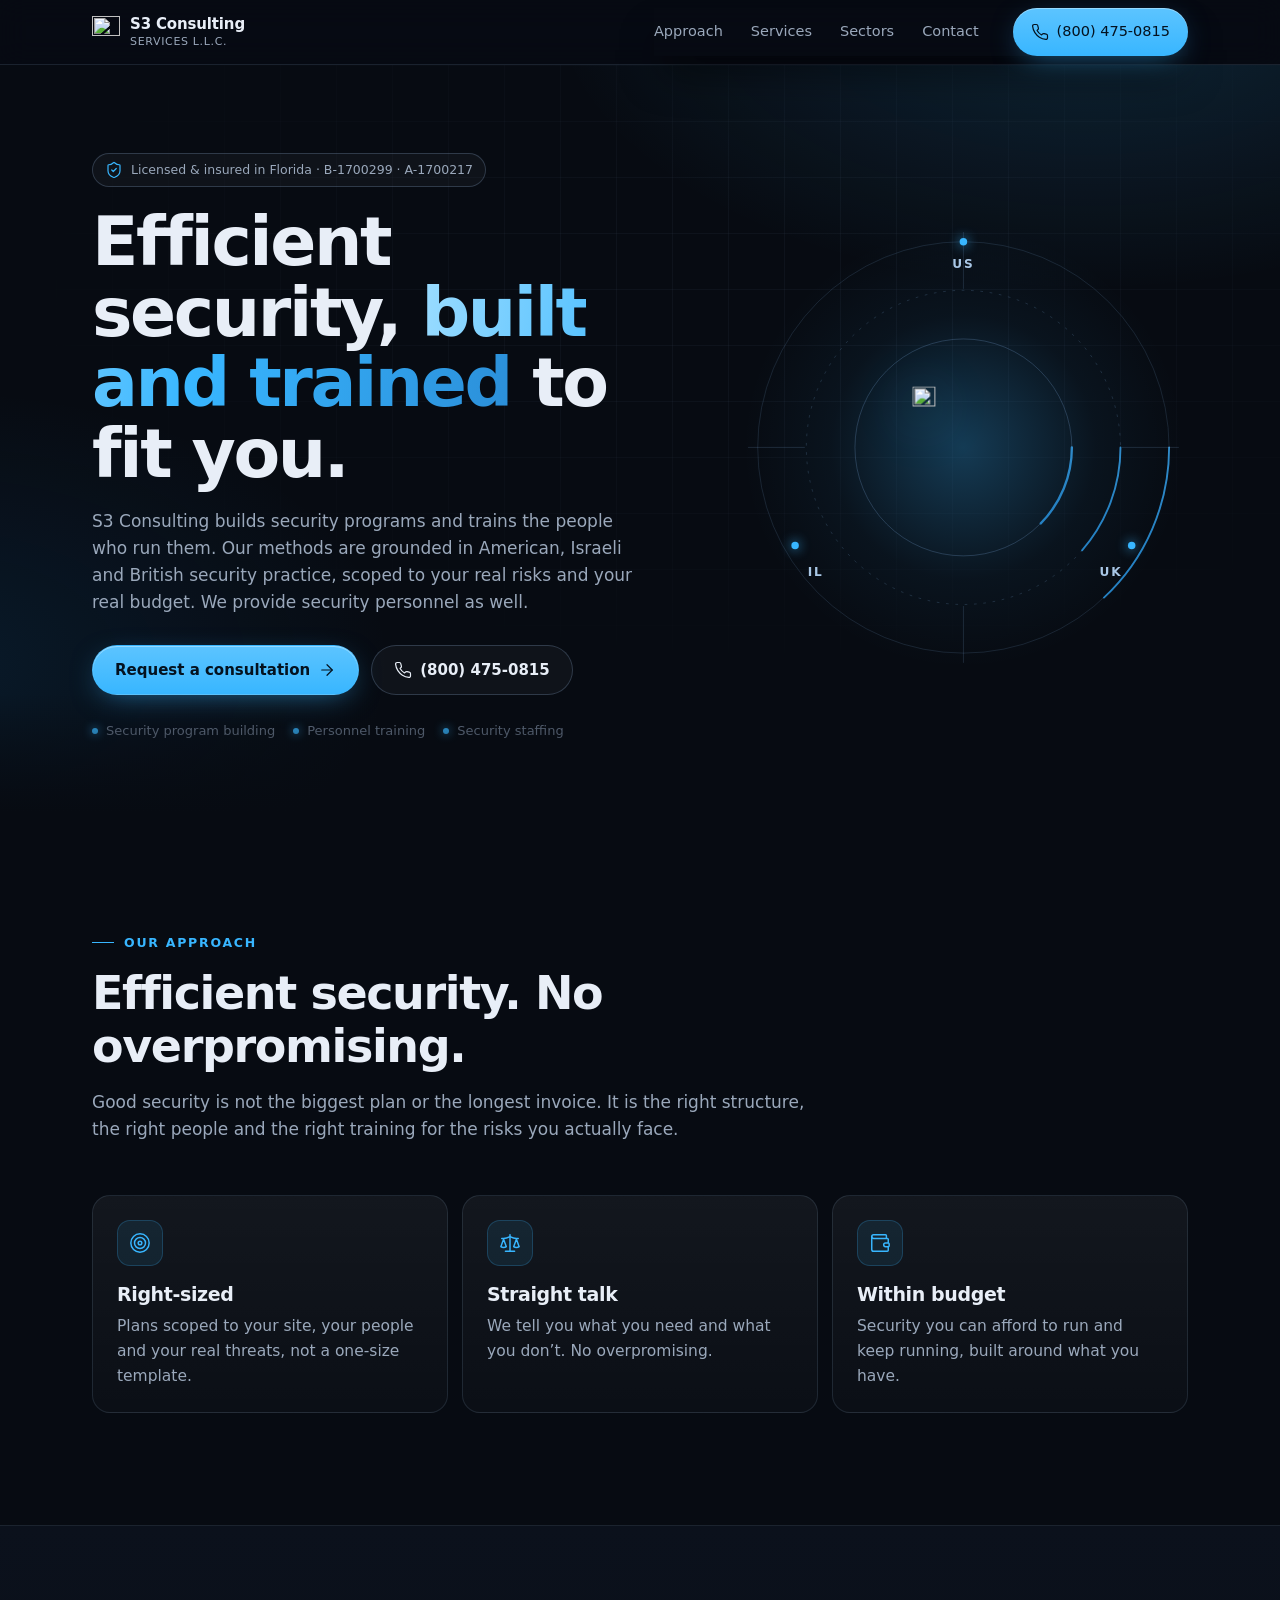
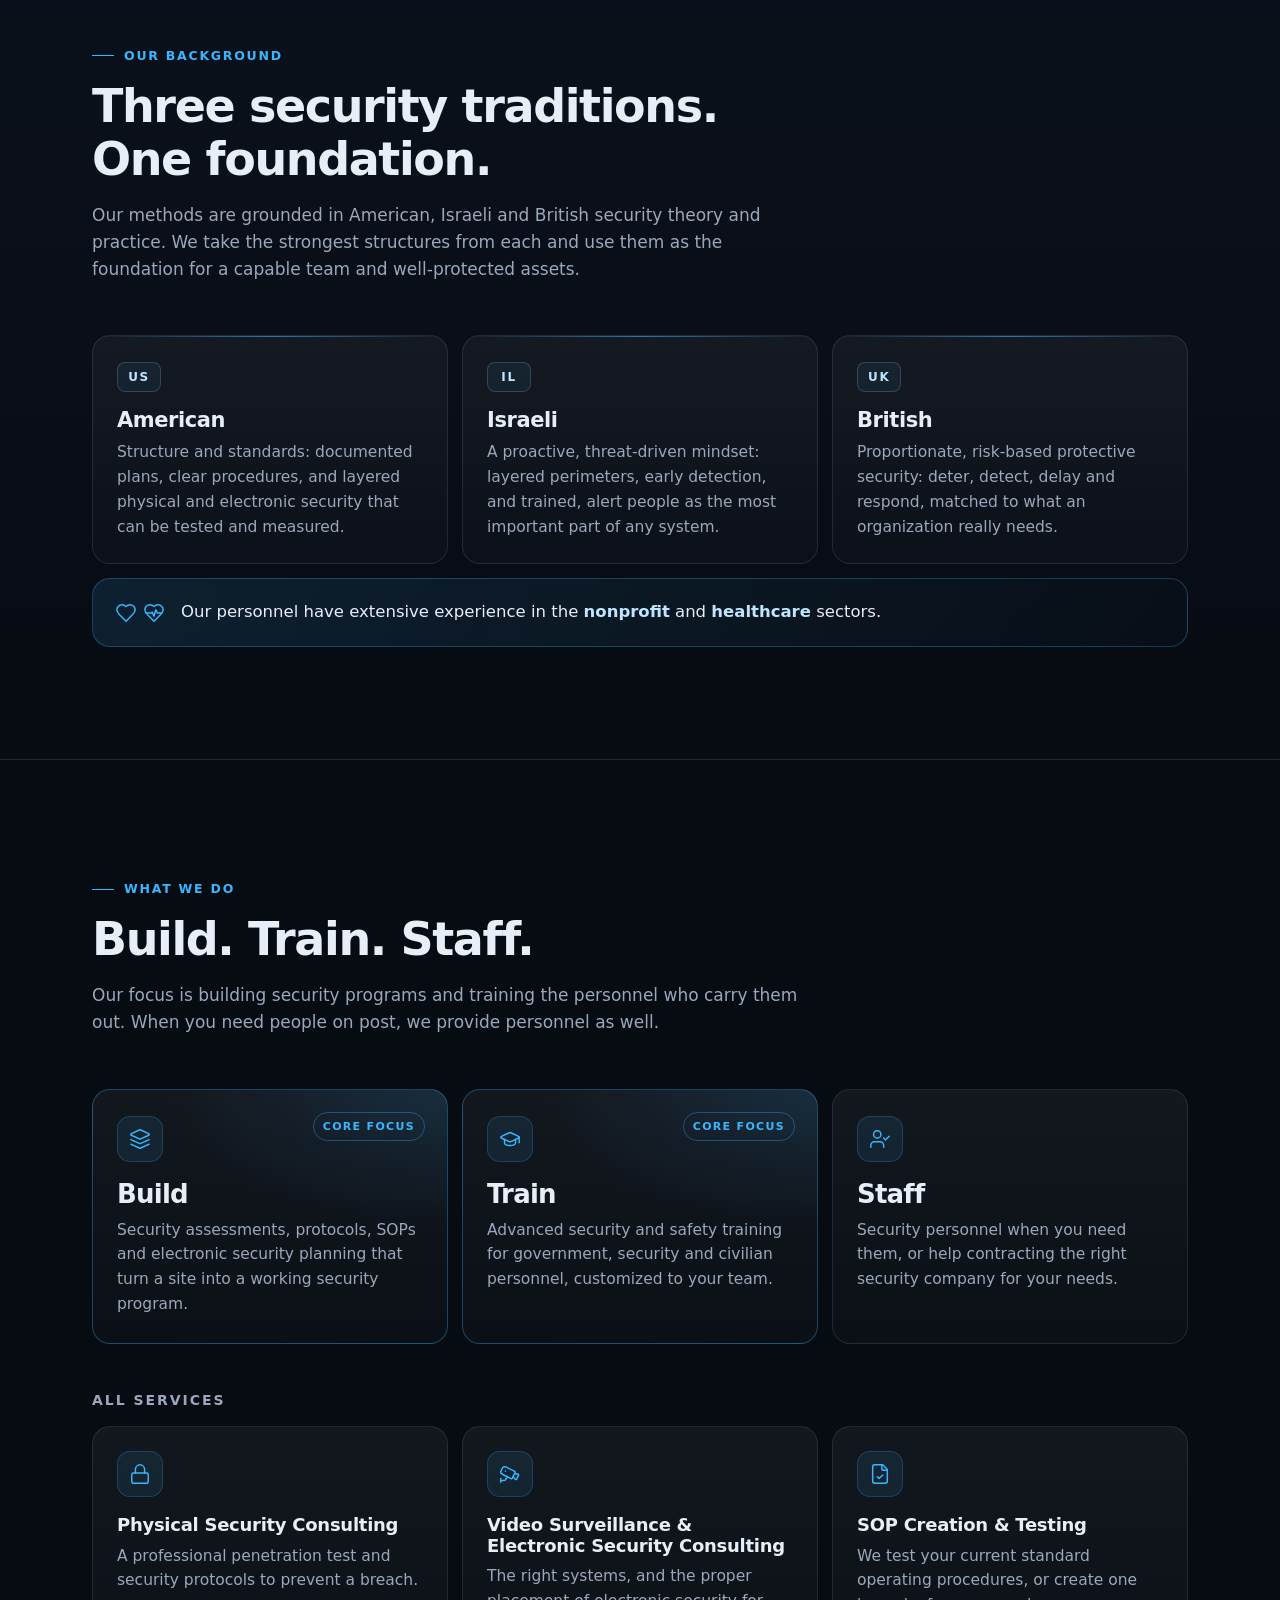
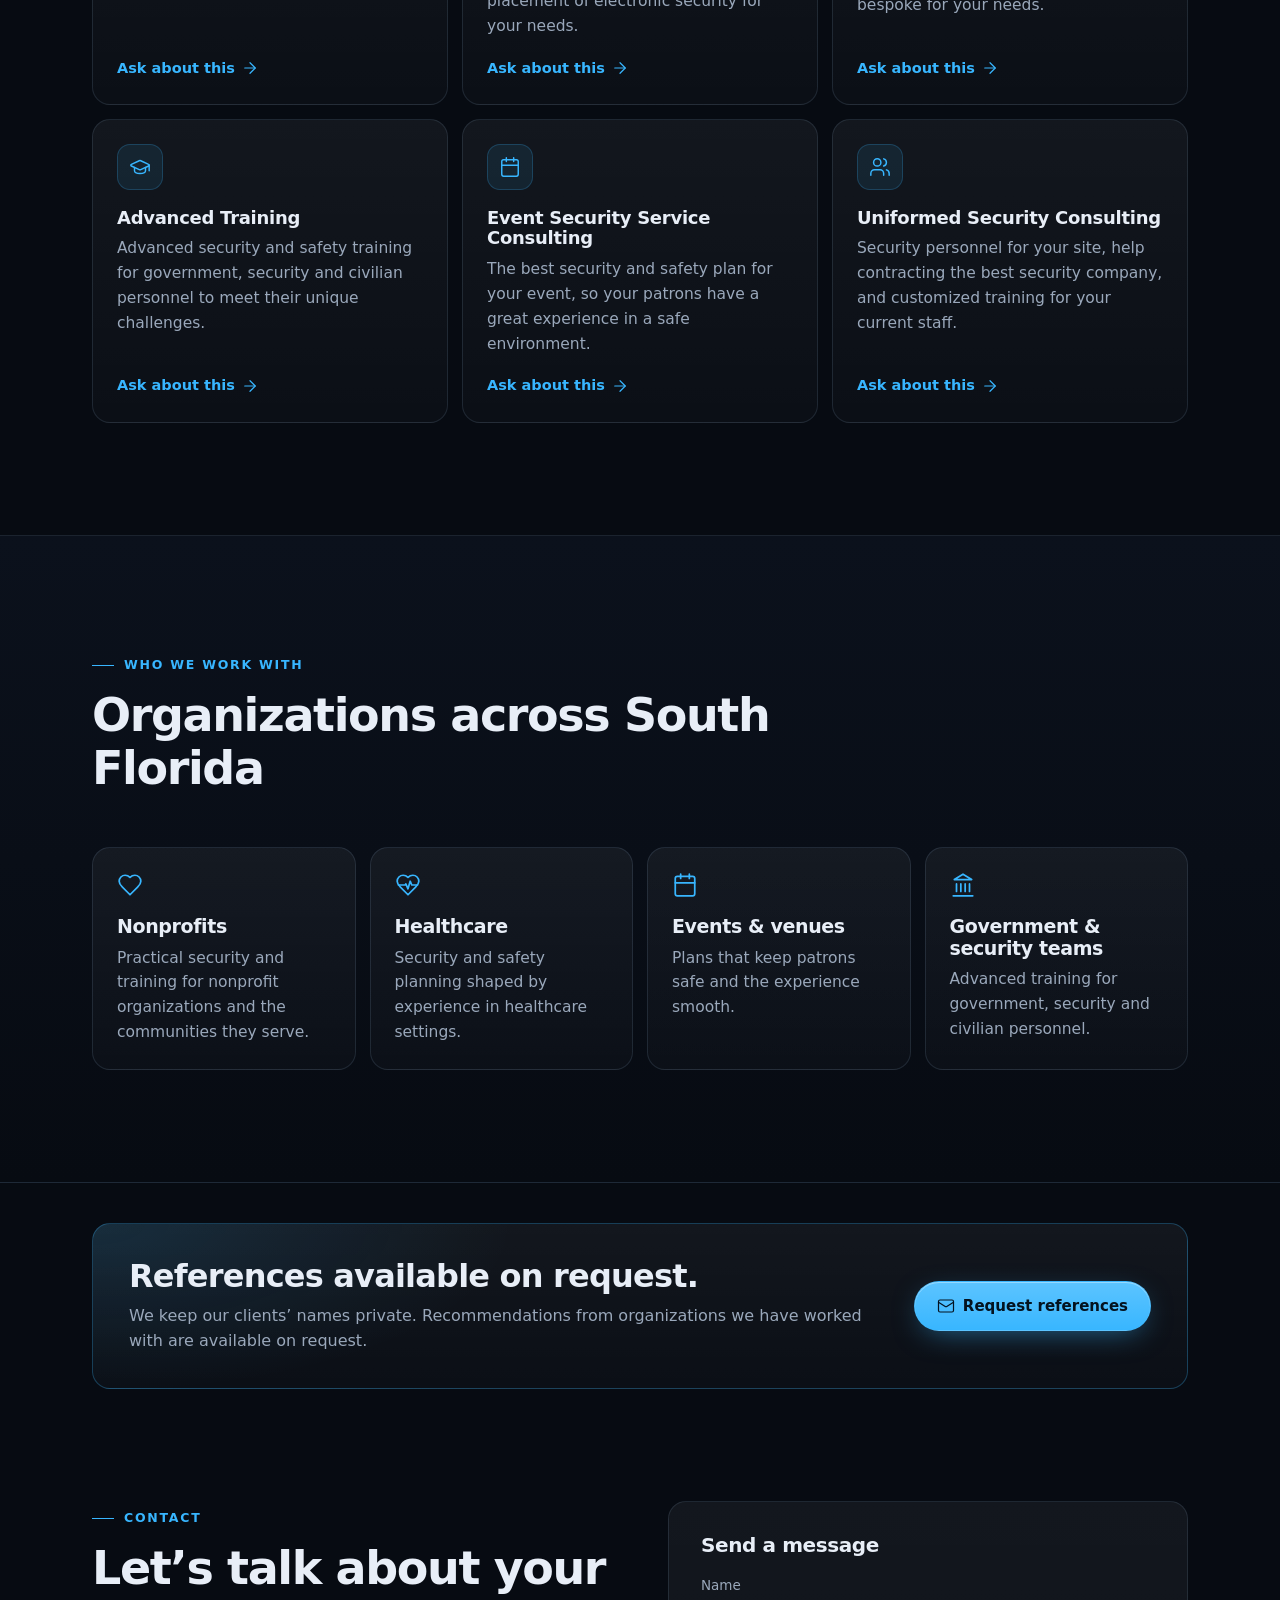
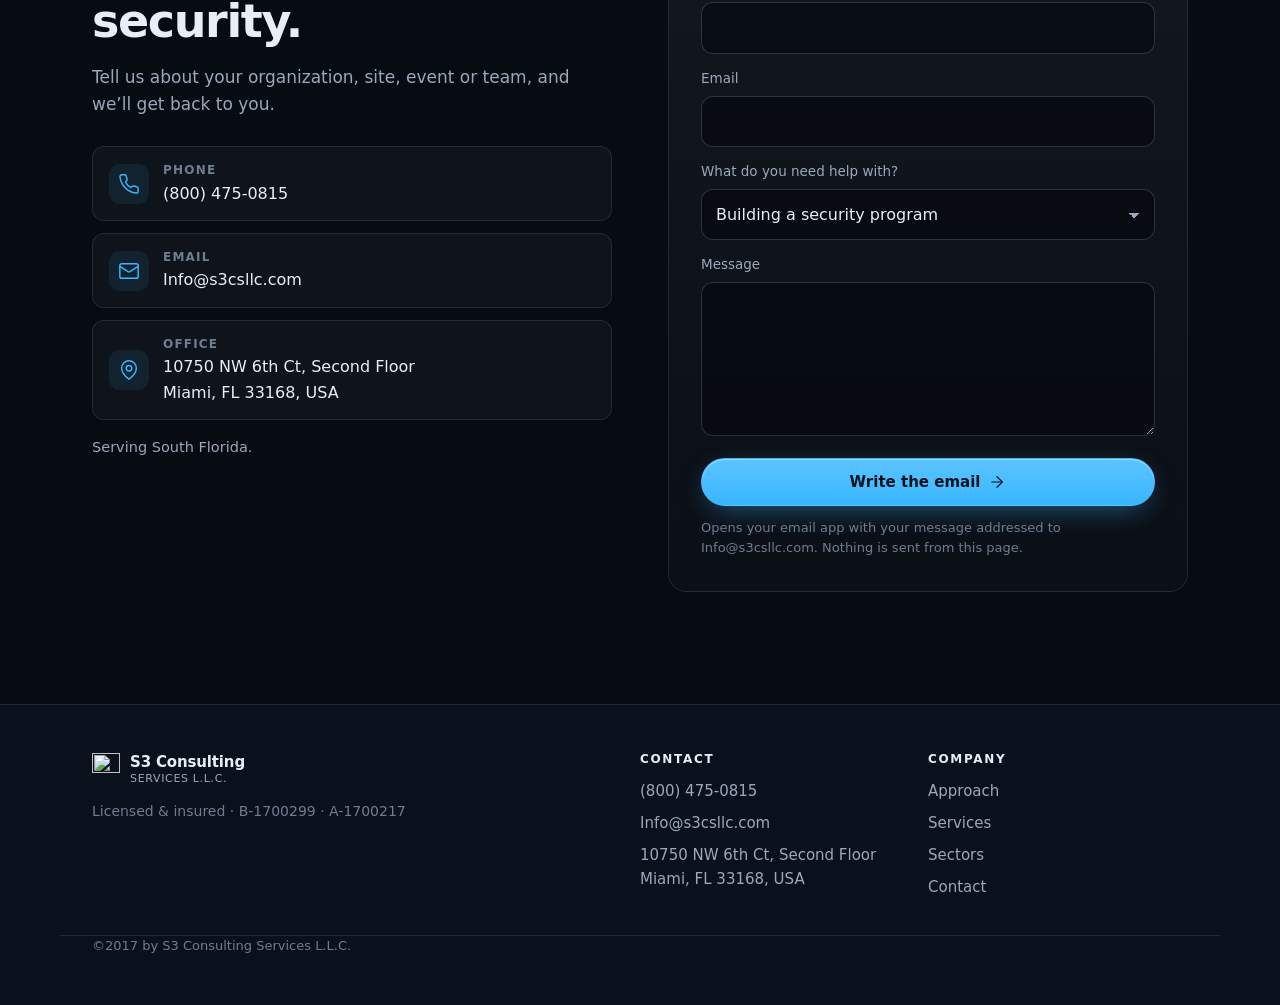
==== index.html @ 002b356c "Add files via upload" ====
<!doctype html>
<html lang="en">
<head>
<meta charset="utf-8">
<meta name="viewport" content="width=device-width, initial-scale=1, viewport-fit=cover">
<title>S3 Consulting Services | Security Program Building &amp; Training in South Florida</title>
<meta name="description" content="S3 Consulting Services L.L.C. builds efficient security programs and trains the people who run them, grounded in American, Israeli and British security practice. Miami, Florida. Licensed and insured, B-1700299 / A-1700217.">
<meta name="theme-color" content="#070b12">
<meta property="og:title" content="S3 Consulting Services L.L.C. | Efficient security, built and trained">
<meta property="og:description" content="Security program building, personnel training and security staffing. Grounded in American, Israeli and British security practice. Miami, FL.">
<meta property="og:type" content="website">
<link rel="icon" href="favicon.png" type="image/png">
<link rel="apple-touch-icon" href="assets/apple-touch-icon.png">
<link rel="preload" href="assets/inter-latin.woff2" as="font" type="font/woff2" crossorigin>
<link rel="stylesheet" href="styles.css">
</head>
<body>
<a class="skip" href="#main">Skip to content</a>

<header class="header" id="top">
  <div class="wrap header__in">
    <a class="brand" href="#top" aria-label="S3 Consulting Services home">
      <img src="assets/s3-shield.png" alt="" width="30" height="35">
      <span class="brand__text">S3 Consulting<small>Services L.L.C.</small></span>
    </a>
    <button class="navtoggle" aria-expanded="false" aria-controls="nav" aria-label="Open menu"><span></span><span></span></button>
    <nav id="nav" class="nav" aria-label="Main">
      <a href="#approach">Approach</a>
      <a href="#services">Services</a>
      <a href="#sectors">Sectors</a>
      <a href="#contact">Contact</a>
      <a class="btn btn--sm btn--primary nav__cta" href="tel:+18004750815"><svg class="i i--sm" aria-hidden="true" viewBox="0 0 24 24" fill="none" stroke="currentColor" stroke-width="1.6" stroke-linecap="round" stroke-linejoin="round"><path d="M22 16.92v3a2 2 0 0 1-2.18 2 19.79 19.79 0 0 1-8.63-3.07 19.5 19.5 0 0 1-6-6 19.79 19.79 0 0 1-3.07-8.67A2 2 0 0 1 4.11 2h3a2 2 0 0 1 2 1.72 12.84 12.84 0 0 0 .7 2.81 2 2 0 0 1-.45 2.11L8.09 9.91a16 16 0 0 0 6 6l1.27-1.27a2 2 0 0 1 2.11-.45 12.84 12.84 0 0 0 2.81.7A2 2 0 0 1 22 16.92z"/></svg>(800) 475-0815</a>
    </nav>
  </div>
</header>

<main id="main">

<section class="hero" aria-labelledby="hero-title">
  <div class="hero__grid" aria-hidden="true"></div>
  <div class="wrap hero__in">
    <div class="hero__copy">
      <p class="chip"><svg class="i i--sm" aria-hidden="true" viewBox="0 0 24 24" fill="none" stroke="currentColor" stroke-width="1.6" stroke-linecap="round" stroke-linejoin="round"><path d="M20 13c0 5-3.5 7.5-7.66 8.95a1 1 0 0 1-.67-.01C7.5 20.5 4 18 4 13V6a1 1 0 0 1 1-1c2 0 4.5-1.2 6.24-2.72a1.17 1.17 0 0 1 1.52 0C14.51 3.81 17 5 19 5a1 1 0 0 1 1 1z"/><path d="m9 12 2 2 4-4"/></svg><span>Licensed &amp; insured <span class="nw">in Florida</span> &middot; <span class="nw">B-1700299</span> &middot; <span class="nw">A-1700217</span></span></p>
      <h1 id="hero-title">Efficient security, <span class="grad">built and trained</span> to fit you.</h1>
      <p class="hero__lead">S3 Consulting builds security programs and trains the people who run them. Our methods are grounded in American, Israeli and British security practice, scoped to your real risks and your real budget. We provide security personnel as well.</p>
      <div class="hero__ctas">
        <a class="btn btn--primary" href="#contact">Request a consultation <svg class="i i--sm" aria-hidden="true" viewBox="0 0 24 24" fill="none" stroke="currentColor" stroke-width="1.6" stroke-linecap="round" stroke-linejoin="round"><path d="M5 12h14"/><path d="m12 5 7 7-7 7"/></svg></a>
        <a class="btn btn--ghost" href="tel:+18004750815"><svg class="i i--sm" aria-hidden="true" viewBox="0 0 24 24" fill="none" stroke="currentColor" stroke-width="1.6" stroke-linecap="round" stroke-linejoin="round"><path d="M22 16.92v3a2 2 0 0 1-2.18 2 19.79 19.79 0 0 1-8.63-3.07 19.5 19.5 0 0 1-6-6 19.79 19.79 0 0 1-3.07-8.67A2 2 0 0 1 4.11 2h3a2 2 0 0 1 2 1.72 12.84 12.84 0 0 0 .7 2.81 2 2 0 0 1-.45 2.11L8.09 9.91a16 16 0 0 0 6 6l1.27-1.27a2 2 0 0 1 2.11-.45 12.84 12.84 0 0 0 2.81.7A2 2 0 0 1 22 16.92z"/></svg>(800) 475-0815</a>
      </div>
      <ul class="hero__tags" aria-label="Focus areas">
        <li>Security program building</li><li>Personnel training</li><li>Security staffing</li>
      </ul>
    </div>
    <div class="hero__art">
      <div class="orb">
        <svg class="rings" viewBox="0 0 480 480" aria-hidden="true">
          <defs>
            <radialGradient id="rg" cx="50%" cy="50%" r="50%"><stop offset="0" stop-color="#38b6ff" stop-opacity=".28"/><stop offset=".6" stop-color="#38b6ff" stop-opacity=".05"/><stop offset="1" stop-color="#38b6ff" stop-opacity="0"/></radialGradient>
            <linearGradient id="lg" x1="0" y1="0" x2="1" y2="1"><stop offset="0" stop-color="#7dd3fc"/><stop offset="1" stop-color="#1673b9"/></linearGradient>
          </defs>
          <circle cx="240" cy="240" r="236" fill="url(#rg)"/>
          <g fill="none" stroke-linecap="round">
            <circle cx="240" cy="240" r="220" stroke="rgba(148,197,255,.14)" stroke-width="1"/>
            <circle class="spin spin--slow" cx="240" cy="240" r="220" stroke="url(#lg)" stroke-width="2" stroke-dasharray="180 1202" />
            <circle cx="240" cy="240" r="168" stroke="rgba(148,197,255,.18)" stroke-width="1" stroke-dasharray="2 8"/>
            <circle class="spin spin--rev" cx="240" cy="240" r="168" stroke="url(#lg)" stroke-width="2" stroke-dasharray="120 936"/>
            <circle cx="240" cy="240" r="116" stroke="rgba(148,197,255,.22)" stroke-width="1"/>
            <circle class="spin" cx="240" cy="240" r="116" stroke="url(#lg)" stroke-width="2.5" stroke-dasharray="90 639"/>
            <path d="M240 10v60M240 410v60M10 240h60M410 240h60" stroke="rgba(148,197,255,.16)" stroke-width="1"/>
          </g>
          <g class="nodes">
            <circle cx="240" cy="20" r="4"/><circle cx="420" cy="345" r="4"/><circle cx="60" cy="345" r="4"/>
          </g>
          <g class="labels" font-family="Inter, system-ui, sans-serif" font-size="13" font-weight="600" letter-spacing="2">
            <text x="240" y="48" text-anchor="middle">US</text>
            <text x="398" y="378" text-anchor="middle">UK</text>
            <text x="82" y="378" text-anchor="middle">IL</text>
          </g>
        </svg>
        <img class="orb__shield" src="assets/s3-shield.png" alt="" width="341" height="400">
      </div>
    </div>
  </div>
</section>

<section class="section" id="approach" aria-labelledby="approach-title">
  <div class="wrap">
    <div class="head reveal">
      <p class="eyebrow">Our approach</p>
      <h2 id="approach-title">Efficient security. No overpromising.</h2>
      <p class="lead">Good security is not the biggest plan or the longest invoice. It is the right structure, the right people and the right training for the risks you actually face.</p>
    </div>
    <div class="principles">
      <div class="principle reveal"><div class="principle__icon"><svg class="i" aria-hidden="true" viewBox="0 0 24 24" fill="none" stroke="currentColor" stroke-width="1.6" stroke-linecap="round" stroke-linejoin="round"><circle cx="12" cy="12" r="10"/><circle cx="12" cy="12" r="6"/><circle cx="12" cy="12" r="2"/></svg></div><h3>Right-sized</h3><p>Plans scoped to your site, your people and your real threats, not a one-size template.</p></div>
      <div class="principle reveal"><div class="principle__icon"><svg class="i" aria-hidden="true" viewBox="0 0 24 24" fill="none" stroke="currentColor" stroke-width="1.6" stroke-linecap="round" stroke-linejoin="round"><path d="m16 16 3-8 3 8c-.87.65-1.92 1-3 1s-2.13-.35-3-1Z"/><path d="m2 16 3-8 3 8c-.87.65-1.92 1-3 1s-2.13-.35-3-1Z"/><path d="M7 21h10"/><path d="M12 3v18"/><path d="M3 7h2c2 0 5-1 7-2 2 1 5 2 7 2h2"/></svg></div><h3>Straight talk</h3><p>We tell you what you need and what you don&rsquo;t. No overpromising.</p></div>
      <div class="principle reveal"><div class="principle__icon"><svg class="i" aria-hidden="true" viewBox="0 0 24 24" fill="none" stroke="currentColor" stroke-width="1.6" stroke-linecap="round" stroke-linejoin="round"><path d="M19 7V4a1 1 0 0 0-1-1H5a2 2 0 0 0 0 4h15a1 1 0 0 1 1 1v4h-3a2 2 0 0 0 0 4h3a1 1 0 0 0 1-1v-2a1 1 0 0 0-1-1"/><path d="M3 5v14a2 2 0 0 0 2 2h15a1 1 0 0 0 1-1v-4"/></svg></div><h3>Within budget</h3><p>Security you can afford to run and keep running, built around what you have.</p></div>
    </div>
  </div>
</section>

<section class="section section--alt" id="background" aria-labelledby="background-title">
  <div class="wrap">
    <div class="head reveal">
      <p class="eyebrow">Our background</p>
      <h2 id="background-title">Three security traditions. One foundation.</h2>
      <p class="lead">Our methods are grounded in American, Israeli and British security theory and practice. We take the strongest structures from each and use them as the foundation for a capable team and well-protected assets.</p>
    </div>
    <div class="traditions">
      <article class="trad reveal"><span class="trad__mark">US</span><h3>American</h3><p>Structure and standards: documented plans, clear procedures, and layered physical and electronic security that can be tested and measured.</p></article>
      <article class="trad reveal"><span class="trad__mark">IL</span><h3>Israeli</h3><p>A proactive, threat-driven mindset: layered perimeters, early detection, and trained, alert people as the most important part of any system.</p></article>
      <article class="trad reveal"><span class="trad__mark">UK</span><h3>British</h3><p>Proportionate, risk-based protective security: deter, detect, delay and respond, matched to what an organization really needs.</p></article>
    </div>
    <div class="sectorline reveal">
      <div class="sectorline__icons"><svg class="i" aria-hidden="true" viewBox="0 0 24 24" fill="none" stroke="currentColor" stroke-width="1.6" stroke-linecap="round" stroke-linejoin="round"><path d="M19 14c1.49-1.46 3-3.21 3-5.5A5.5 5.5 0 0 0 16.5 3c-1.76 0-3 .5-4.5 2-1.5-1.5-2.74-2-4.5-2A5.5 5.5 0 0 0 2 8.5c0 2.3 1.5 4.05 3 5.5l7 7Z"/></svg><svg class="i" aria-hidden="true" viewBox="0 0 24 24" fill="none" stroke="currentColor" stroke-width="1.6" stroke-linecap="round" stroke-linejoin="round"><path d="M19 14c1.49-1.46 3-3.21 3-5.5A5.5 5.5 0 0 0 16.5 3c-1.76 0-3 .5-4.5 2-1.5-1.5-2.74-2-4.5-2A5.5 5.5 0 0 0 2 8.5c0 2.3 1.5 4.05 3 5.5l7 7Z"/><path d="M3.22 12H9.5l.5-1 2 4.5 2-7 1.5 3.5h5.27"/></svg></div>
      <p>Our personnel have extensive experience in the <strong>nonprofit</strong> and <strong>healthcare</strong> sectors.</p>
    </div>
  </div>
</section>

<section class="section" id="services" aria-labelledby="services-title">
  <div class="wrap">
    <div class="head reveal">
      <p class="eyebrow">What we do</p>
      <h2 id="services-title">Build. Train. Staff.</h2>
      <p class="lead">Our focus is building security programs and training the personnel who carry them out. When you need people on post, we provide personnel as well.</p>
    </div>
    <div class="pillars">
      <article class="pillar pillar--focus reveal"><span class="tag">Core focus</span><div class="pillar__icon"><svg class="i" aria-hidden="true" viewBox="0 0 24 24" fill="none" stroke="currentColor" stroke-width="1.6" stroke-linecap="round" stroke-linejoin="round"><path d="M12.83 2.18a2 2 0 0 0-1.66 0L2.6 6.08a1 1 0 0 0 0 1.83l8.58 3.91a2 2 0 0 0 1.66 0l8.58-3.9a1 1 0 0 0 0-1.83Z"/><path d="m22 17.65-9.17 4.16a2 2 0 0 1-1.66 0L2 17.65"/><path d="m22 12.65-9.17 4.16a2 2 0 0 1-1.66 0L2 12.65"/></svg></div><h3>Build</h3><p>Security assessments, protocols, SOPs and electronic security planning that turn a site into a working security program.</p></article>
      <article class="pillar pillar--focus reveal"><span class="tag">Core focus</span><div class="pillar__icon"><svg class="i" aria-hidden="true" viewBox="0 0 24 24" fill="none" stroke="currentColor" stroke-width="1.6" stroke-linecap="round" stroke-linejoin="round"><path d="M21.42 10.922a1 1 0 0 0-.019-1.838L12.83 5.18a2 2 0 0 0-1.66 0L2.6 9.08a1 1 0 0 0 0 1.832l8.57 3.908a2 2 0 0 0 1.66 0z"/><path d="M22 10v6"/><path d="M6 12.5V16a6 3 0 0 0 12 0v-3.5"/></svg></div><h3>Train</h3><p>Advanced security and safety training for government, security and civilian personnel, customized to your team.</p></article>
      <article class="pillar reveal"><div class="pillar__icon"><svg class="i" aria-hidden="true" viewBox="0 0 24 24" fill="none" stroke="currentColor" stroke-width="1.6" stroke-linecap="round" stroke-linejoin="round"><path d="M16 21v-2a4 4 0 0 0-4-4H6a4 4 0 0 0-4 4v2"/><circle cx="9" cy="7" r="4"/><path d="m16 11 2 2 4-4"/></svg></div><h3>Staff</h3><p>Security personnel when you need them, or help contracting the right security company for your needs.</p></article>
    </div>
    <h3 class="subhead reveal">All services</h3>
    <div class="services">
      <article class="svc reveal">
        <div class="svc__icon"><svg class="i" aria-hidden="true" viewBox="0 0 24 24" fill="none" stroke="currentColor" stroke-width="1.6" stroke-linecap="round" stroke-linejoin="round"><rect width="18" height="11" x="3" y="11" rx="2"/><path d="M7 11V7a5 5 0 0 1 10 0v4"/></svg></div>
        <h3>Physical Security Consulting</h3>
        <p>A professional penetration test and security protocols to prevent a breach.</p>
        <a class="link" href="mailto:Info@s3csllc.com?subject=Physical%20Security%20Consulting">Ask about this <svg class="i i--sm" aria-hidden="true" viewBox="0 0 24 24" fill="none" stroke="currentColor" stroke-width="1.6" stroke-linecap="round" stroke-linejoin="round"><path d="M5 12h14"/><path d="m12 5 7 7-7 7"/></svg></a>
      </article>
      <article class="svc reveal">
        <div class="svc__icon"><svg class="i" aria-hidden="true" viewBox="0 0 24 24" fill="none" stroke="currentColor" stroke-width="1.6" stroke-linecap="round" stroke-linejoin="round"><path d="M16.75 12h3.632a1 1 0 0 1 .894 1.447l-2.034 4.069a1 1 0 0 1-1.708.134l-2.124-2.97"/><path d="M17.106 9.053a1 1 0 0 1 .447 1.341l-3.106 6.211a1 1 0 0 1-1.342.447L3.61 12.3a2.92 2.92 0 0 1-1.3-3.91L3.69 5.6a2.92 2.92 0 0 1 3.92-1.3z"/><path d="M2 19h3.76a2 2 0 0 0 1.8-1.1L9 15"/><path d="M2 21v-4"/><path d="M7 9h.01"/></svg></div>
        <h3>Video Surveillance &amp; Electronic Security Consulting</h3>
        <p>The right systems, and the proper placement of electronic security for your needs.</p>
        <a class="link" href="mailto:Info@s3csllc.com?subject=Video%20Surveillance%20and%20Electronic%20Security%20Consulting">Ask about this <svg class="i i--sm" aria-hidden="true" viewBox="0 0 24 24" fill="none" stroke="currentColor" stroke-width="1.6" stroke-linecap="round" stroke-linejoin="round"><path d="M5 12h14"/><path d="m12 5 7 7-7 7"/></svg></a>
      </article>
      <article class="svc reveal">
        <div class="svc__icon"><svg class="i" aria-hidden="true" viewBox="0 0 24 24" fill="none" stroke="currentColor" stroke-width="1.6" stroke-linecap="round" stroke-linejoin="round"><path d="M15 2H6a2 2 0 0 0-2 2v16a2 2 0 0 0 2 2h12a2 2 0 0 0 2-2V7Z"/><path d="M14 2v4a2 2 0 0 0 2 2h4"/><path d="m9 15 2 2 4-4"/></svg></div>
        <h3>SOP Creation &amp; Testing</h3>
        <p>We test your current standard operating procedures, or create one bespoke for your needs.</p>
        <a class="link" href="mailto:Info@s3csllc.com?subject=SOP%20Creation%20and%20Testing">Ask about this <svg class="i i--sm" aria-hidden="true" viewBox="0 0 24 24" fill="none" stroke="currentColor" stroke-width="1.6" stroke-linecap="round" stroke-linejoin="round"><path d="M5 12h14"/><path d="m12 5 7 7-7 7"/></svg></a>
      </article>
      <article class="svc reveal">
        <div class="svc__icon"><svg class="i" aria-hidden="true" viewBox="0 0 24 24" fill="none" stroke="currentColor" stroke-width="1.6" stroke-linecap="round" stroke-linejoin="round"><path d="M21.42 10.922a1 1 0 0 0-.019-1.838L12.83 5.18a2 2 0 0 0-1.66 0L2.6 9.08a1 1 0 0 0 0 1.832l8.57 3.908a2 2 0 0 0 1.66 0z"/><path d="M22 10v6"/><path d="M6 12.5V16a6 3 0 0 0 12 0v-3.5"/></svg></div>
        <h3>Advanced Training</h3>
        <p>Advanced security and safety training for government, security and civilian personnel to meet their unique challenges.</p>
        <a class="link" href="mailto:Info@s3csllc.com?subject=Advanced%20Training">Ask about this <svg class="i i--sm" aria-hidden="true" viewBox="0 0 24 24" fill="none" stroke="currentColor" stroke-width="1.6" stroke-linecap="round" stroke-linejoin="round"><path d="M5 12h14"/><path d="m12 5 7 7-7 7"/></svg></a>
      </article>
      <article class="svc reveal">
        <div class="svc__icon"><svg class="i" aria-hidden="true" viewBox="0 0 24 24" fill="none" stroke="currentColor" stroke-width="1.6" stroke-linecap="round" stroke-linejoin="round"><rect x="3" y="4" width="18" height="18" rx="2"/><path d="M16 2v4M8 2v4M3 10h18"/></svg></div>
        <h3>Event Security Service Consulting</h3>
        <p>The best security and safety plan for your event, so your patrons have a great experience in a safe environment.</p>
        <a class="link" href="mailto:Info@s3csllc.com?subject=Event%20Security%20Service%20Consulting">Ask about this <svg class="i i--sm" aria-hidden="true" viewBox="0 0 24 24" fill="none" stroke="currentColor" stroke-width="1.6" stroke-linecap="round" stroke-linejoin="round"><path d="M5 12h14"/><path d="m12 5 7 7-7 7"/></svg></a>
      </article>
      <article class="svc reveal">
        <div class="svc__icon"><svg class="i" aria-hidden="true" viewBox="0 0 24 24" fill="none" stroke="currentColor" stroke-width="1.6" stroke-linecap="round" stroke-linejoin="round"><path d="M16 21v-2a4 4 0 0 0-4-4H6a4 4 0 0 0-4 4v2"/><circle cx="9" cy="7" r="4"/><path d="M22 21v-2a4 4 0 0 0-3-3.87"/><path d="M16 3.13a4 4 0 0 1 0 7.75"/></svg></div>
        <h3>Uniformed Security Consulting</h3>
        <p>Security personnel for your site, help contracting the best security company, and customized training for your current staff.</p>
        <a class="link" href="mailto:Info@s3csllc.com?subject=Uniformed%20Security%20Consulting">Ask about this <svg class="i i--sm" aria-hidden="true" viewBox="0 0 24 24" fill="none" stroke="currentColor" stroke-width="1.6" stroke-linecap="round" stroke-linejoin="round"><path d="M5 12h14"/><path d="m12 5 7 7-7 7"/></svg></a>
      </article>
    </div>
  </div>
</section>

<section class="section section--alt" id="sectors" aria-labelledby="sectors-title">
  <div class="wrap">
    <div class="head reveal">
      <p class="eyebrow">Who we work with</p>
      <h2 id="sectors-title">Organizations across South Florida</h2>
    </div>
    <div class="sectors">
      <div class="sector reveal"><svg class="i" aria-hidden="true" viewBox="0 0 24 24" fill="none" stroke="currentColor" stroke-width="1.6" stroke-linecap="round" stroke-linejoin="round"><path d="M19 14c1.49-1.46 3-3.21 3-5.5A5.5 5.5 0 0 0 16.5 3c-1.76 0-3 .5-4.5 2-1.5-1.5-2.74-2-4.5-2A5.5 5.5 0 0 0 2 8.5c0 2.3 1.5 4.05 3 5.5l7 7Z"/></svg><h3>Nonprofits</h3><p>Practical security and training for nonprofit organizations and the communities they serve.</p></div>
      <div class="sector reveal"><svg class="i" aria-hidden="true" viewBox="0 0 24 24" fill="none" stroke="currentColor" stroke-width="1.6" stroke-linecap="round" stroke-linejoin="round"><path d="M19 14c1.49-1.46 3-3.21 3-5.5A5.5 5.5 0 0 0 16.5 3c-1.76 0-3 .5-4.5 2-1.5-1.5-2.74-2-4.5-2A5.5 5.5 0 0 0 2 8.5c0 2.3 1.5 4.05 3 5.5l7 7Z"/><path d="M3.22 12H9.5l.5-1 2 4.5 2-7 1.5 3.5h5.27"/></svg><h3>Healthcare</h3><p>Security and safety planning shaped by experience in healthcare settings.</p></div>
      <div class="sector reveal"><svg class="i" aria-hidden="true" viewBox="0 0 24 24" fill="none" stroke="currentColor" stroke-width="1.6" stroke-linecap="round" stroke-linejoin="round"><rect x="3" y="4" width="18" height="18" rx="2"/><path d="M16 2v4M8 2v4M3 10h18"/></svg><h3>Events &amp; venues</h3><p>Plans that keep patrons safe and the experience smooth.</p></div>
      <div class="sector reveal"><svg class="i" aria-hidden="true" viewBox="0 0 24 24" fill="none" stroke="currentColor" stroke-width="1.6" stroke-linecap="round" stroke-linejoin="round"><path d="M3 22h18"/><path d="M6 18v-7"/><path d="M10 18v-7"/><path d="M14 18v-7"/><path d="M18 18v-7"/><path d="M12 2 20 7H4z"/></svg><h3>Government &amp; security teams</h3><p>Advanced training for government, security and civilian personnel.</p></div>
    </div>
  </div>
</section>

<section class="section section--tight" aria-labelledby="refs-title">
  <div class="wrap">
    <div class="refs reveal">
      <div>
        <h2 id="refs-title">References available on request.</h2>
        <p>We keep our clients&rsquo; names private. Recommendations from organizations we have worked with are available on request.</p>
      </div>
      <a class="btn btn--primary" href="mailto:Info@s3csllc.com?subject=Reference%20request"><svg class="i i--sm" aria-hidden="true" viewBox="0 0 24 24" fill="none" stroke="currentColor" stroke-width="1.6" stroke-linecap="round" stroke-linejoin="round"><rect width="20" height="16" x="2" y="4" rx="2"/><path d="m22 7-8.97 5.7a1.94 1.94 0 0 1-2.06 0L2 7"/></svg>Request references</a>
    </div>
  </div>
</section>

<section class="section" id="contact" aria-labelledby="contact-title">
  <div class="wrap contact">
    <div class="contact__info reveal">
      <p class="eyebrow">Contact</p>
      <h2 id="contact-title">Let&rsquo;s talk about your security.</h2>
      <p class="lead">Tell us about your organization, site, event or team, and we&rsquo;ll get back to you.</p>
      <ul class="contact__list">
        <li><span class="contact__ic"><svg class="i" aria-hidden="true" viewBox="0 0 24 24" fill="none" stroke="currentColor" stroke-width="1.6" stroke-linecap="round" stroke-linejoin="round"><path d="M22 16.92v3a2 2 0 0 1-2.18 2 19.79 19.79 0 0 1-8.63-3.07 19.5 19.5 0 0 1-6-6 19.79 19.79 0 0 1-3.07-8.67A2 2 0 0 1 4.11 2h3a2 2 0 0 1 2 1.72 12.84 12.84 0 0 0 .7 2.81 2 2 0 0 1-.45 2.11L8.09 9.91a16 16 0 0 0 6 6l1.27-1.27a2 2 0 0 1 2.11-.45 12.84 12.84 0 0 0 2.81.7A2 2 0 0 1 22 16.92z"/></svg></span><div><span>Phone</span><a href="tel:+18004750815">(800) 475-0815</a></div></li>
        <li><span class="contact__ic"><svg class="i" aria-hidden="true" viewBox="0 0 24 24" fill="none" stroke="currentColor" stroke-width="1.6" stroke-linecap="round" stroke-linejoin="round"><rect width="20" height="16" x="2" y="4" rx="2"/><path d="m22 7-8.97 5.7a1.94 1.94 0 0 1-2.06 0L2 7"/></svg></span><div><span>Email</span><a href="mailto:Info@s3csllc.com">Info@s3csllc.com</a></div></li>
        <li><span class="contact__ic"><svg class="i" aria-hidden="true" viewBox="0 0 24 24" fill="none" stroke="currentColor" stroke-width="1.6" stroke-linecap="round" stroke-linejoin="round"><path d="M20 10c0 6-8 12-8 12s-8-6-8-12a8 8 0 0 1 16 0Z"/><circle cx="12" cy="10" r="3"/></svg></span><div><span>Office</span><a href="https://maps.apple.com/?q=10750+NW+6th+Ct,+Miami,+FL+33168">10750 NW 6th Ct, Second Floor<br>Miami, FL 33168, USA</a></div></li>
      </ul>
      <p class="contact__area">Serving South Florida.</p>
    </div>
    <form class="form reveal" id="contact-form" novalidate>
      <h3>Send a message</h3>
      <div class="form__row"><label for="f-name">Name</label><input id="f-name" name="name" autocomplete="name" required></div>
      <div class="form__row"><label for="f-email">Email</label><input id="f-email" name="email" type="email" autocomplete="email" required></div>
      <div class="form__row"><label for="f-subject">What do you need help with?</label>
        <select id="f-subject" name="subject">
          <option>Building a security program</option>
          <option>Personnel training</option>
          <option>Security personnel</option>
          <option>Physical Security Consulting</option>
          <option>Video Surveillance &amp; Electronic Security Consulting</option>
          <option>SOP Creation &amp; Testing</option>
          <option>Event Security Service Consulting</option>
          <option>References</option>
          <option>Something else</option>
        </select>
      </div>
      <div class="form__row"><label for="f-msg">Message</label><textarea id="f-msg" name="message" rows="5"></textarea></div>
      <button class="btn btn--primary btn--block" type="submit">Write the email <svg class="i i--sm" aria-hidden="true" viewBox="0 0 24 24" fill="none" stroke="currentColor" stroke-width="1.6" stroke-linecap="round" stroke-linejoin="round"><path d="M5 12h14"/><path d="m12 5 7 7-7 7"/></svg></button>
      <p class="form__hint">Opens your email app with your message addressed to Info@s3csllc.com. Nothing is sent from this page.</p>
    </form>
  </div>
</section>

</main>

<footer class="footer">
  <div class="wrap footer__in">
    <div class="footer__brand">
      <a class="brand" href="#top"><img src="assets/s3-shield.png" alt="" width="30" height="35"><span class="brand__text">S3 Consulting<small>Services L.L.C.</small></span></a>
      <p>Licensed &amp; insured &middot; B-1700299 &middot; A-1700217</p>
    </div>
    <div class="footer__col">
      <h4>Contact</h4>
      <a href="tel:+18004750815">(800) 475-0815</a>
      <a href="mailto:Info@s3csllc.com">Info@s3csllc.com</a>
      <span>10750 NW 6th Ct, Second Floor<br>Miami, FL 33168, USA</span>
    </div>
    <div class="footer__col">
      <h4>Company</h4>
      <a href="#approach">Approach</a>
      <a href="#services">Services</a>
      <a href="#sectors">Sectors</a>
      <a href="#contact">Contact</a>
    </div>
  </div>
  <div class="wrap footer__legal">&copy;2017 by S3 Consulting Services L.L.C.</div>
</footer>

<a class="callbar" href="tel:+18004750815"><svg class="i i--sm" aria-hidden="true" viewBox="0 0 24 24" fill="none" stroke="currentColor" stroke-width="1.6" stroke-linecap="round" stroke-linejoin="round"><path d="M22 16.92v3a2 2 0 0 1-2.18 2 19.79 19.79 0 0 1-8.63-3.07 19.5 19.5 0 0 1-6-6 19.79 19.79 0 0 1-3.07-8.67A2 2 0 0 1 4.11 2h3a2 2 0 0 1 2 1.72 12.84 12.84 0 0 0 .7 2.81 2 2 0 0 1-.45 2.11L8.09 9.91a16 16 0 0 0 6 6l1.27-1.27a2 2 0 0 1 2.11-.45 12.84 12.84 0 0 0 2.81.7A2 2 0 0 1 22 16.92z"/></svg>Call S3 &middot; (800) 475-0815</a>

<script src="script.js" defer></script>
</body>
</html>
---- styles.css ----
:root{
  --bg:#070b12; --bg2:#0b111c; --surface:rgba(255,255,255,.035); --surface2:rgba(255,255,255,.06);
  --line:rgba(148,180,220,.14); --line2:rgba(148,180,220,.24);
  --text:#e8eef7; --muted:#9aa8bb; --dim:#6f7d91;
  --accent:#38b6ff; --accent2:#1673b9; --accent-ink:#04121f;
  --r:18px; --r-sm:12px; --wrap:1160px;
  --ease:cubic-bezier(.2,.7,.2,1);
}
@font-face{font-family:Inter;src:url(assets/inter-latin.woff2) format("woff2");font-weight:100 900;font-display:swap}
*,*::before,*::after{box-sizing:border-box}
html{scroll-behavior:smooth;-webkit-text-size-adjust:100%;scroll-padding-top:76px}
body{margin:0;background:var(--bg);color:var(--text);font:400 16px/1.6 Inter,system-ui,-apple-system,"Segoe UI",Roboto,sans-serif;-webkit-font-smoothing:antialiased;overflow-x:hidden}
img,svg{display:block;max-width:100%}
a{color:inherit}
h1,h2,h3,h4{margin:0;font-weight:650;letter-spacing:-.02em;line-height:1.15}
p{margin:0}
.wrap{width:100%;max-width:var(--wrap);margin:0 auto;padding:0 20px}
.i{width:22px;height:22px;flex:none}
.i--sm{width:18px;height:18px}
:focus-visible{outline:2px solid var(--accent);outline-offset:3px;border-radius:6px}
.skip{position:absolute;left:-9999px;top:8px;z-index:100;background:var(--accent);color:var(--accent-ink);padding:10px 14px;border-radius:10px;font-weight:600}
.skip:focus{left:12px}

/* header */
.header{position:sticky;top:0;z-index:50;background:rgba(7,11,18,.72);backdrop-filter:saturate(160%) blur(14px);-webkit-backdrop-filter:saturate(160%) blur(14px);border-bottom:1px solid var(--line)}
.header__in{display:flex;align-items:center;justify-content:space-between;height:64px}
.brand{display:flex;align-items:center;gap:10px;text-decoration:none}
.brand img{width:28px;height:auto}
.brand__text{display:flex;flex-direction:column;font-weight:650;font-size:15px;letter-spacing:-.01em;line-height:1.1}
.brand__text small{font-weight:500;font-size:11px;color:var(--muted);letter-spacing:.06em;text-transform:uppercase;margin-top:3px}
.navtoggle{display:inline-flex;flex-direction:column;justify-content:center;gap:6px;width:44px;height:44px;padding:0 11px;background:transparent;border:1px solid var(--line);border-radius:12px;cursor:pointer}
.navtoggle span{display:block;height:1.5px;background:var(--text);border-radius:2px;transition:transform .3s var(--ease)}
.navtoggle[aria-expanded="true"] span:first-child{transform:translateY(3.75px) rotate(45deg)}
.navtoggle[aria-expanded="true"] span:last-child{transform:translateY(-3.75px) rotate(-45deg)}
.nav{position:absolute;left:0;right:0;top:64px;display:flex;flex-direction:column;gap:4px;padding:12px 20px 20px;background:#070b12;box-shadow:0 24px 40px -10px rgba(0,0,0,.6);border-bottom:1px solid var(--line);transform:translateY(-8px);opacity:0;visibility:hidden;transition:.25s var(--ease)}
.nav.is-open{transform:none;opacity:1;visibility:visible}
.nav a{text-decoration:none;padding:12px 4px;font-weight:500;color:var(--text);border-bottom:1px solid var(--line)}
.nav a.nav__cta{border:0;margin-top:10px;justify-content:center;padding:12px 18px}

/* buttons */
.btn{display:inline-flex;align-items:center;justify-content:center;gap:8px;min-height:48px;padding:12px 22px;border-radius:999px;font-weight:600;font-size:15px;text-decoration:none;border:1px solid transparent;cursor:pointer;transition:transform .2s var(--ease),background .2s,border-color .2s,box-shadow .2s;font-family:inherit}
.btn--sm{min-height:40px;padding:8px 16px;font-size:14px}
.btn--primary{background:linear-gradient(180deg,#5cc4ff,var(--accent));color:var(--accent-ink);box-shadow:0 8px 30px -10px rgba(56,182,255,.6),inset 0 1px 0 rgba(255,255,255,.35)}
.btn--primary:hover{transform:translateY(-1px);box-shadow:0 12px 36px -10px rgba(56,182,255,.75),inset 0 1px 0 rgba(255,255,255,.35)}
.btn--ghost{background:var(--surface);border-color:var(--line2);color:var(--text)}
.btn--ghost:hover{background:var(--surface2);border-color:rgba(148,180,220,.4)}
.btn--block{width:100%}

/* hero */
.hero{position:relative;overflow:hidden;padding:44px 0 64px;background:
  radial-gradient(900px 500px at 85% -10%,rgba(56,182,255,.16),transparent 60%),
  radial-gradient(700px 420px at -5% 80%,rgba(22,115,185,.14),transparent 65%),var(--bg)}
.hero::after{content:"";position:absolute;left:0;right:0;bottom:0;height:120px;background:linear-gradient(180deg,transparent,var(--bg));pointer-events:none}
.hero__grid{position:absolute;inset:0;background-image:linear-gradient(var(--line) 1px,transparent 1px),linear-gradient(90deg,var(--line) 1px,transparent 1px);background-size:56px 56px;opacity:.35;-webkit-mask-image:radial-gradient(ellipse 80% 70% at 60% 30%,#000 20%,transparent 75%);mask-image:radial-gradient(ellipse 80% 70% at 60% 30%,#000 20%,transparent 75%)}
.hero__in{position:relative;display:grid;gap:36px}
.chip{display:inline-flex;align-items:center;gap:8px;padding:7px 12px;border-radius:999px;background:var(--surface);border:1px solid var(--line2);color:var(--muted);font-size:12.5px;font-weight:500;line-height:1.3}
.chip .i{color:var(--accent)}
.chip .nw{white-space:nowrap}
.hero h1{margin-top:20px;font-size:clamp(38px,10.5vw,68px);font-weight:700;letter-spacing:-.035em;line-height:1.04}
.grad{background:linear-gradient(100deg,#9bdcff 0%,var(--accent) 45%,#2b8fd9 100%);-webkit-background-clip:text;background-clip:text;color:transparent}
.hero__lead{margin-top:18px;font-size:17px;color:var(--muted);max-width:560px}
.hero__ctas{display:flex;flex-direction:column;gap:12px;margin-top:28px}
.hero__tags{list-style:none;padding:0;margin:26px 0 0;display:flex;flex-wrap:wrap;gap:8px 18px;color:var(--dim);font-size:13px;font-weight:500}
.hero__tags li{display:flex;align-items:center;gap:8px}
.hero__tags li::before{content:"";width:6px;height:6px;border-radius:50%;background:var(--accent);box-shadow:0 0 10px var(--accent)}
.hero__art{display:flex;justify-content:center}
.orb{position:relative;width:min(68vw,280px);aspect-ratio:1}
.rings{width:100%;height:100%}
.rings .nodes circle{fill:var(--accent);filter:drop-shadow(0 0 6px var(--accent))}
.rings .labels text{fill:#a9c7e6}
.spin{transform-origin:240px 240px;animation:spin 28s linear infinite}
.spin--slow{animation-duration:46s}
.spin--rev{animation-direction:reverse;animation-duration:36s}
@keyframes spin{to{transform:rotate(360deg)}}
.orb__shield{position:absolute;left:50%;top:50%;width:23%;height:auto;transform:translate(-50%,-50%);filter:drop-shadow(0 10px 30px rgba(56,182,255,.45))}

/* sections */
.section{padding:72px 0;position:relative}
.section--alt{background:linear-gradient(180deg,var(--bg2),var(--bg) 100%);border-top:1px solid var(--line);border-bottom:1px solid var(--line)}
.section--tight{padding:24px 0 8px}
.head{max-width:720px;margin-bottom:36px}
.eyebrow{display:inline-flex;align-items:center;gap:10px;font-size:12.5px;font-weight:600;letter-spacing:.14em;text-transform:uppercase;color:var(--accent)}
.eyebrow::before{content:"";width:22px;height:1px;background:var(--accent)}
.head h2,.contact h2{margin-top:14px;font-size:clamp(30px,7.4vw,46px);letter-spacing:-.03em}
.lead{margin-top:16px;font-size:17px;color:var(--muted)}

/* cards shared */
.principle,.trad,.pillar,.svc,.sector,.form,.refs{background:linear-gradient(180deg,rgba(255,255,255,.05),rgba(255,255,255,.02));border:1px solid var(--line);border-radius:var(--r)}
.principles,.traditions,.pillars,.services,.sectors{display:grid;gap:14px}
.principle,.sector{padding:24px}
.principle__icon,.pillar__icon,.svc__icon{display:grid;place-items:center;width:46px;height:46px;border-radius:13px;color:var(--accent);background:rgba(56,182,255,.09);border:1px solid rgba(56,182,255,.22)}
.principle h3,.sector h3{margin-top:18px;font-size:19px}
.principle p,.sector p,.trad p,.pillar p,.svc p{margin-top:8px;color:var(--muted);font-size:15.5px}
.sector .i{color:var(--accent);width:26px;height:26px}

.trad{position:relative;padding:26px 24px 24px;overflow:hidden}
.trad::after{content:"";position:absolute;inset:0 0 auto 0;height:1px;background:linear-gradient(90deg,transparent,rgba(56,182,255,.6),transparent)}
.trad__mark{display:inline-grid;place-items:center;min-width:44px;height:30px;padding:0 10px;border-radius:8px;border:1px solid var(--line2);font-size:12px;font-weight:700;letter-spacing:.14em;color:#bfe6ff;background:rgba(56,182,255,.07)}
.trad h3{margin-top:16px;font-size:21px}
.sectorline{display:flex;align-items:center;gap:16px;margin-top:14px;padding:20px 22px;border-radius:var(--r);border:1px solid rgba(56,182,255,.28);background:linear-gradient(100deg,rgba(56,182,255,.12),rgba(56,182,255,.02))}
.sectorline__icons{display:flex;gap:6px;color:var(--accent)}
.sectorline p{font-size:16.5px;color:var(--text)}
.sectorline strong{color:#bfe6ff;font-weight:600}

.pillar{position:relative;padding:26px 24px}
.pillar h3{margin-top:18px;font-size:26px;letter-spacing:-.03em}
.pillar--focus{border-color:rgba(56,182,255,.32);background:radial-gradient(400px 200px at 100% 0,rgba(56,182,255,.14),transparent 70%),linear-gradient(180deg,rgba(255,255,255,.05),rgba(255,255,255,.02))}
.tag{position:absolute;top:22px;right:22px;font-size:11px;font-weight:600;letter-spacing:.12em;text-transform:uppercase;color:var(--accent);padding:5px 9px;border-radius:999px;border:1px solid rgba(56,182,255,.35)}
.subhead{margin:48px 0 18px;font-size:14px;font-weight:600;letter-spacing:.14em;text-transform:uppercase;color:var(--muted)}
.svc{display:flex;flex-direction:column;padding:24px;transition:border-color .25s,transform .25s var(--ease),background .25s}
.svc:hover{border-color:rgba(56,182,255,.35);transform:translateY(-2px)}
.svc h3{margin-top:18px;font-size:18px;letter-spacing:-.015em}
.svc p{flex:1}
.link{display:inline-flex;align-items:center;gap:6px;margin-top:18px;font-size:14.5px;font-weight:600;color:var(--accent);text-decoration:none}
.link:hover .i{transform:translateX(3px)}
.link .i{transition:transform .2s var(--ease)}

/* refs */
.refs{display:flex;flex-direction:column;gap:20px;padding:28px 24px;border-color:rgba(56,182,255,.28);background:radial-gradient(600px 240px at 0 0,rgba(56,182,255,.14),transparent 70%),linear-gradient(180deg,rgba(255,255,255,.05),rgba(255,255,255,.02))}
.refs h2{font-size:clamp(24px,6vw,32px);letter-spacing:-.025em}
.refs p{margin-top:8px;color:var(--muted)}

/* contact */
.contact{display:grid;gap:28px}
.contact__list{list-style:none;padding:0;margin:28px 0 0;display:grid;gap:12px}
.contact__list li{display:flex;align-items:center;gap:14px;padding:14px 16px;border:1px solid var(--line);border-radius:var(--r-sm);background:var(--surface)}
.contact__ic{display:grid;place-items:center;width:40px;height:40px;border-radius:11px;color:var(--accent);background:rgba(56,182,255,.09);flex:none}
.contact__list span:not(.contact__ic){display:block;font-size:12px;letter-spacing:.1em;text-transform:uppercase;color:var(--dim);font-weight:600}
.contact__list a{text-decoration:none;font-weight:500;overflow-wrap:anywhere}
.contact__list a:hover{color:var(--accent)}
.contact__area{margin-top:16px;color:var(--muted);font-size:14.5px}
.form{padding:24px}
.form h3{font-size:20px;margin-bottom:18px}
.form__row{margin-bottom:14px}
.form label{display:block;font-size:13.5px;font-weight:500;color:var(--muted);margin-bottom:6px}
.form input,.form select,.form textarea{width:100%;font:inherit;font-size:16px;color:var(--text);background:rgba(4,8,14,.6);border:1px solid var(--line2);border-radius:12px;padding:12px 14px;transition:border-color .2s,box-shadow .2s}
.form select{appearance:none;-webkit-appearance:none;background-image:linear-gradient(45deg,transparent 50%,var(--muted) 50%),linear-gradient(135deg,var(--muted) 50%,transparent 50%);background-position:calc(100% - 20px) 52%,calc(100% - 15px) 52%;background-size:5px 5px;background-repeat:no-repeat;padding-right:40px}
.form select option{background:#0b111c;color:var(--text)}
.form input:focus,.form select:focus,.form textarea:focus{outline:none;border-color:var(--accent);box-shadow:0 0 0 3px rgba(56,182,255,.2)}
.form [aria-invalid="true"]{border-color:#ff7a7a}
.form__hint{margin-top:12px;font-size:13px;color:var(--dim)}

/* footer */
.footer{border-top:1px solid var(--line);padding:48px 0 96px;background:var(--bg2)}
.footer__in{display:grid;gap:28px}
.footer__brand p{margin-top:14px;color:var(--dim);font-size:14px}
.footer__col{display:flex;flex-direction:column;gap:8px;font-size:15px;color:var(--muted)}
.footer__col h4{font-size:12px;letter-spacing:.14em;text-transform:uppercase;color:var(--text);margin-bottom:4px}
.footer__col a{text-decoration:none}
.footer__col a:hover{color:var(--accent)}
.footer__legal{margin-top:36px;padding-top:20px;border-top:1px solid var(--line);font-size:13px;color:var(--dim)}

/* mobile call bar */
.callbar{position:fixed;left:12px;right:12px;bottom:calc(12px + env(safe-area-inset-bottom));z-index:40;display:flex;align-items:center;justify-content:center;gap:8px;min-height:52px;border-radius:999px;background:linear-gradient(180deg,#5cc4ff,var(--accent));color:var(--accent-ink);font-weight:650;text-decoration:none;box-shadow:0 14px 40px -12px rgba(56,182,255,.7);transform:translateY(140%);transition:transform .35s var(--ease)}
.callbar.is-on{transform:none}

/* reveal motion */
.js .reveal{opacity:0;transform:translateY(18px);transition:opacity .7s var(--ease),transform .7s var(--ease)}
.js .reveal.is-in{opacity:1;transform:none}

@media (min-width:640px){
  .hero__ctas{flex-direction:row}
  .principles,.traditions{grid-template-columns:repeat(3,1fr)}
  .services,.sectors{grid-template-columns:repeat(2,1fr)}
  .refs{flex-direction:row;align-items:center;justify-content:space-between;padding:34px 36px}
  .refs .btn{flex:none}
}
@media (min-width:900px){
  .wrap{padding:0 32px}
  .navtoggle{display:none}
  .nav{position:static;flex-direction:row;align-items:center;gap:28px;padding:0;background:none;border:0;opacity:1;visibility:visible;transform:none}
  .nav a{border:0;padding:6px 0;font-size:14.5px;color:var(--muted)}
  .nav a:hover{color:var(--text)}
  .nav a.nav__cta{margin:0 0 0 6px;color:var(--accent-ink)}
  .hero{padding:88px 0 72px}
  .hero__in{grid-template-columns:1.15fr .85fr;align-items:center;gap:40px}
  .orb{width:min(100%,460px)}
  .section{padding:112px 0}
  .section--tight{padding:40px 0 0}
  .head{margin-bottom:52px}
  .pillars{grid-template-columns:repeat(3,1fr)}
  .services{grid-template-columns:repeat(3,1fr)}
  .sectors{grid-template-columns:repeat(4,1fr)}
  .contact{grid-template-columns:1fr 1fr;gap:56px;align-items:start}
  .form{padding:32px}
  .footer{padding-bottom:48px}
  .footer__in{grid-template-columns:2fr 1fr 1fr}
  .callbar{display:none}
}
@media (prefers-reduced-motion:reduce){
  html{scroll-behavior:auto}
  .spin{animation:none}
  .js .reveal{opacity:1;transform:none;transition:none}
  .btn,.svc{transition:none}
}
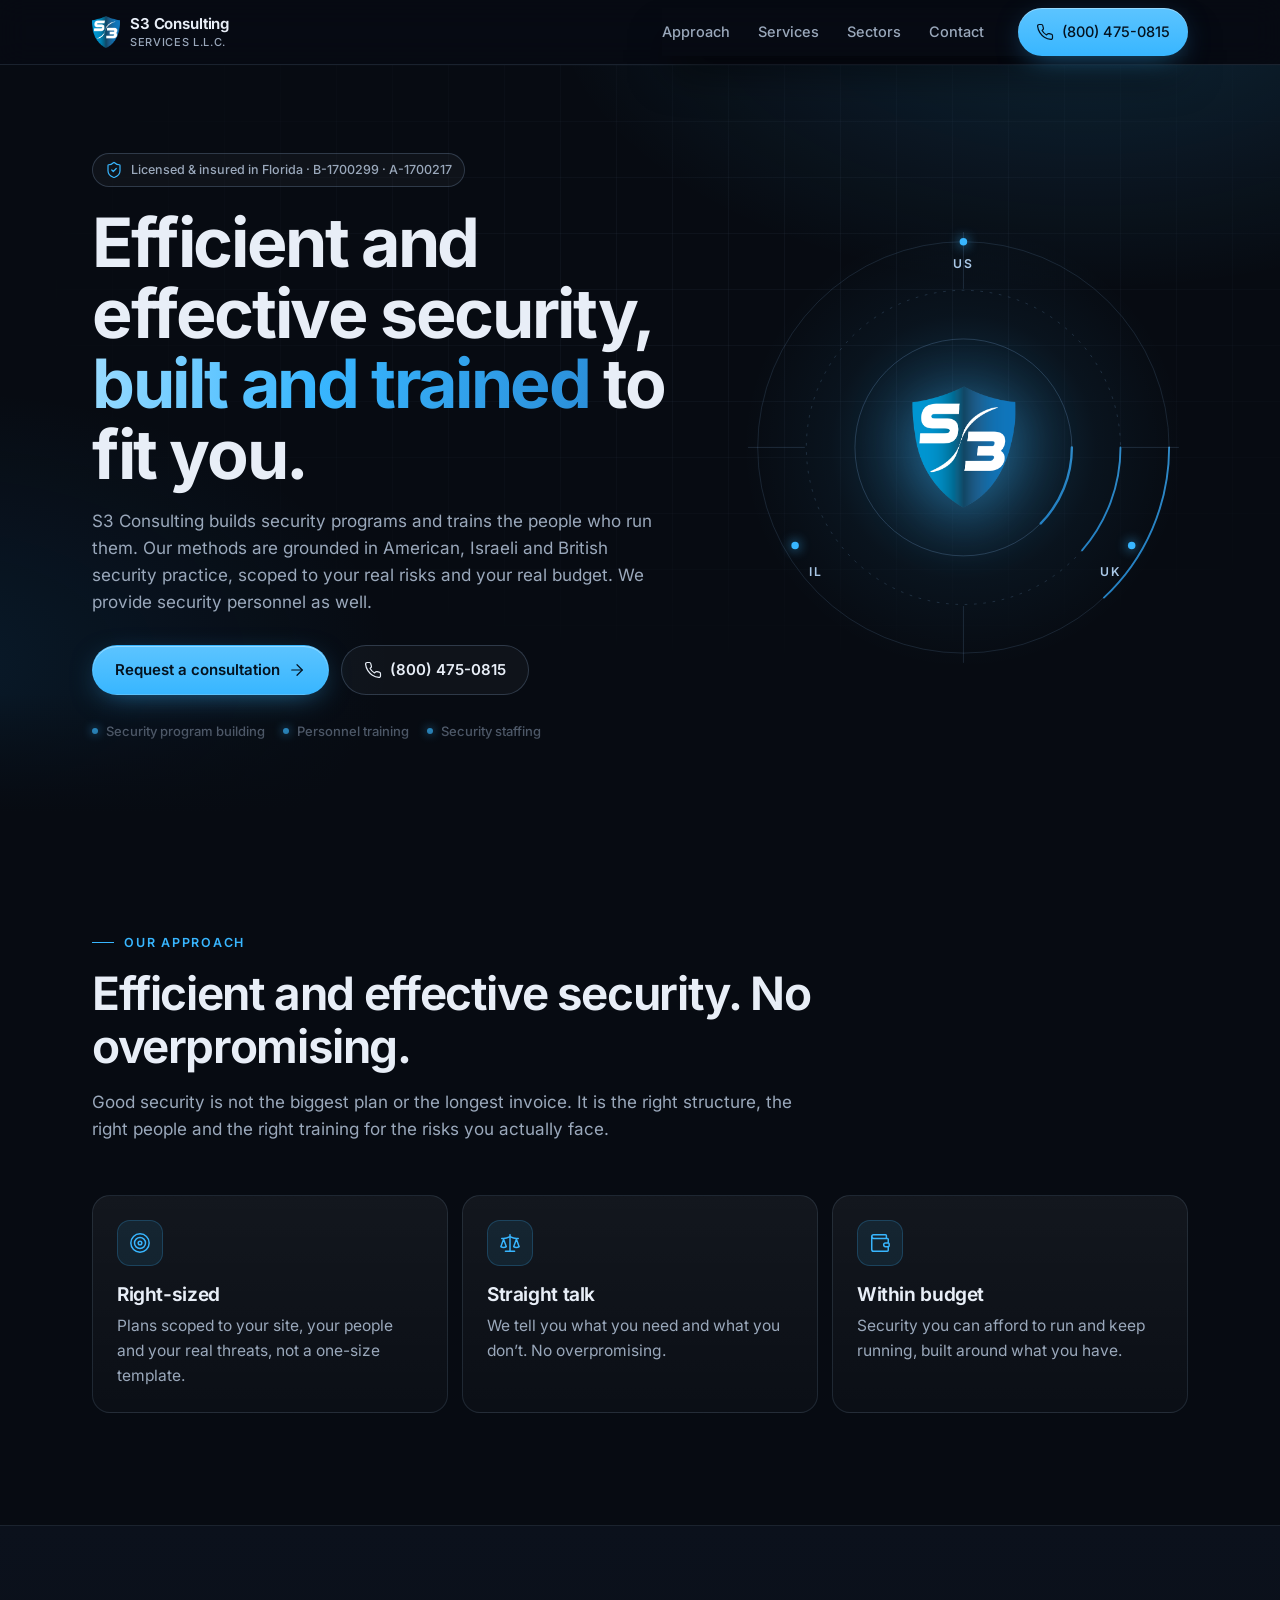
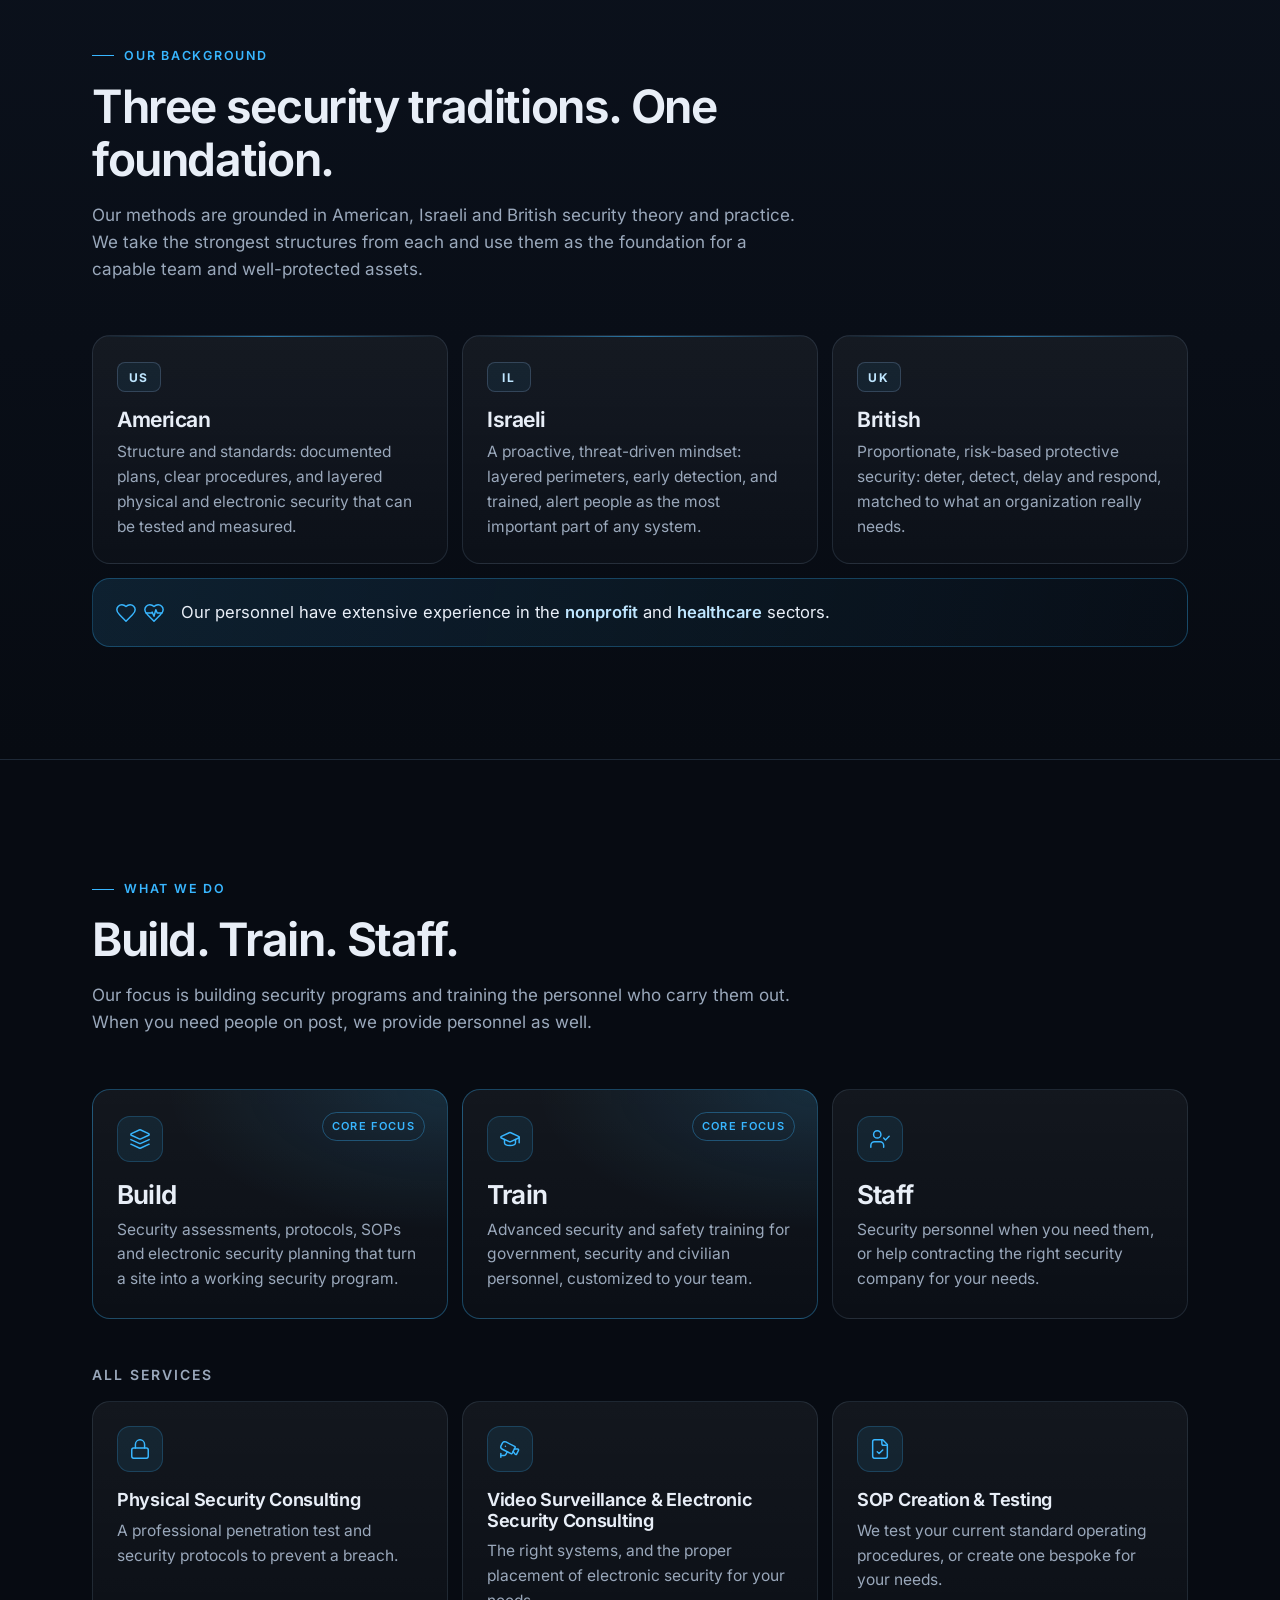
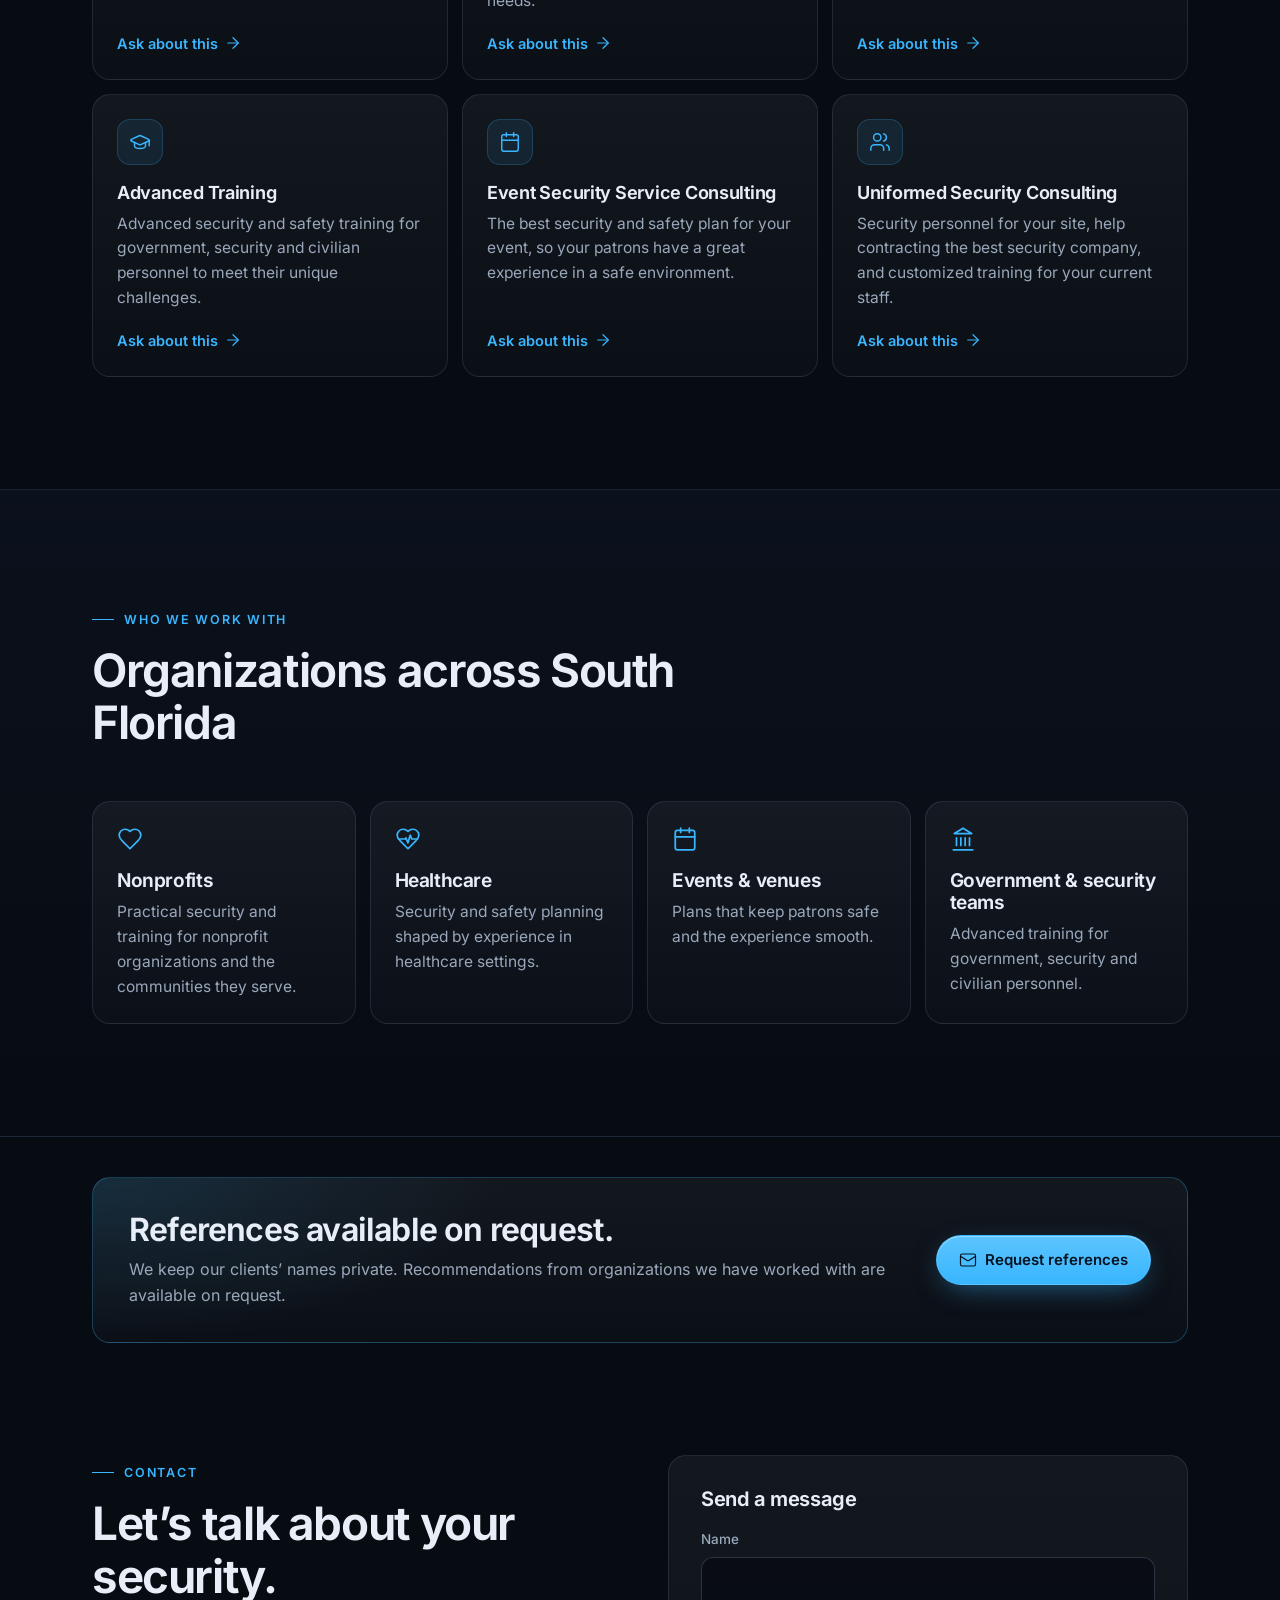
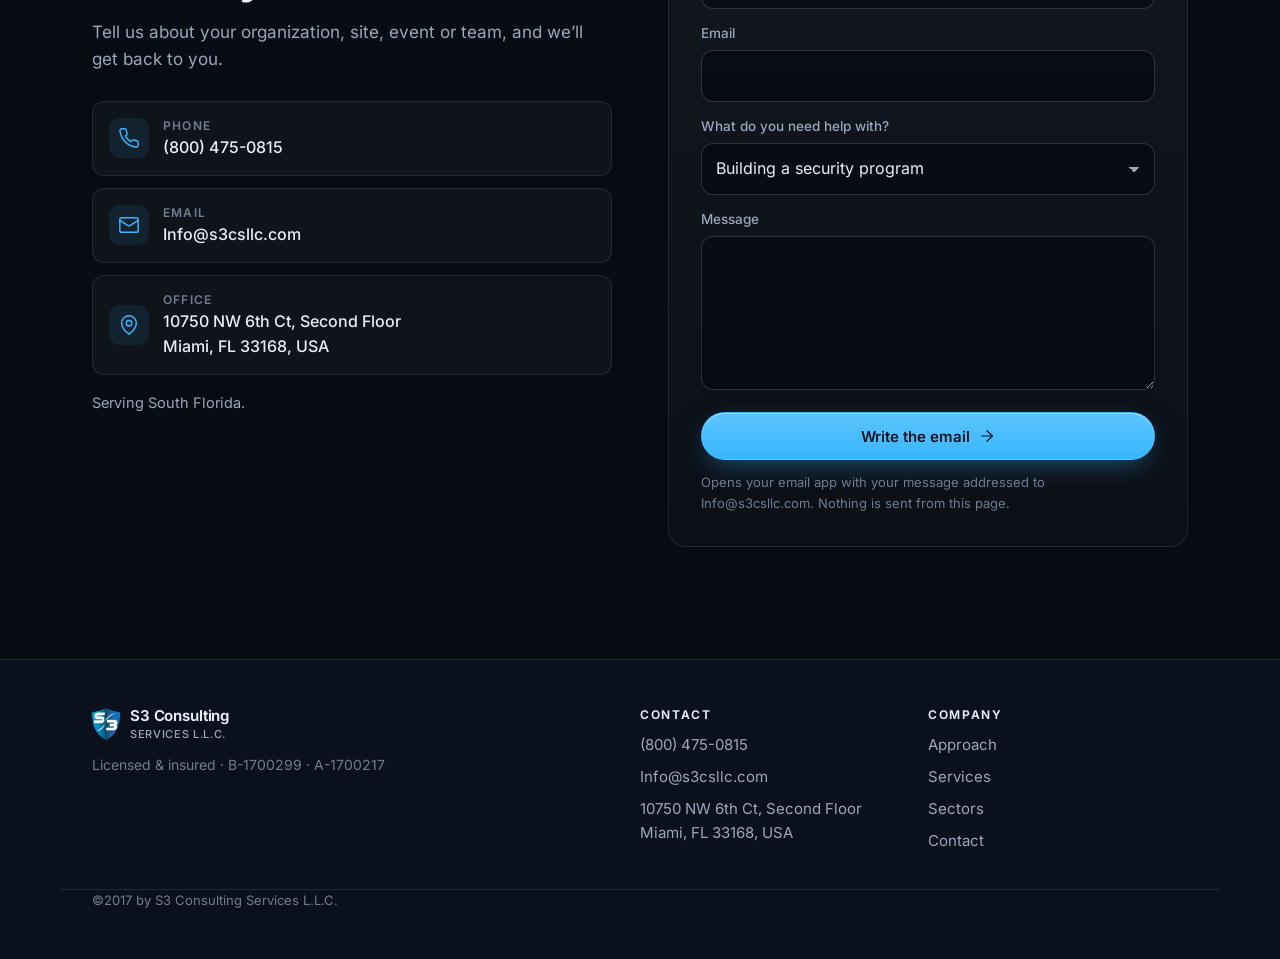
==== commit 4995f716: "Copy: efficient and effective security" ====
--- a/index.html
+++ b/index.html
@@ -4,9 +4,9 @@
 <meta charset="utf-8">
 <meta name="viewport" content="width=device-width, initial-scale=1, viewport-fit=cover">
 <title>S3 Consulting Services | Security Program Building &amp; Training in South Florida</title>
-<meta name="description" content="S3 Consulting Services L.L.C. builds efficient security programs and trains the people who run them, grounded in American, Israeli and British security practice. Miami, Florida. Licensed and insured, B-1700299 / A-1700217.">
+<meta name="description" content="S3 Consulting Services L.L.C. builds efficient and effective security programs and trains the people who run them, grounded in American, Israeli and British security practice. Miami, Florida. Licensed and insured, B-1700299 / A-1700217.">
 <meta name="theme-color" content="#070b12">
-<meta property="og:title" content="S3 Consulting Services L.L.C. | Efficient security, built and trained">
+<meta property="og:title" content="S3 Consulting Services L.L.C. | Efficient and effective security, built and trained">
 <meta property="og:description" content="Security program building, personnel training and security staffing. Grounded in American, Israeli and British security practice. Miami, FL.">
 <meta property="og:type" content="website">
 <link rel="icon" href="favicon.png" type="image/png">
@@ -41,7 +41,7 @@
   <div class="wrap hero__in">
     <div class="hero__copy">
       <p class="chip"><svg class="i i--sm" aria-hidden="true" viewBox="0 0 24 24" fill="none" stroke="currentColor" stroke-width="1.6" stroke-linecap="round" stroke-linejoin="round"><path d="M20 13c0 5-3.5 7.5-7.66 8.95a1 1 0 0 1-.67-.01C7.5 20.5 4 18 4 13V6a1 1 0 0 1 1-1c2 0 4.5-1.2 6.24-2.72a1.17 1.17 0 0 1 1.52 0C14.51 3.81 17 5 19 5a1 1 0 0 1 1 1z"/><path d="m9 12 2 2 4-4"/></svg><span>Licensed &amp; insured <span class="nw">in Florida</span> &middot; <span class="nw">B-1700299</span> &middot; <span class="nw">A-1700217</span></span></p>
-      <h1 id="hero-title">Efficient security, <span class="grad">built and trained</span> to fit you.</h1>
+      <h1 id="hero-title">Efficient and effective security, <span class="grad">built and trained</span> to fit you.</h1>
       <p class="hero__lead">S3 Consulting builds security programs and trains the people who run them. Our methods are grounded in American, Israeli and British security practice, scoped to your real risks and your real budget. We provide security personnel as well.</p>
       <div class="hero__ctas">
         <a class="btn btn--primary" href="#contact">Request a consultation <svg class="i i--sm" aria-hidden="true" viewBox="0 0 24 24" fill="none" stroke="currentColor" stroke-width="1.6" stroke-linecap="round" stroke-linejoin="round"><path d="M5 12h14"/><path d="m12 5 7 7-7 7"/></svg></a>
@@ -87,7 +87,7 @@
   <div class="wrap">
     <div class="head reveal">
       <p class="eyebrow">Our approach</p>
-      <h2 id="approach-title">Efficient security. No overpromising.</h2>
+      <h2 id="approach-title">Efficient and effective security. No overpromising.</h2>
       <p class="lead">Good security is not the biggest plan or the longest invoice. It is the right structure, the right people and the right training for the risks you actually face.</p>
     </div>
     <div class="principles">
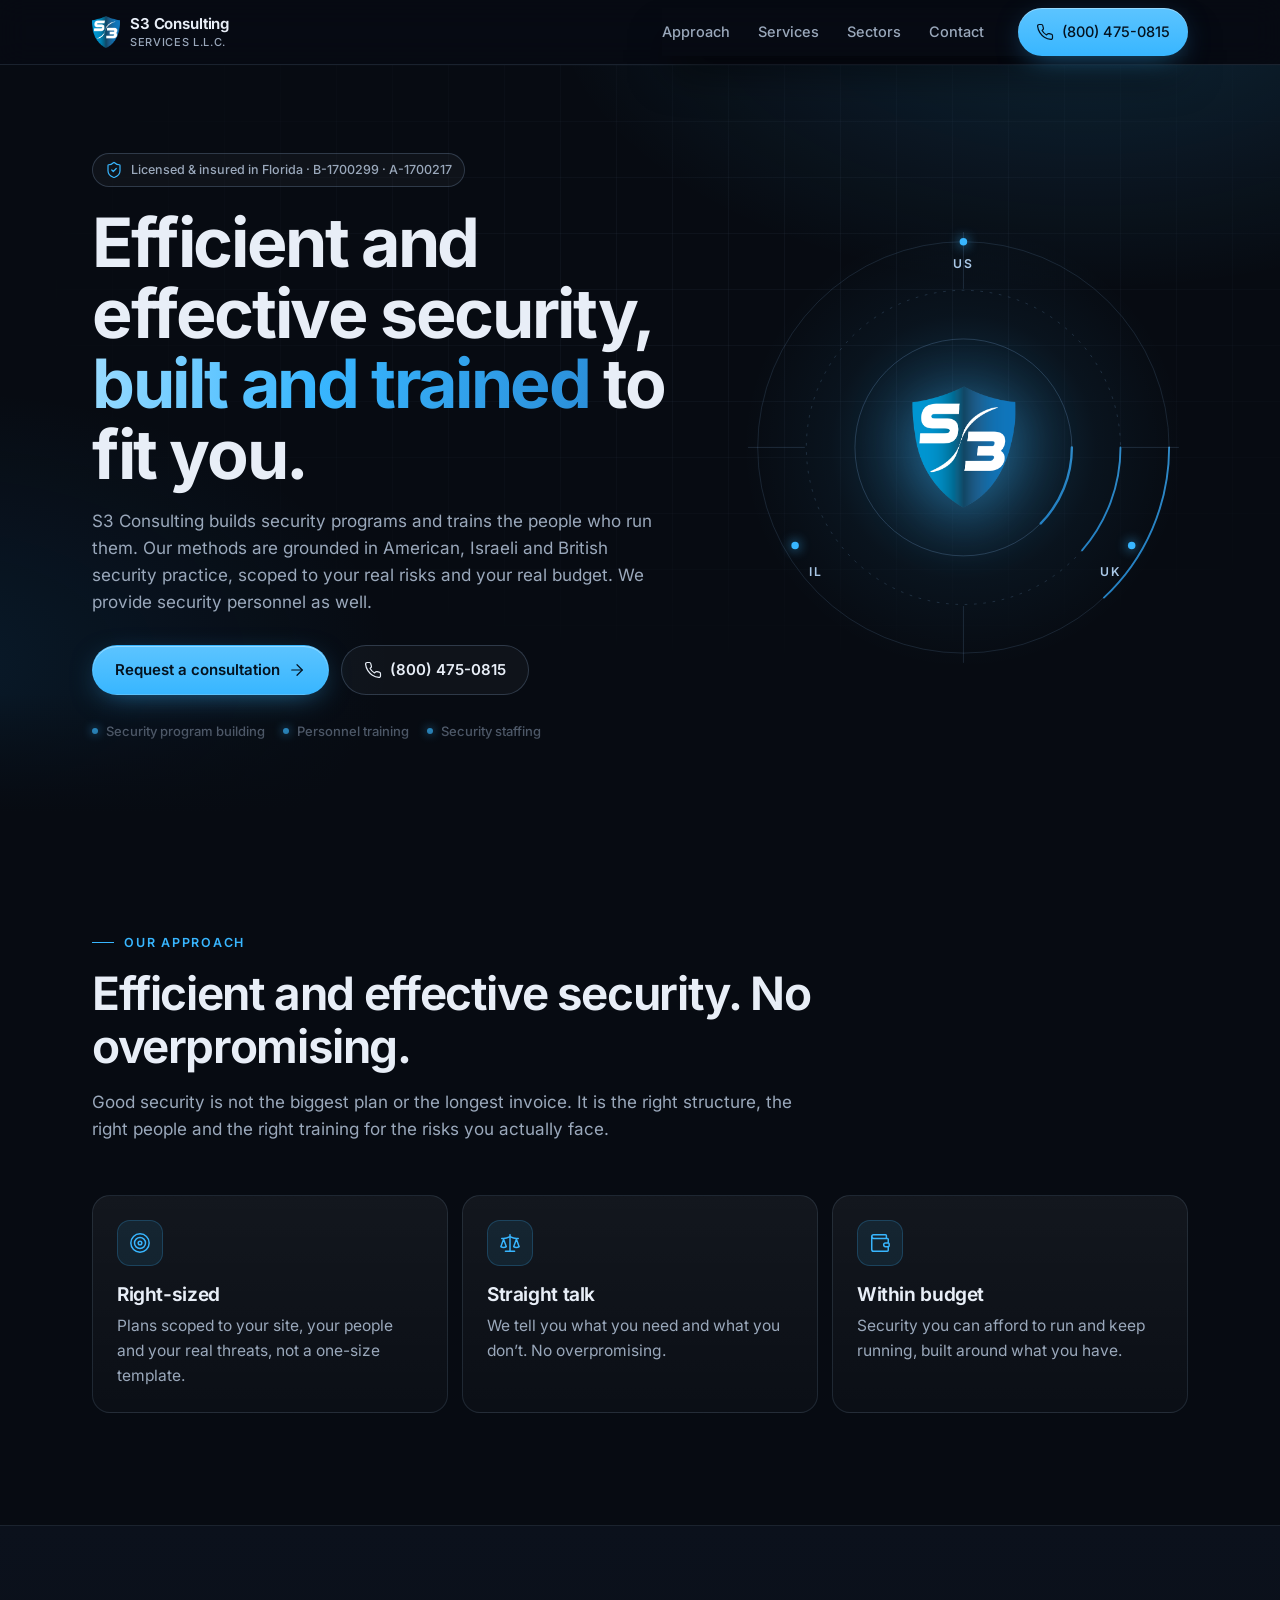
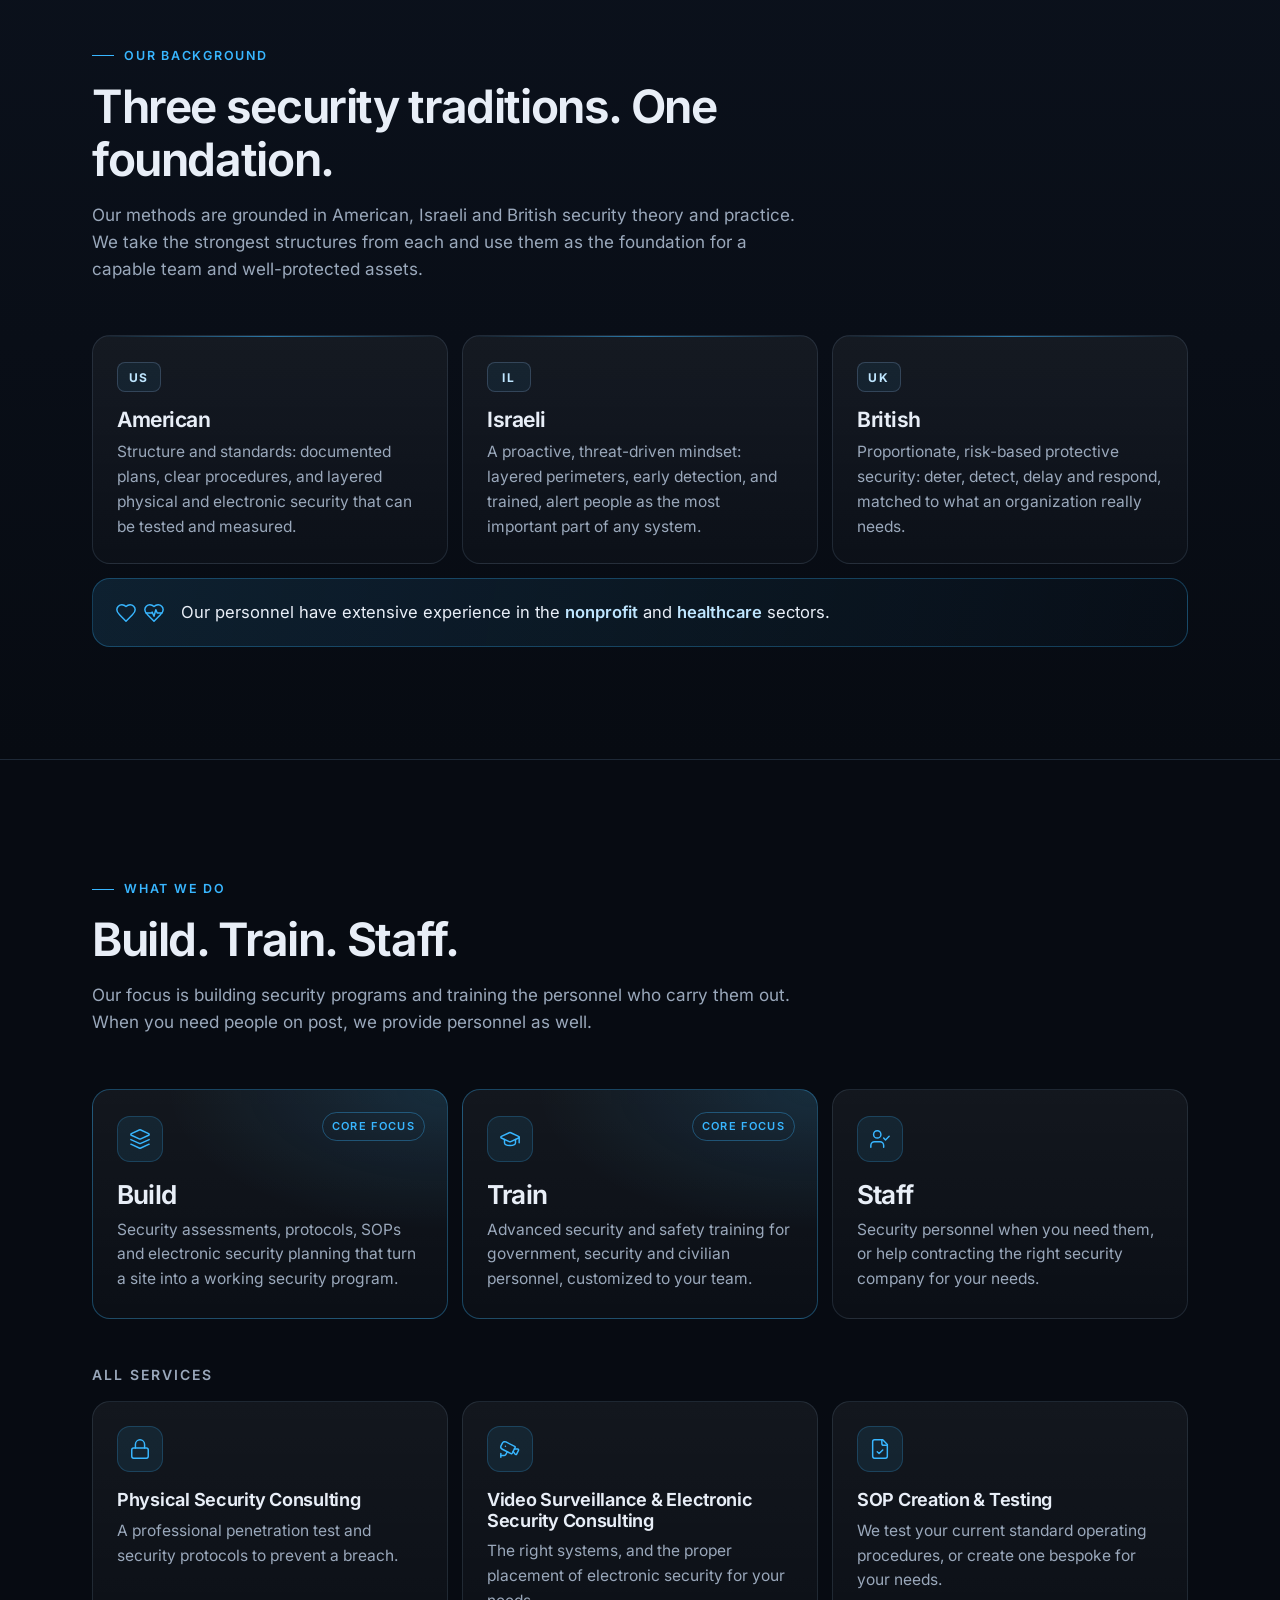
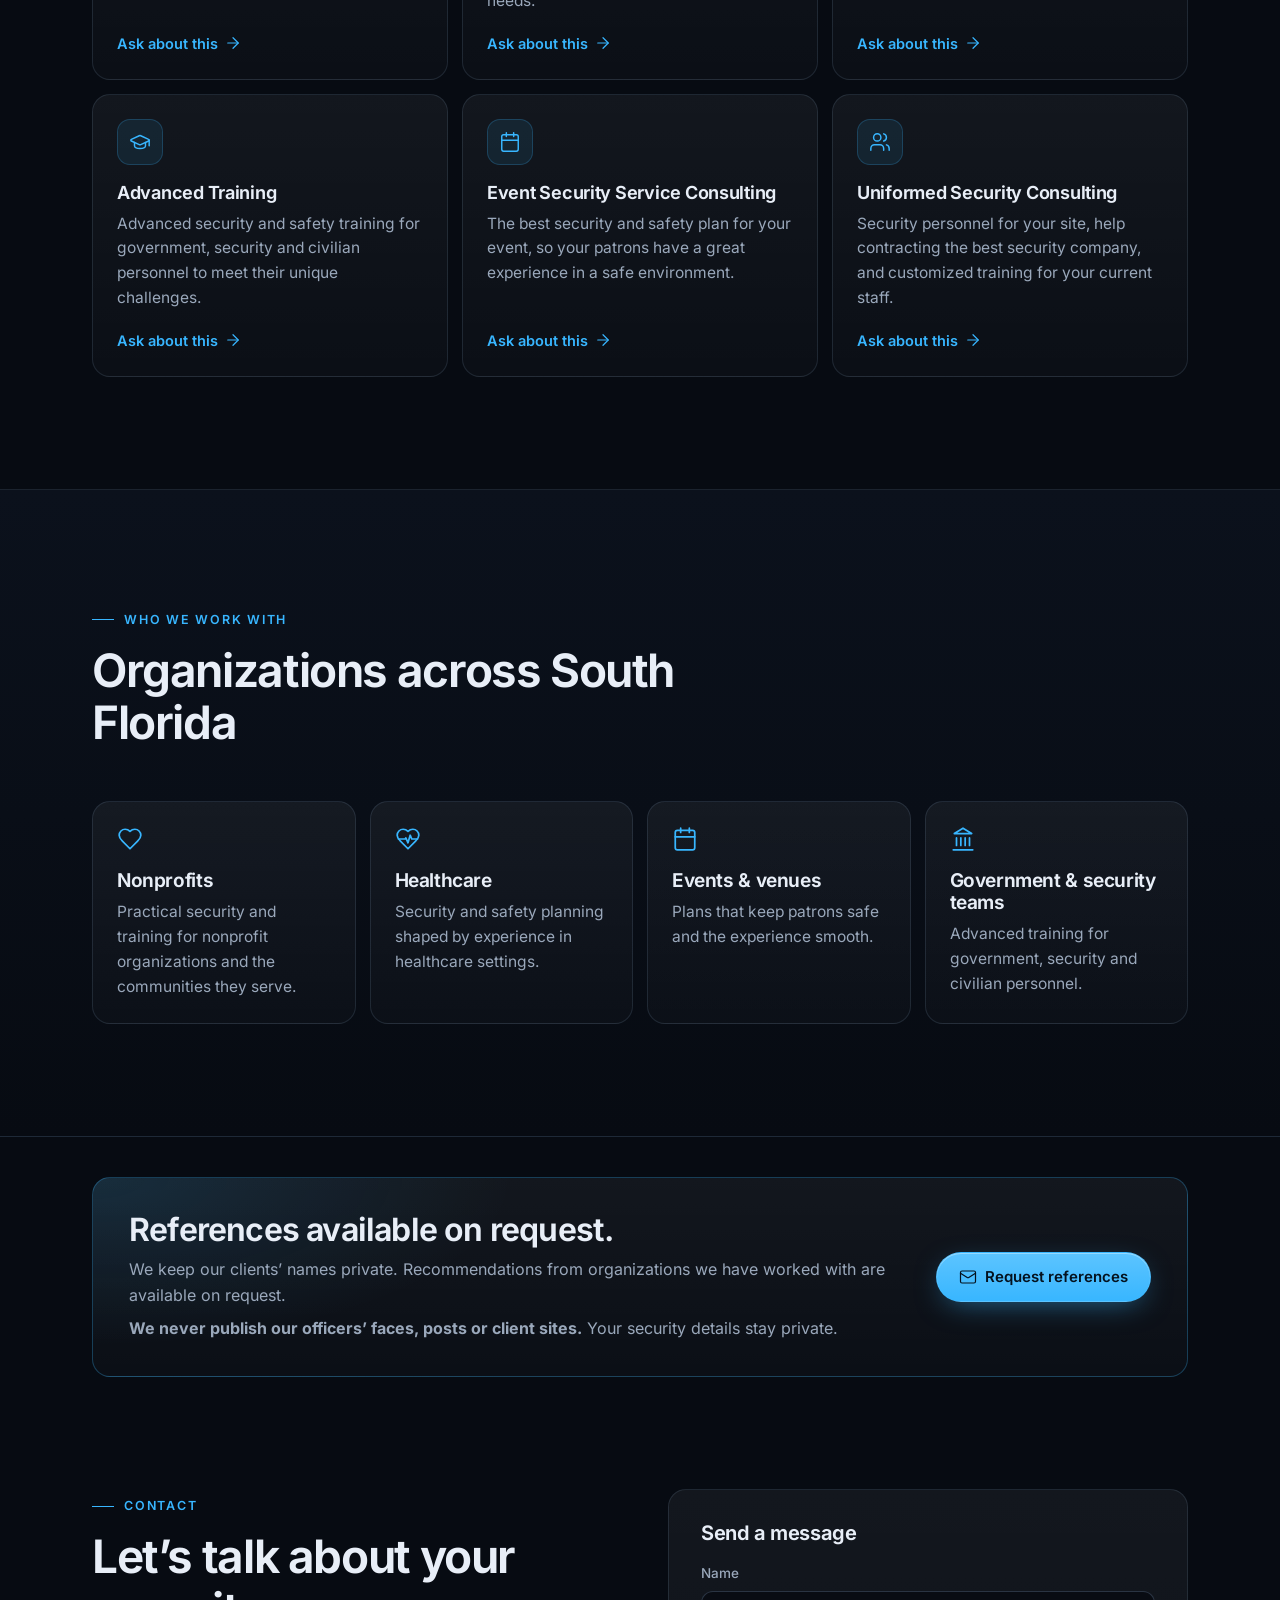
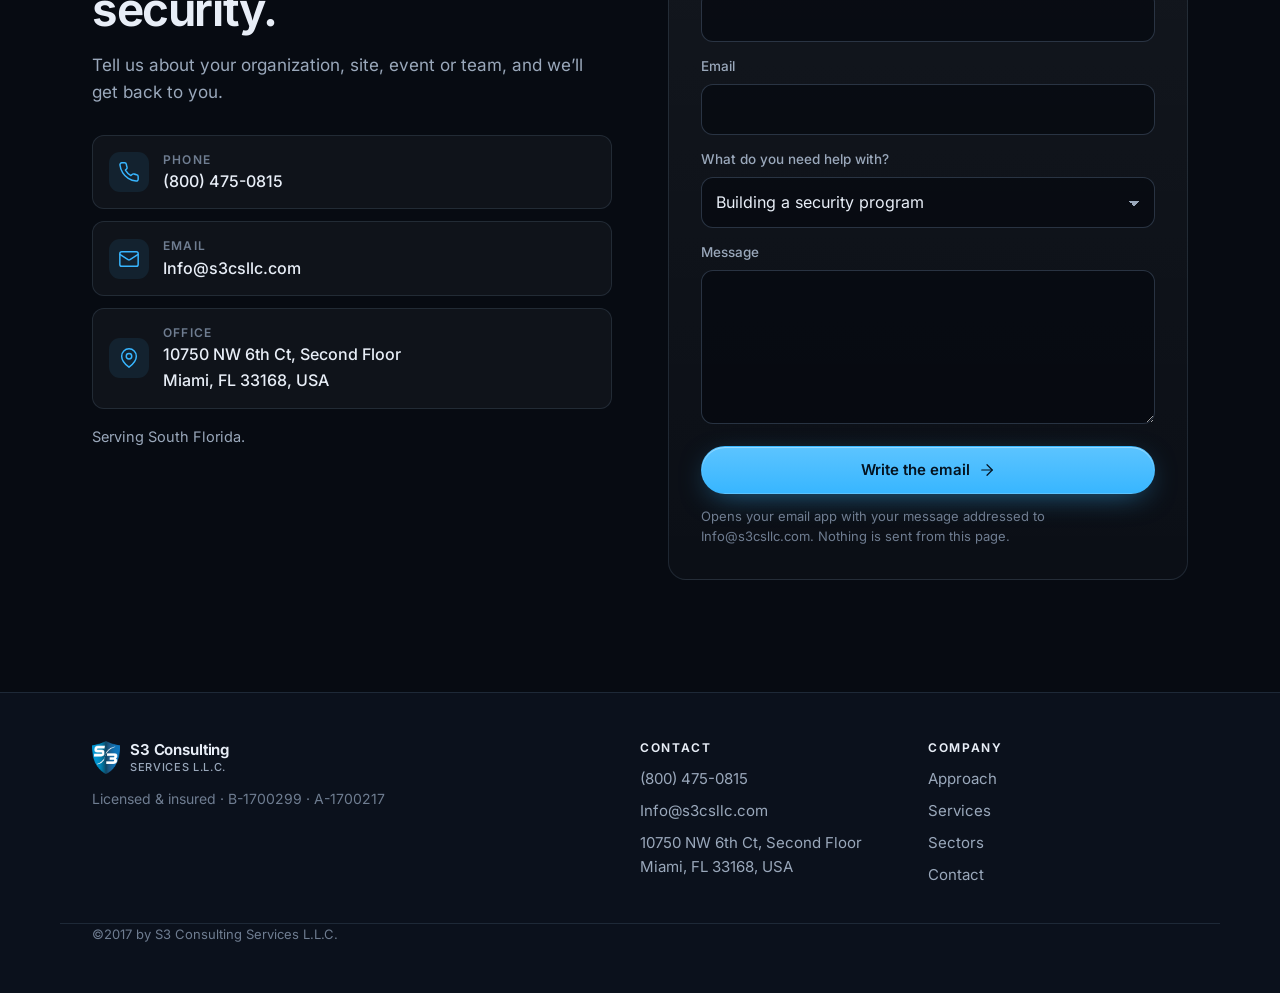
==== commit 8e7b5efe: "Add privacy line next to references" ====
--- a/index.html
+++ b/index.html
@@ -192,6 +192,7 @@
       <div>
         <h2 id="refs-title">References available on request.</h2>
         <p>We keep our clients&rsquo; names private. Recommendations from organizations we have worked with are available on request.</p>
+        <p><strong>We never publish our officers&rsquo; faces, posts or client sites.</strong> Your security details stay private.</p>
       </div>
       <a class="btn btn--primary" href="mailto:Info@s3csllc.com?subject=Reference%20request"><svg class="i i--sm" aria-hidden="true" viewBox="0 0 24 24" fill="none" stroke="currentColor" stroke-width="1.6" stroke-linecap="round" stroke-linejoin="round"><rect width="20" height="16" x="2" y="4" rx="2"/><path d="m22 7-8.97 5.7a1.94 1.94 0 0 1-2.06 0L2 7"/></svg>Request references</a>
     </div>
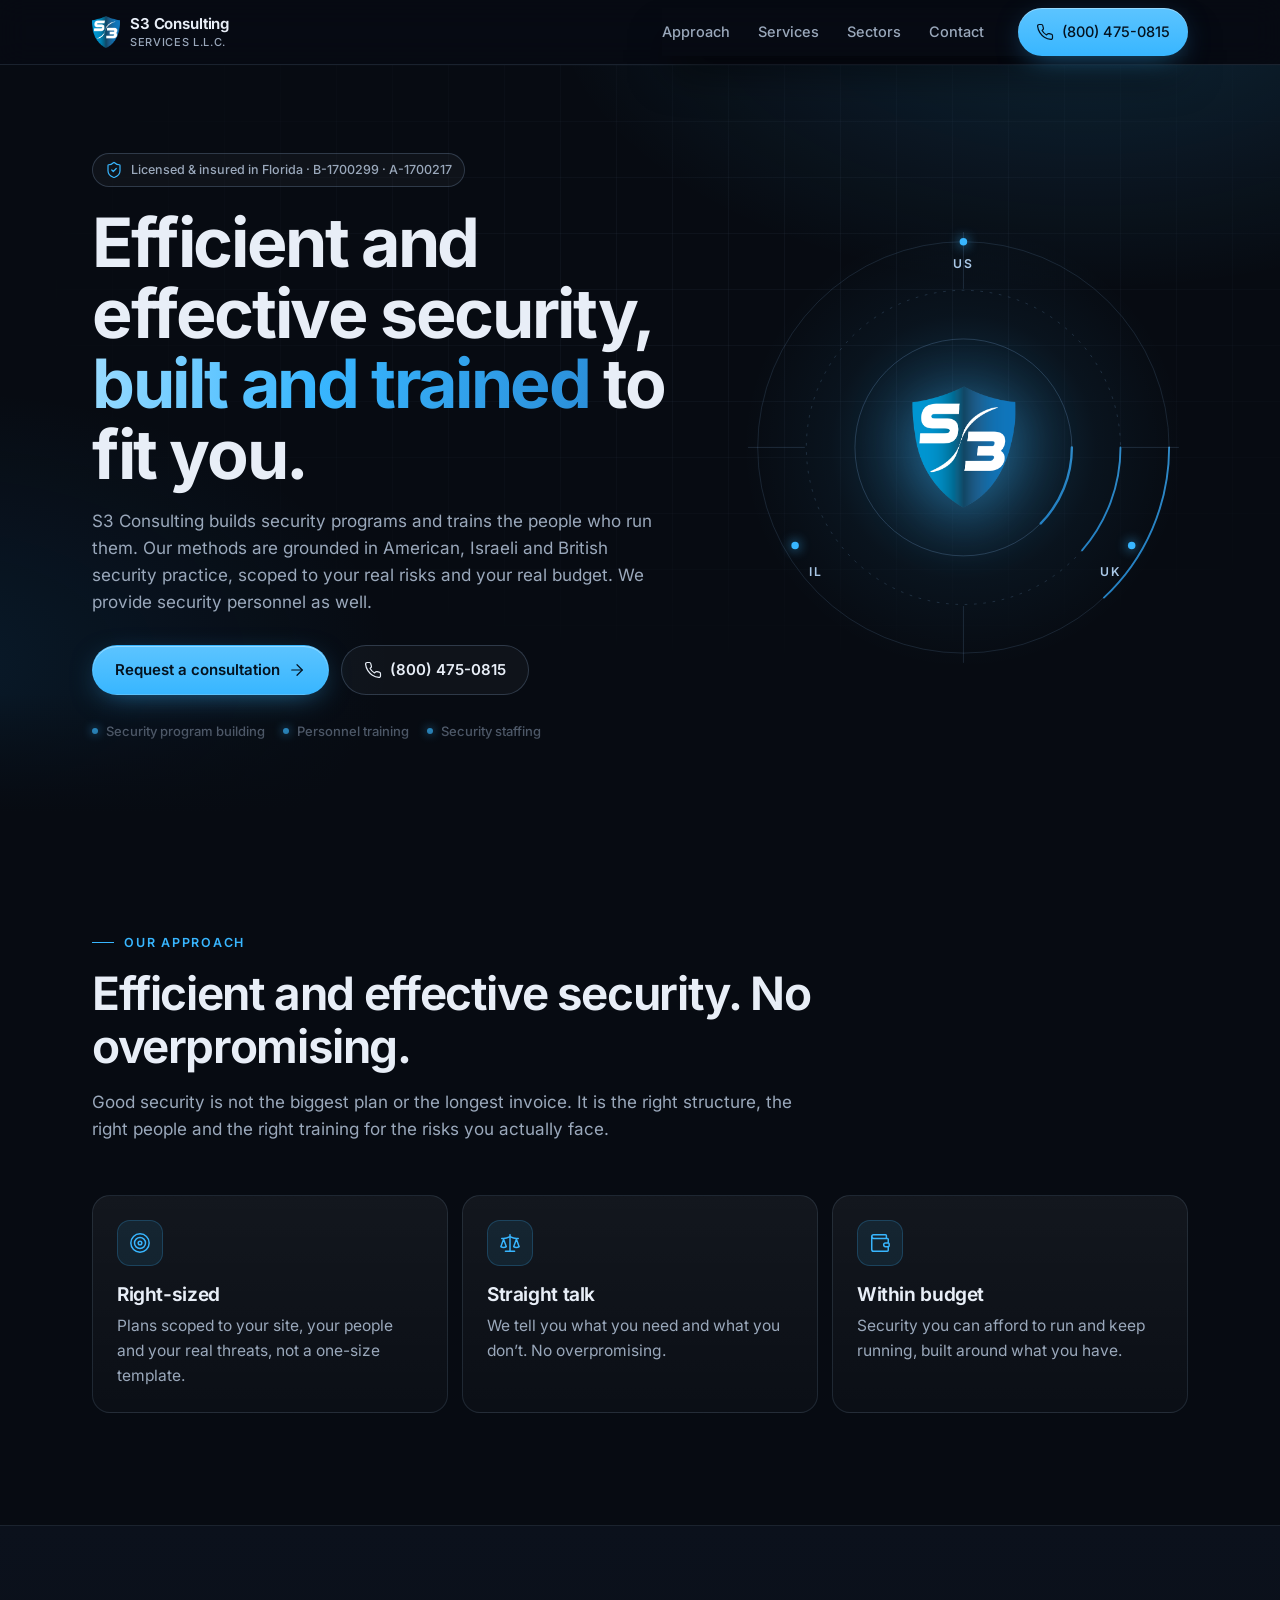
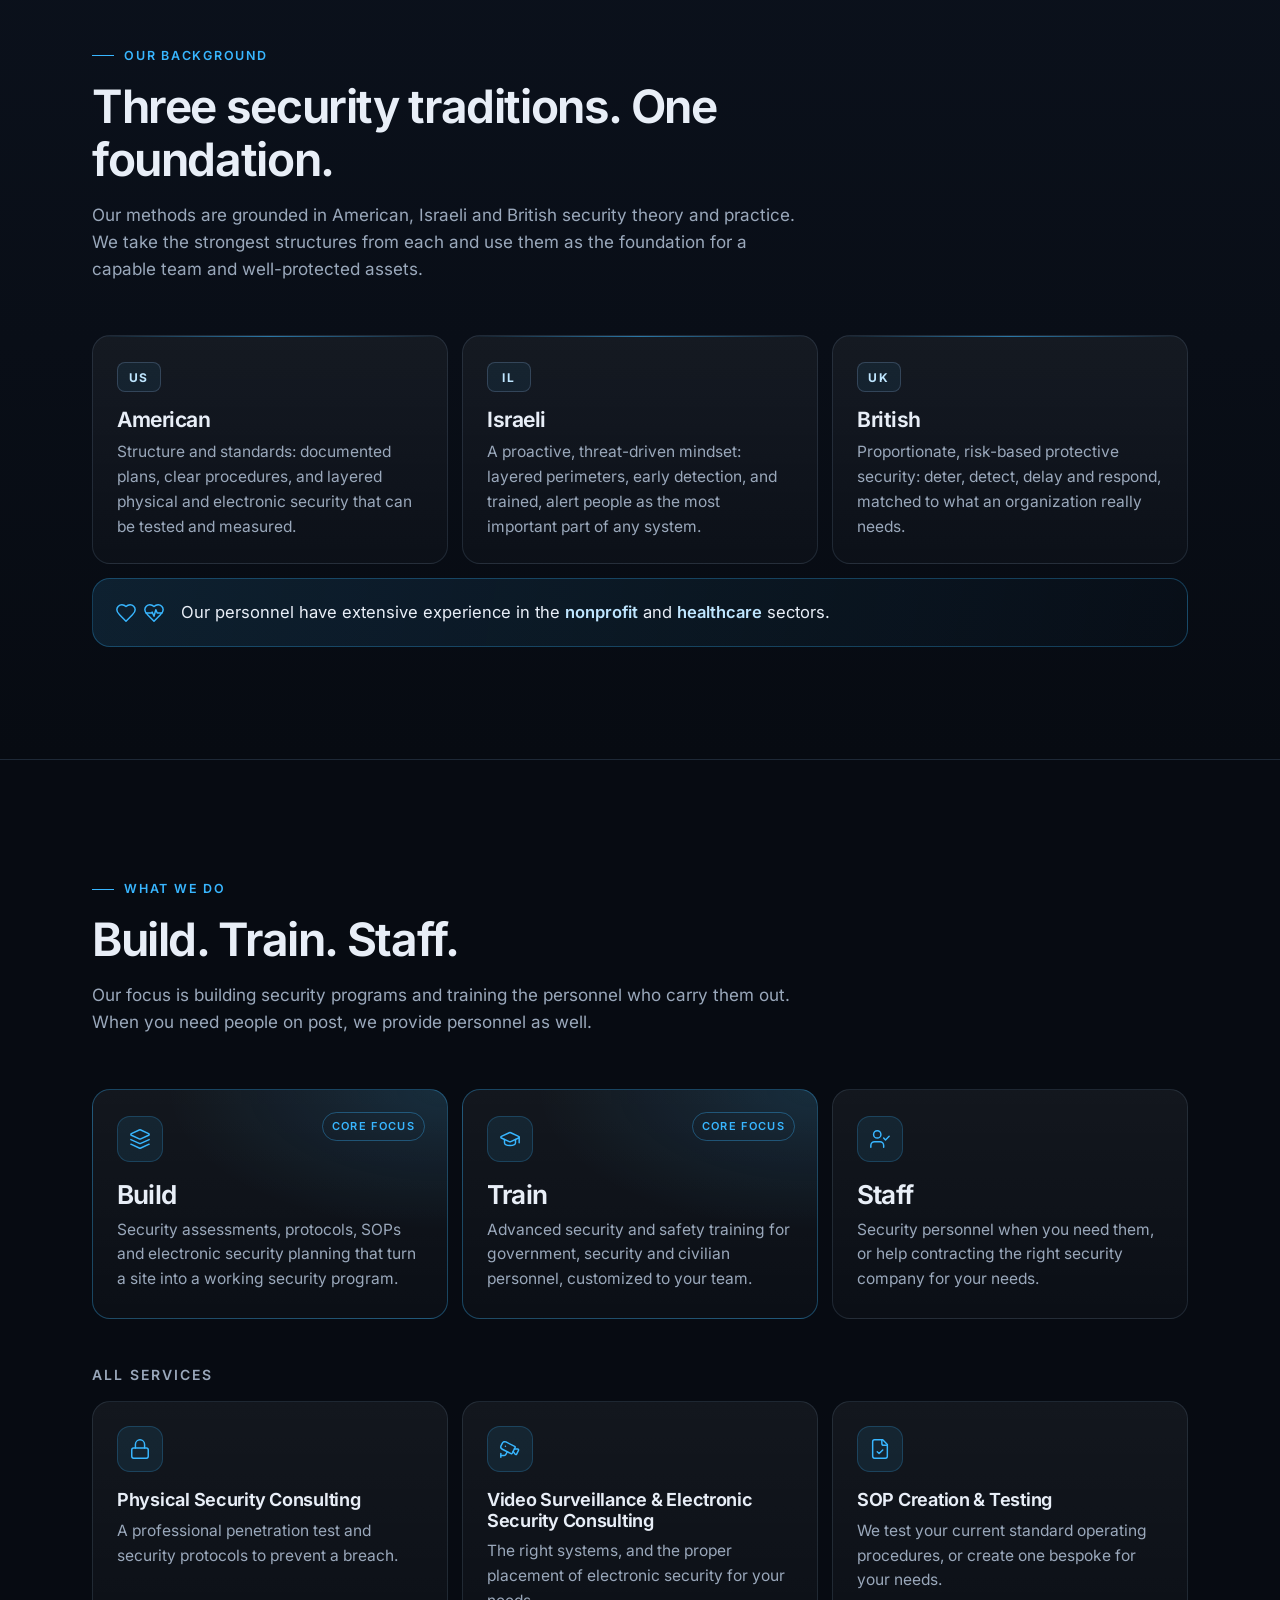
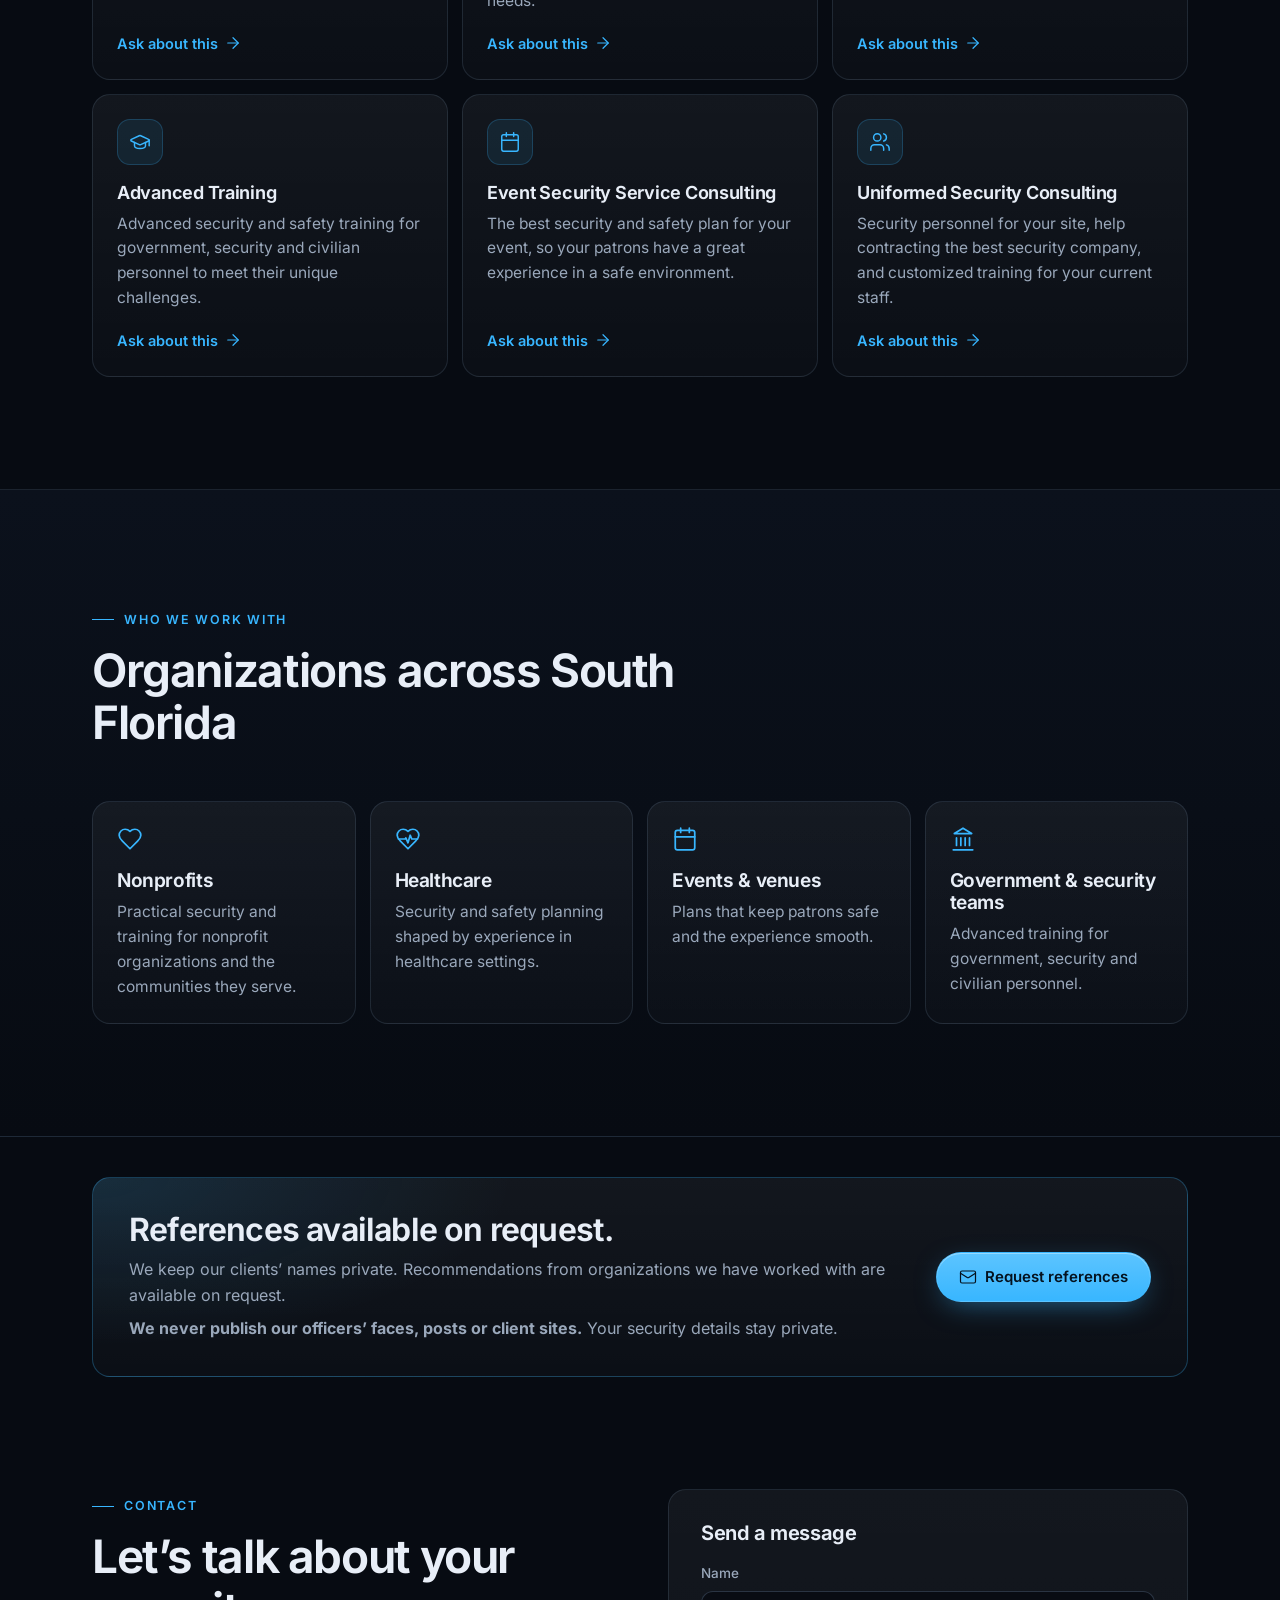
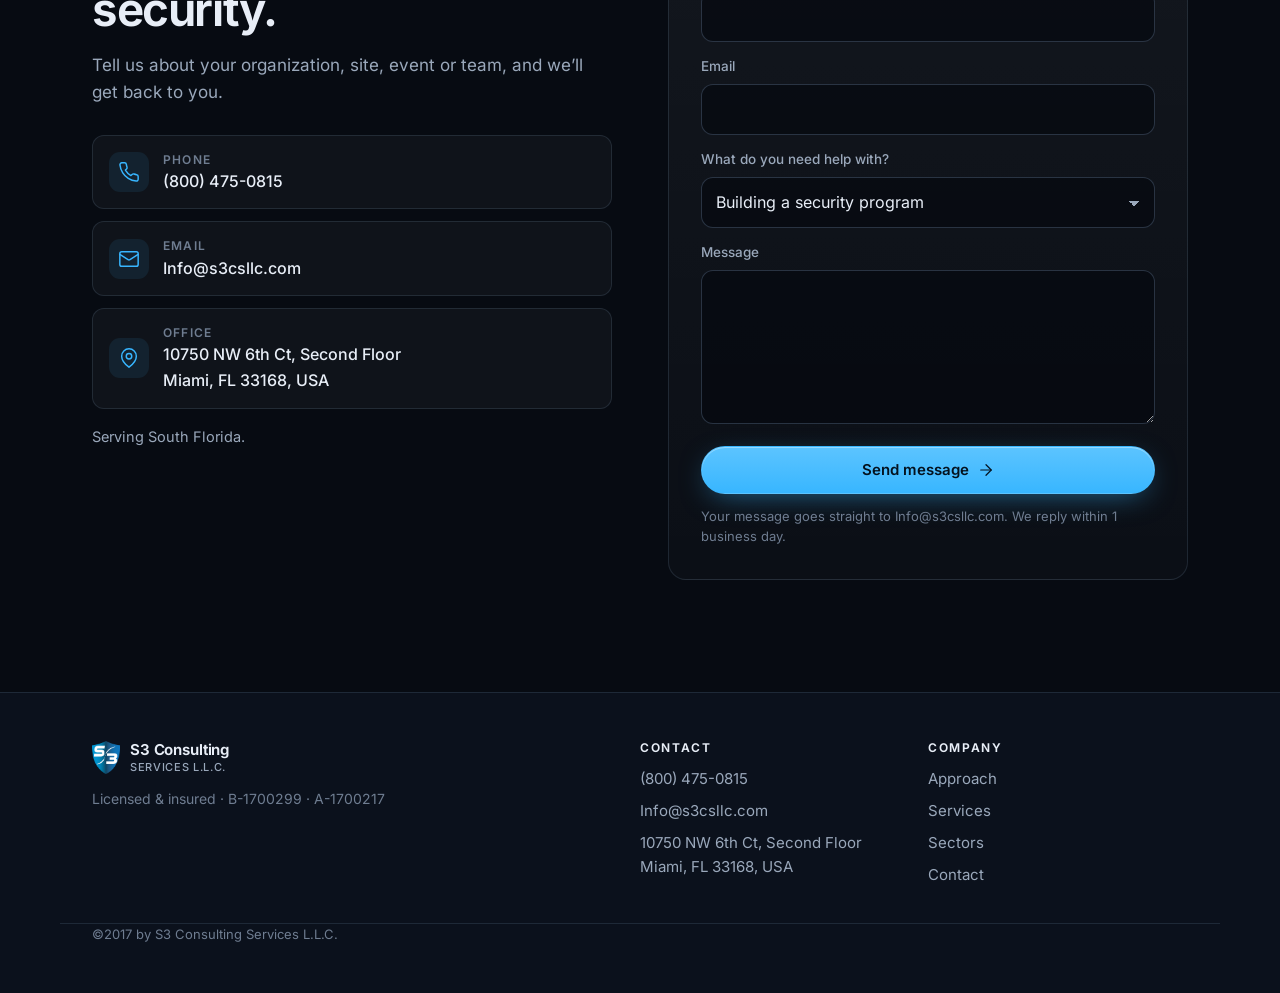
==== commit bfe70ea6: "Contact form: send via FormSubmit (works on desktop)" ====
--- a/index.html
+++ b/index.html
@@ -230,8 +230,9 @@
         </select>
       </div>
       <div class="form__row"><label for="f-msg">Message</label><textarea id="f-msg" name="message" rows="5"></textarea></div>
-      <button class="btn btn--primary btn--block" type="submit">Write the email <svg class="i i--sm" aria-hidden="true" viewBox="0 0 24 24" fill="none" stroke="currentColor" stroke-width="1.6" stroke-linecap="round" stroke-linejoin="round"><path d="M5 12h14"/><path d="m12 5 7 7-7 7"/></svg></button>
-      <p class="form__hint">Opens your email app with your message addressed to Info@s3csllc.com. Nothing is sent from this page.</p>
+      <div aria-hidden="true" style="position:absolute;left:-9999px;width:1px;height:1px;overflow:hidden"><label for="f-honey">Leave this field empty</label><input id="f-honey" type="text" name="_honey" tabindex="-1" autocomplete="off"></div>
+      <button class="btn btn--primary btn--block" type="submit">Send message <svg class="i i--sm" aria-hidden="true" viewBox="0 0 24 24" fill="none" stroke="currentColor" stroke-width="1.6" stroke-linecap="round" stroke-linejoin="round"><path d="M5 12h14"/><path d="m12 5 7 7-7 7"/></svg></button>
+      <p class="form__hint" id="f-status" role="status" aria-live="polite">Your message goes straight to Info@s3csllc.com. We reply within 1 business day.</p>
     </form>
   </div>
 </section>
@@ -263,6 +264,6 @@
 
 <a class="callbar" href="tel:+18004750815"><svg class="i i--sm" aria-hidden="true" viewBox="0 0 24 24" fill="none" stroke="currentColor" stroke-width="1.6" stroke-linecap="round" stroke-linejoin="round"><path d="M22 16.92v3a2 2 0 0 1-2.18 2 19.79 19.79 0 0 1-8.63-3.07 19.5 19.5 0 0 1-6-6 19.79 19.79 0 0 1-3.07-8.67A2 2 0 0 1 4.11 2h3a2 2 0 0 1 2 1.72 12.84 12.84 0 0 0 .7 2.81 2 2 0 0 1-.45 2.11L8.09 9.91a16 16 0 0 0 6 6l1.27-1.27a2 2 0 0 1 2.11-.45 12.84 12.84 0 0 0 2.81.7A2 2 0 0 1 22 16.92z"/></svg>Call S3 &middot; (800) 475-0815</a>
 
-<script src="script.js" defer></script>
+<script src="script.js?v=2" defer></script>
 </body>
 </html>
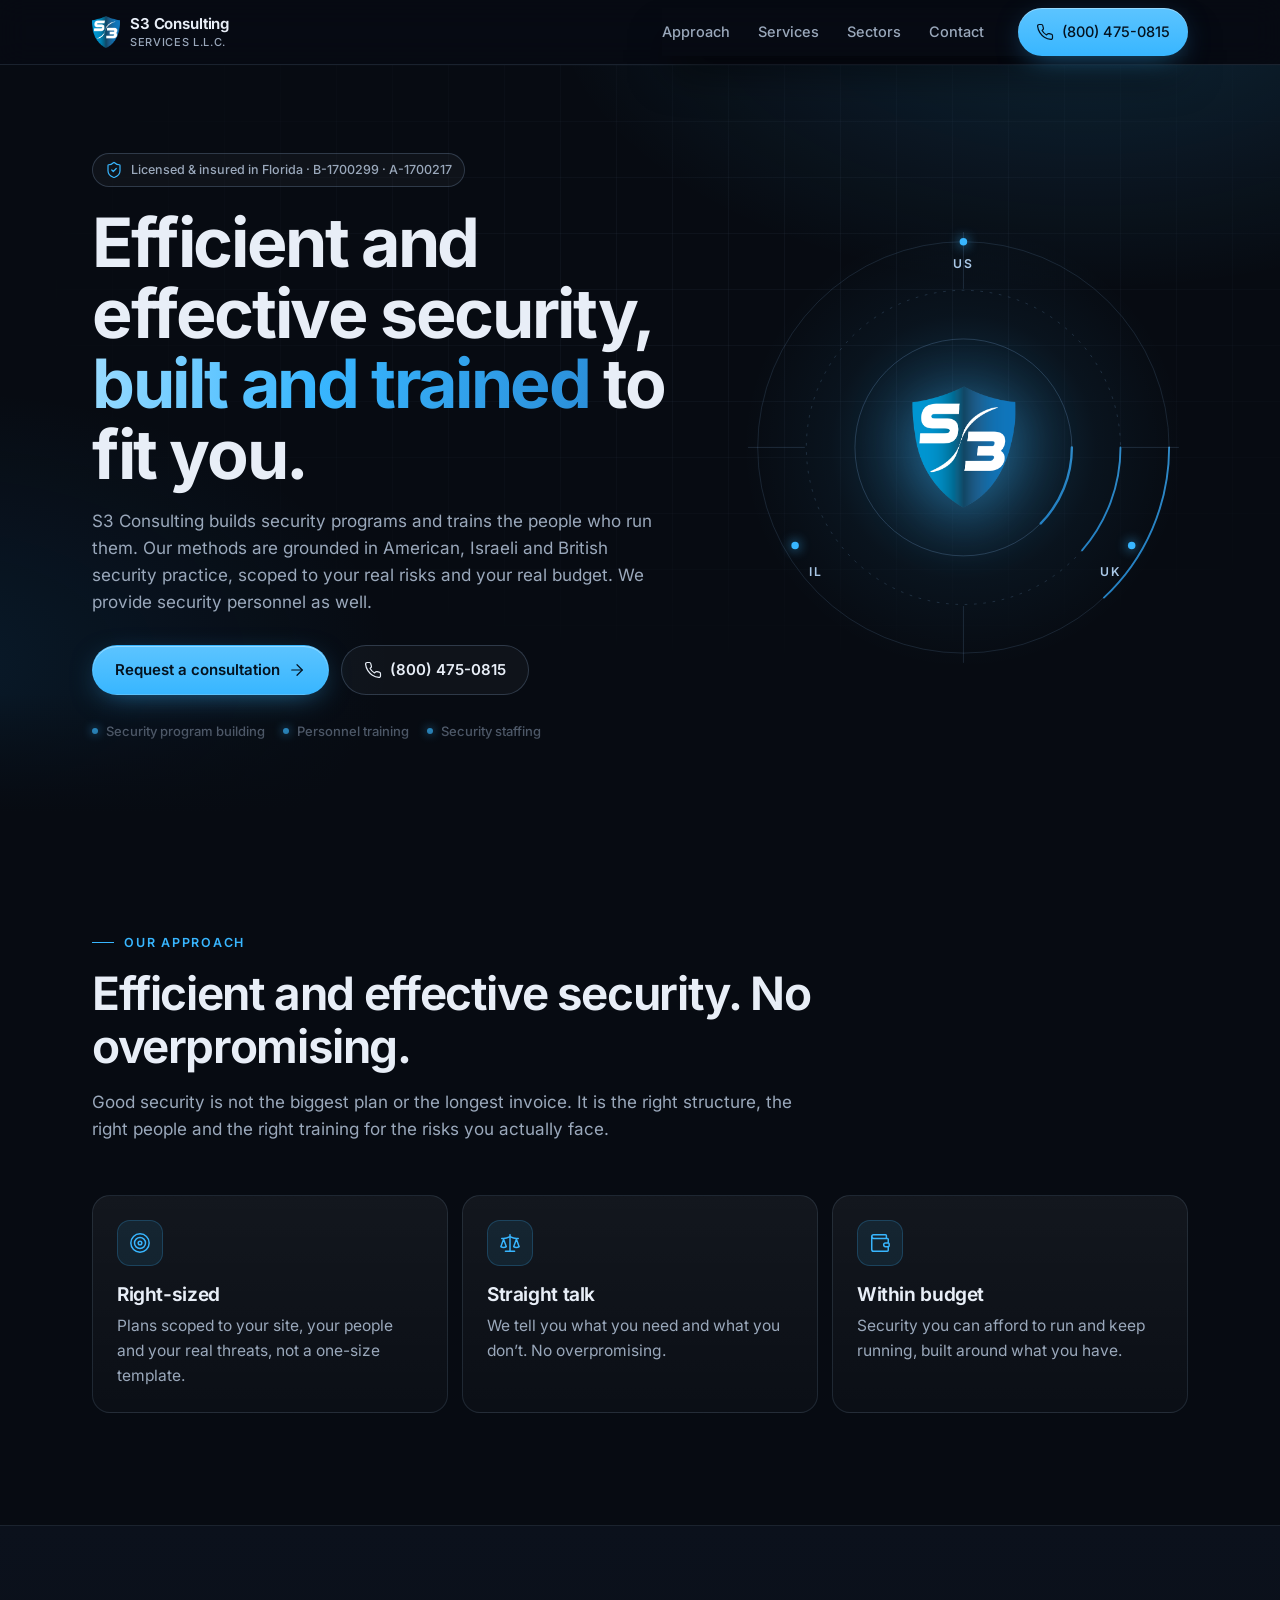
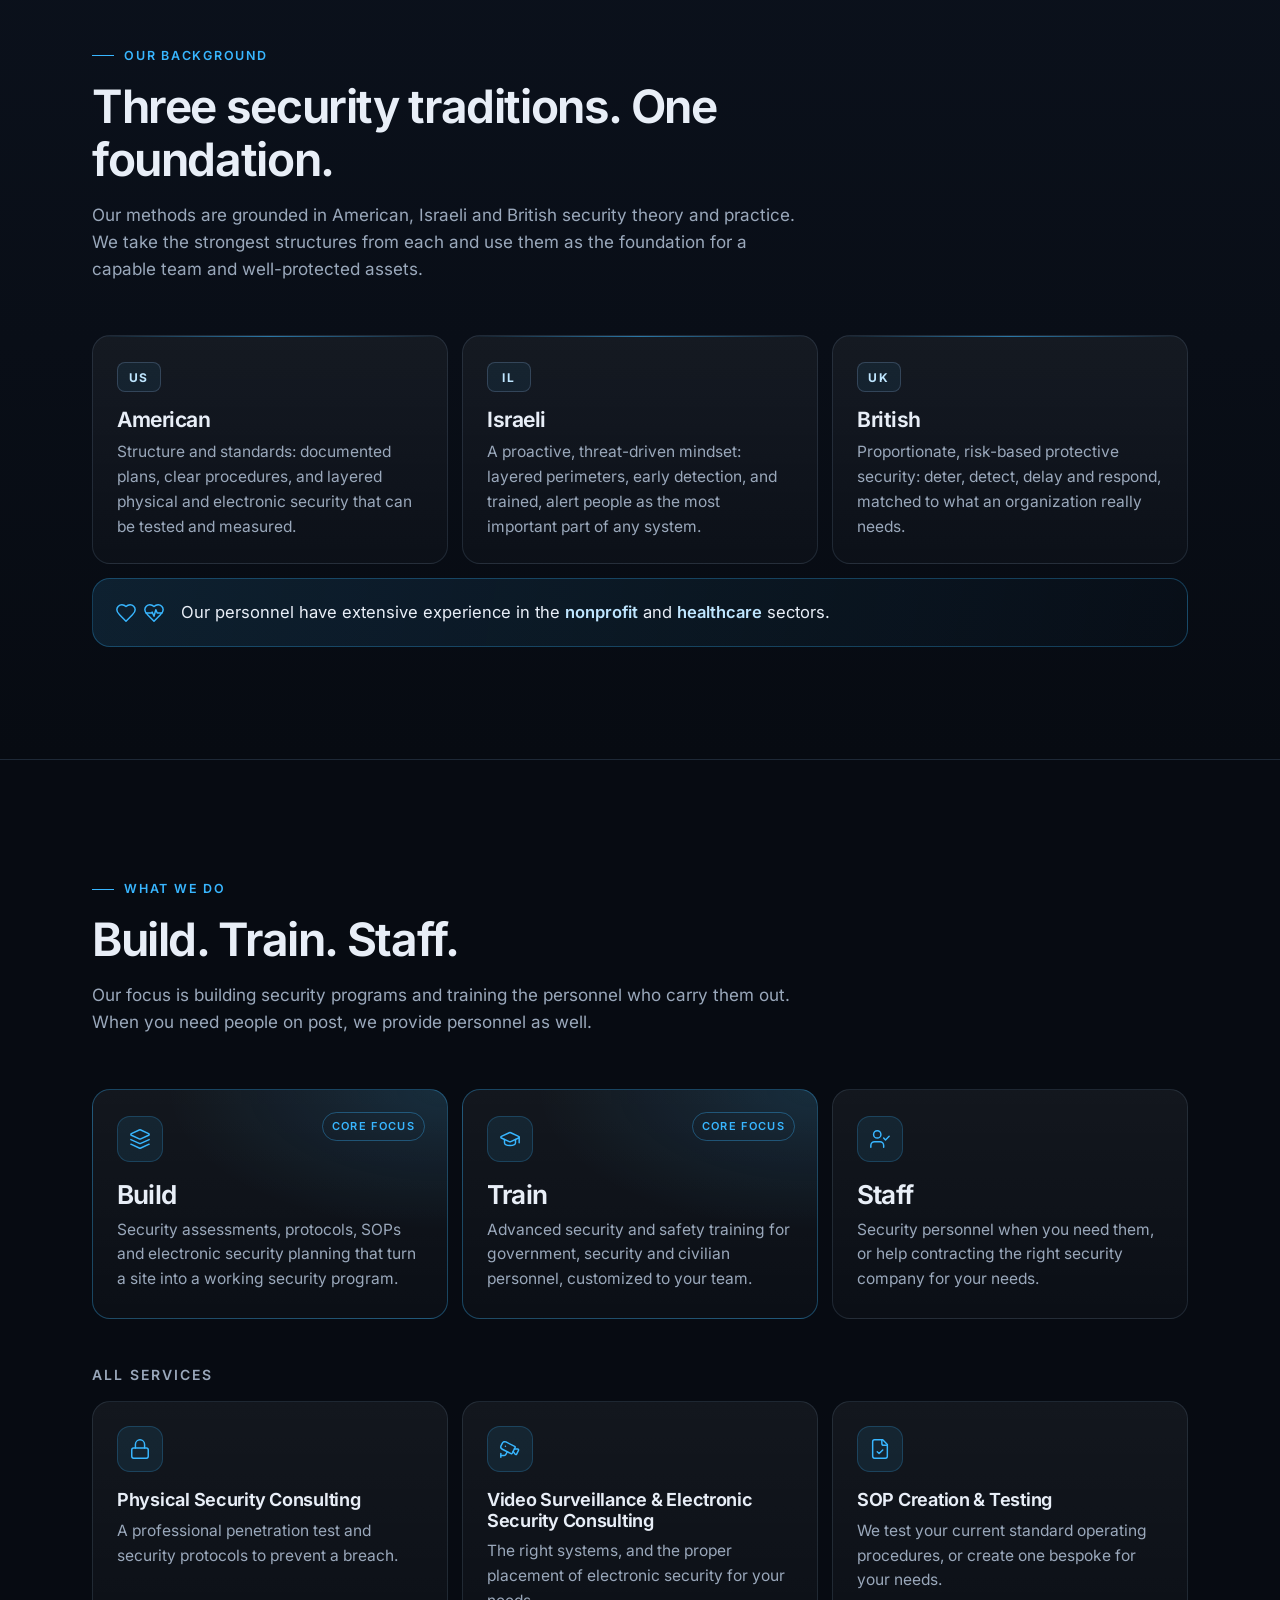
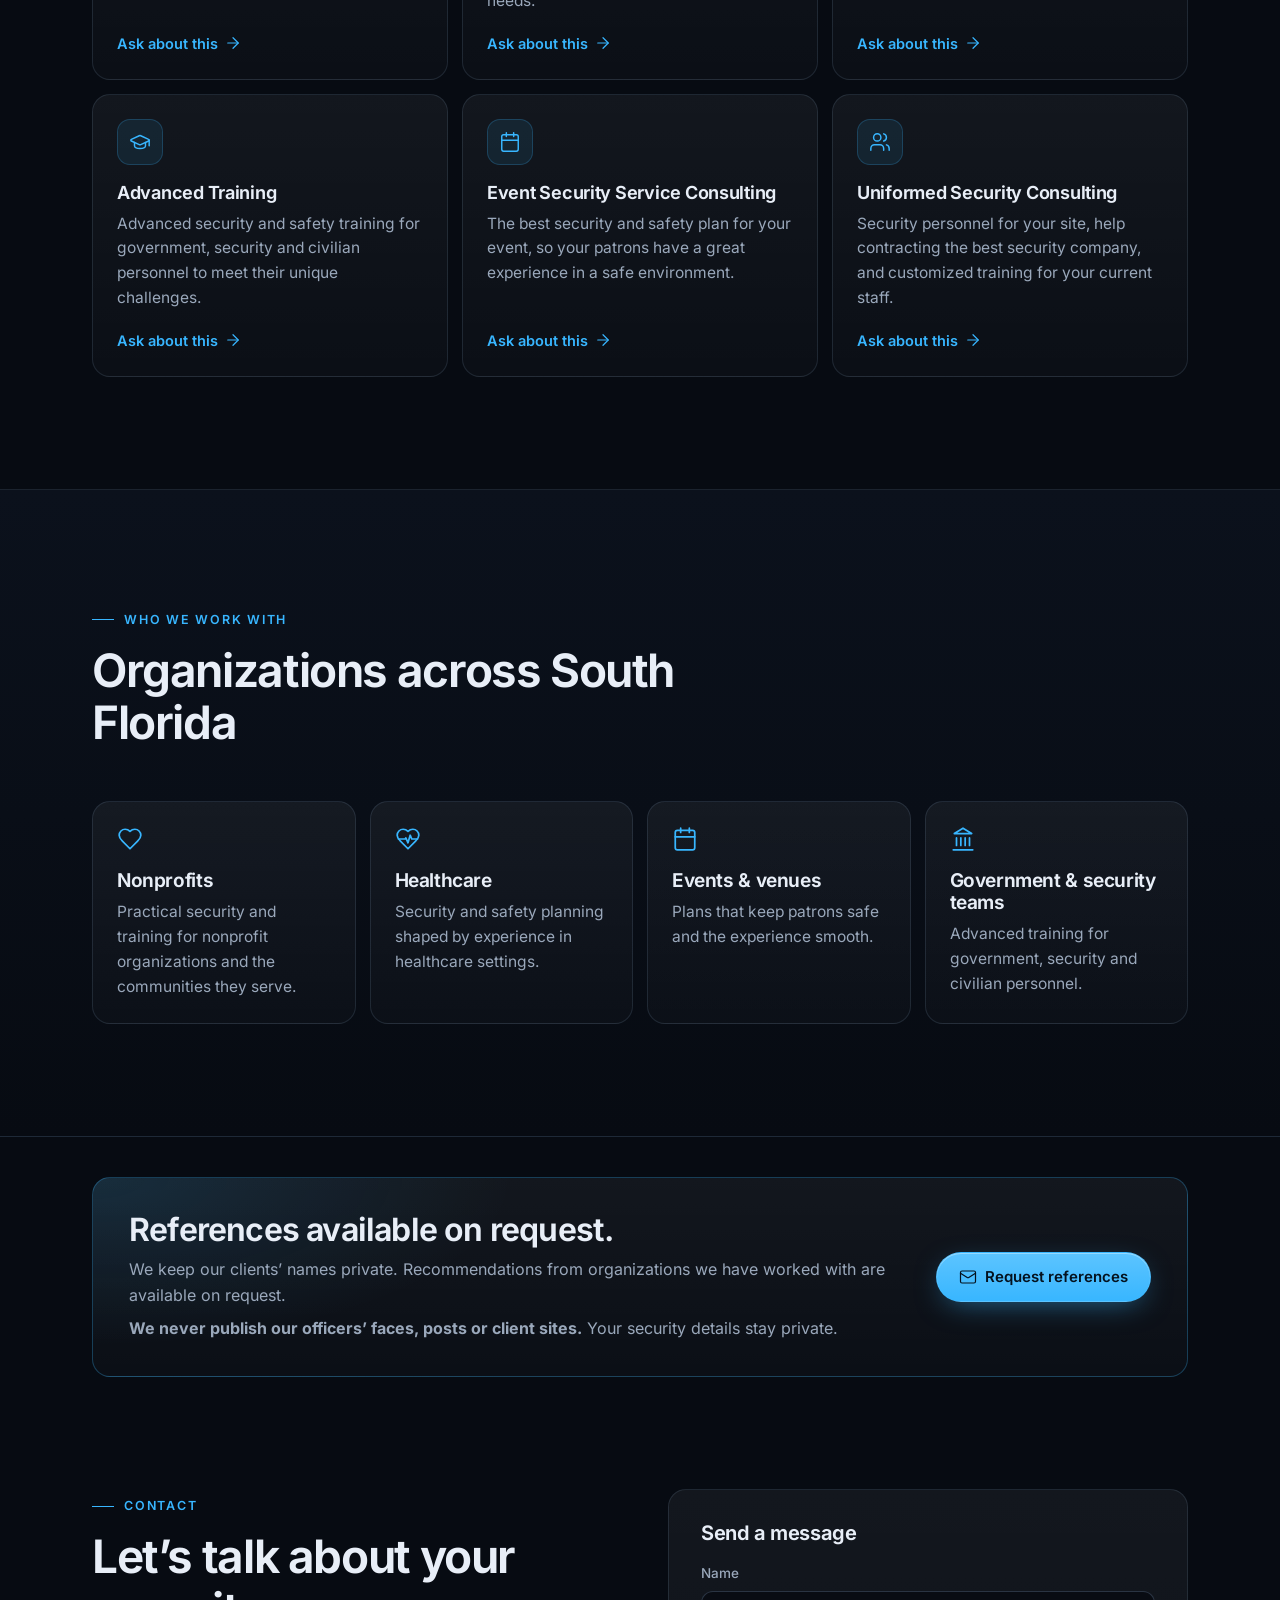
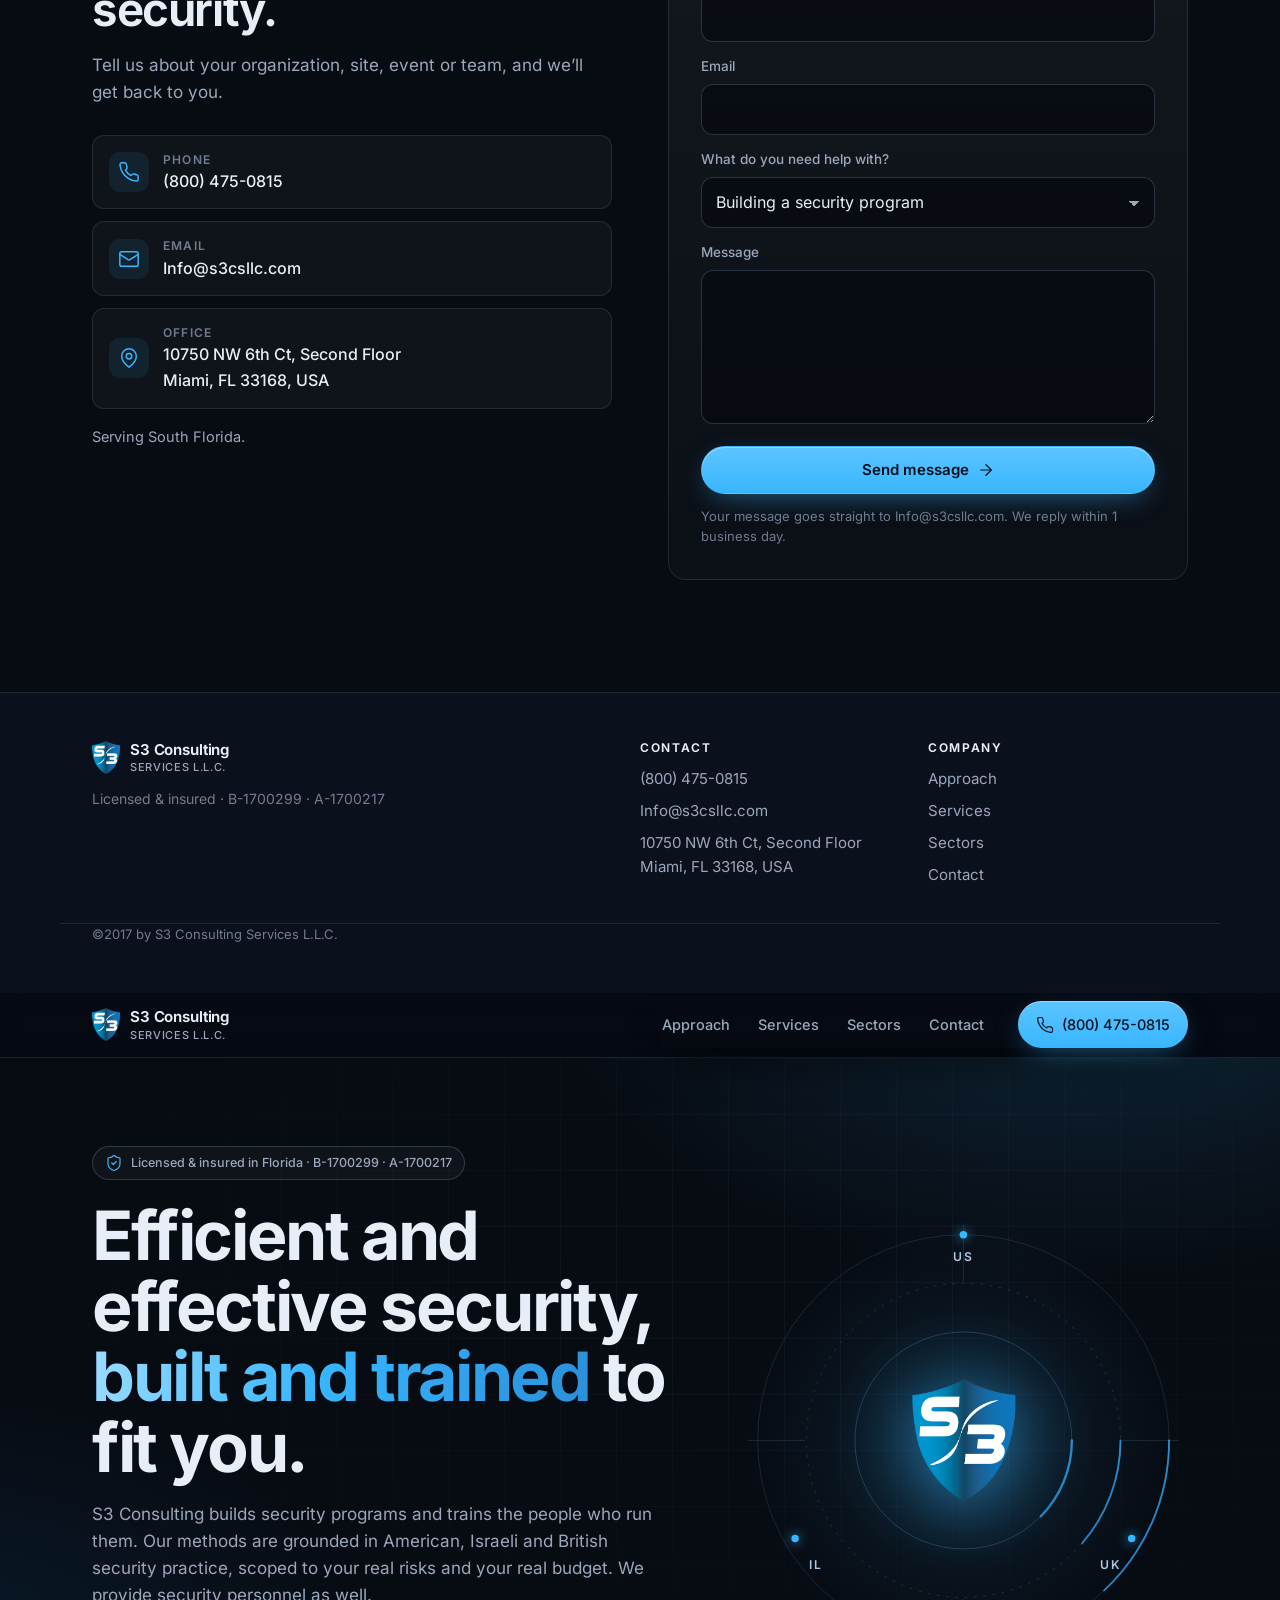
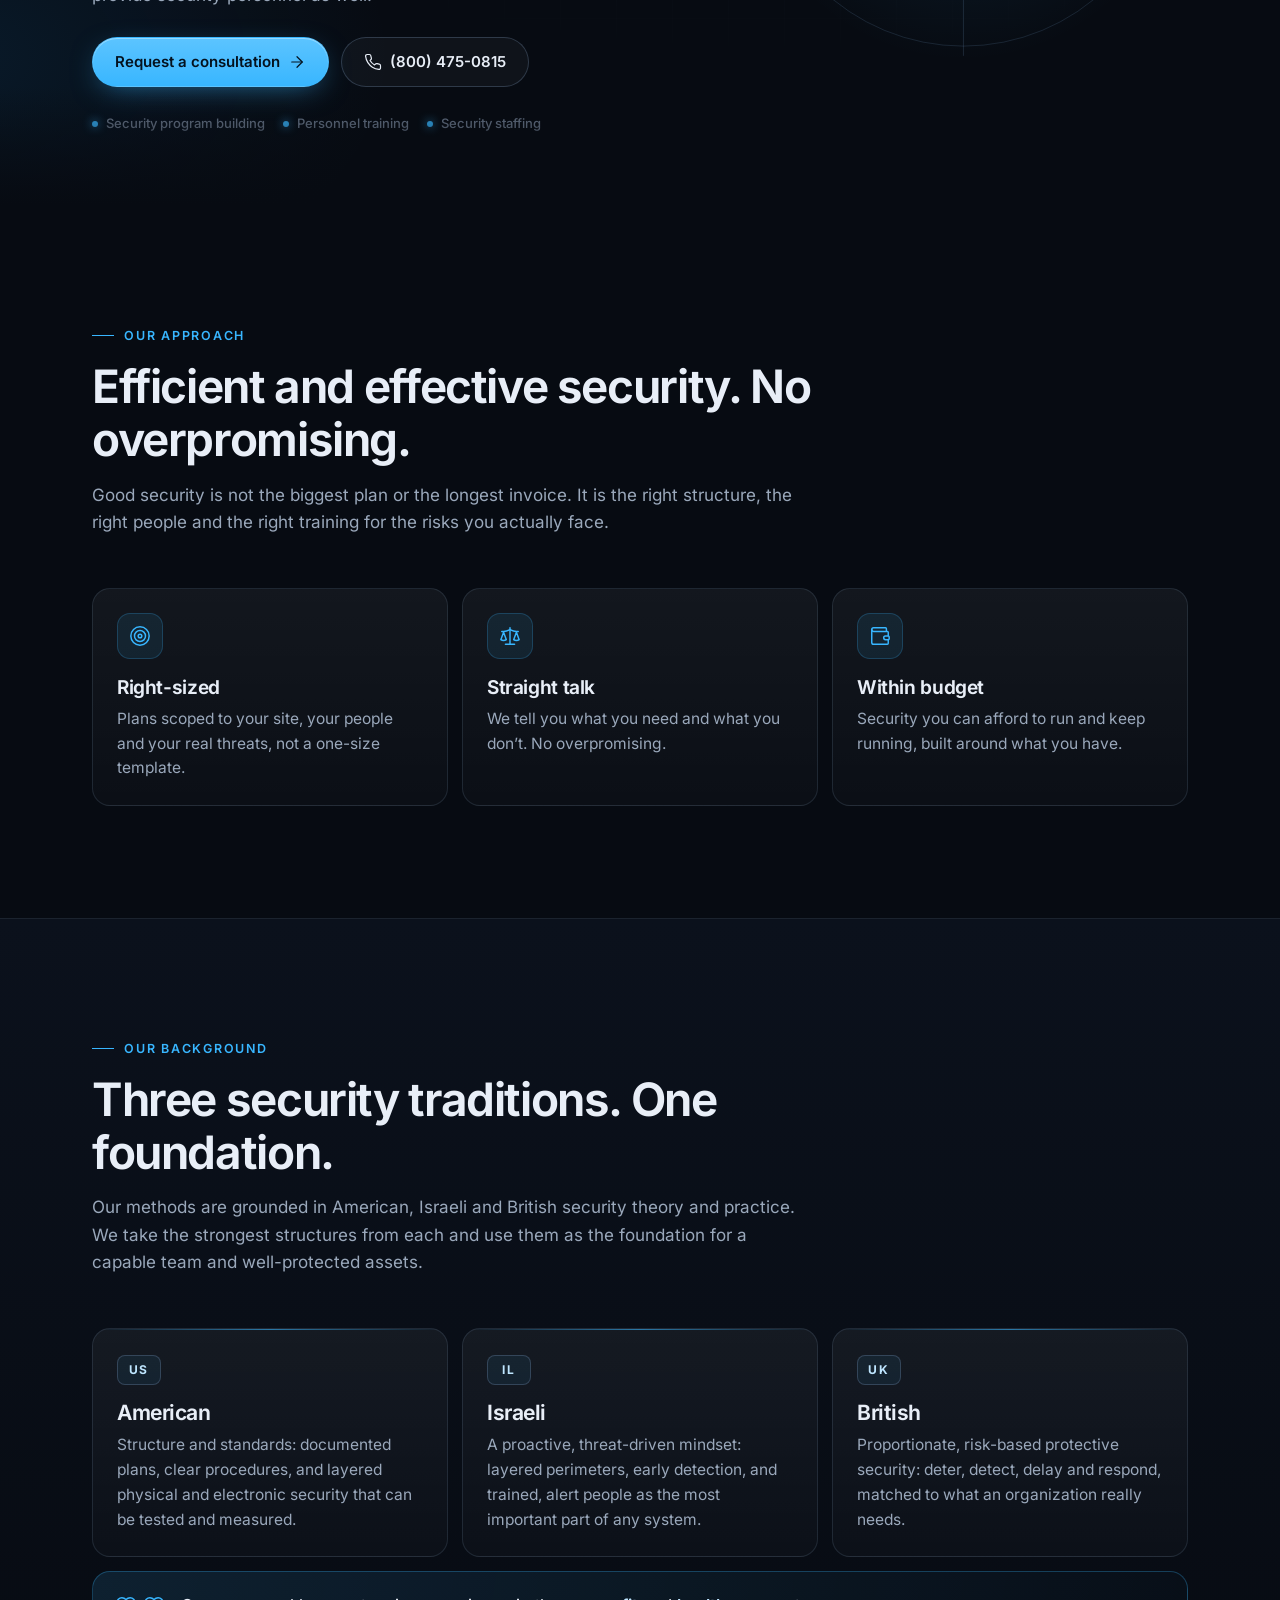
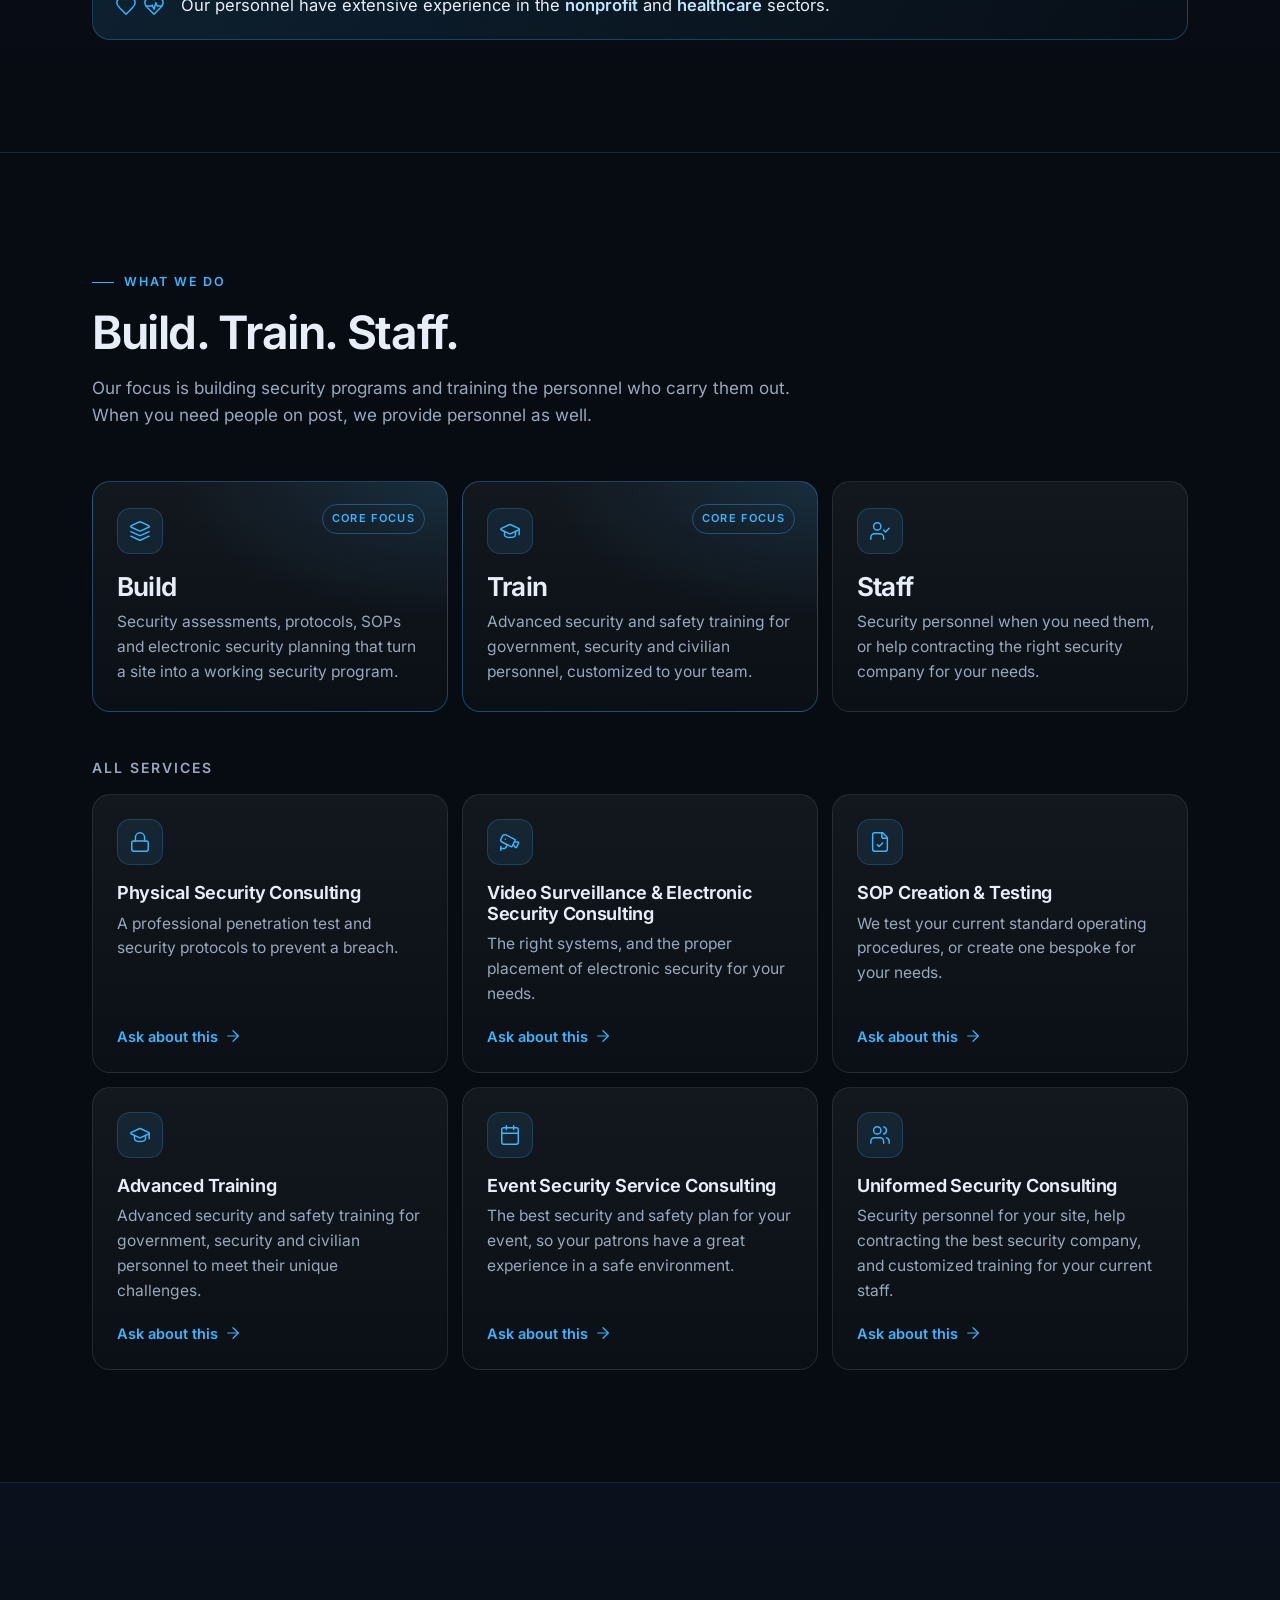
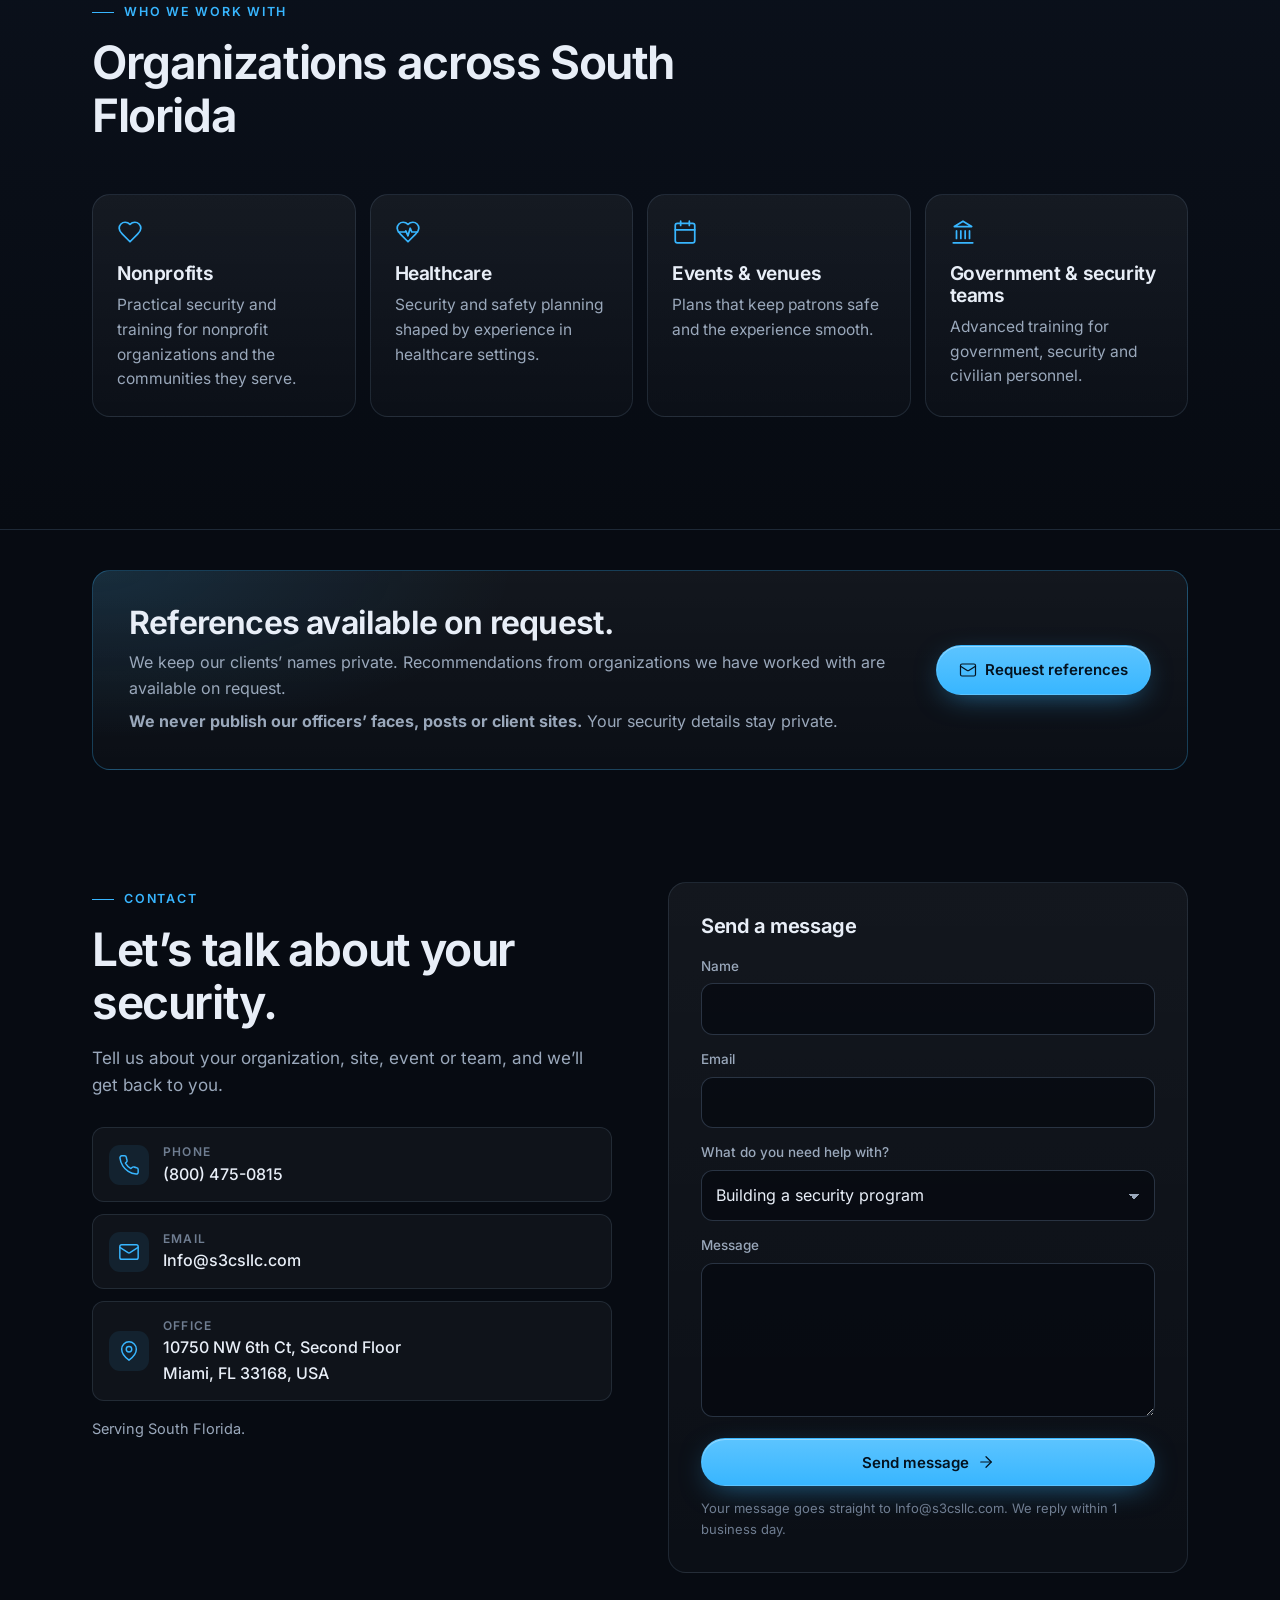
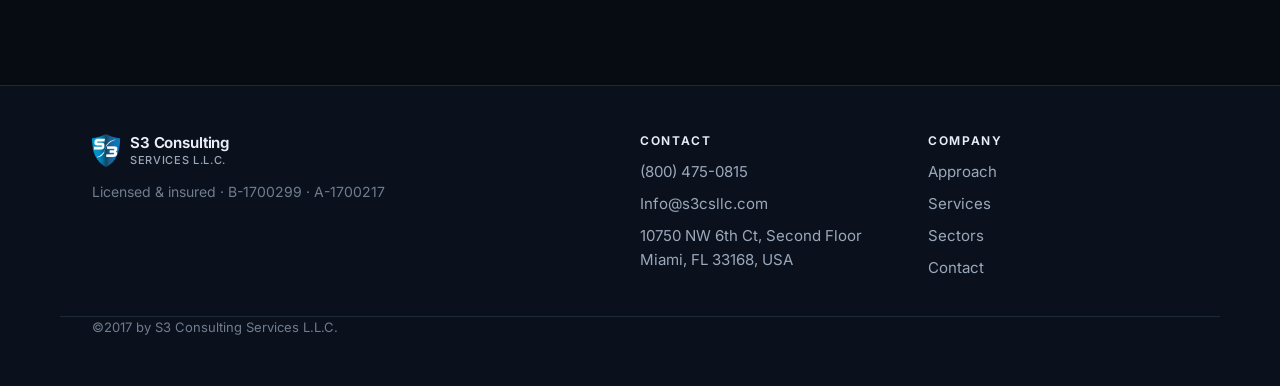
==== commit acbb3c52: "SEO: homepage meta tags, structured data, service links" ====
--- a/index.html
+++ b/index.html
@@ -13,7 +13,7 @@
 <link rel="apple-touch-icon" href="assets/apple-touch-icon.png">
 <link rel="preload" href="assets/inter-latin.woff2" as="font" type="font/woff2" crossorigin>
 <link rel="stylesheet" href="styles.css">
-</head>
+<link rel="canonical" href="https://s3csllc.com/"><meta property="og:url" content="https://s3csllc.com/"><meta property="og:site_name" content="S3 Consulting Services"><meta property="og:image" content="https://s3csllc.com/og.png"><meta property="og:image:width" content="1200"><meta property="og:image:height" content="630"><meta name="twitter:card" content="summary_large_image"><meta name="twitter:title" content="S3 Consulting Services | Security Program Building &amp; Training in South Florida"><meta name="twitter:description" content="S3 Consulting Services L.L.C. builds efficient and effective security programs and trains the people who run them, grounded in American, Israeli and British security practice. Miami, Florida. Licensed and insured, B-1700299 / A-1700217."><meta name="twitter:image" content="https://s3csllc.com/og.png"><script type="application/ld+json">{"@context": "https://schema.org", "@type": "ProfessionalService", "@id": "https://s3csllc.com/#org", "name": "S3 Consulting Services L.L.C.", "alternateName": "S3 Consulting", "url": "https://s3csllc.com/", "logo": "https://s3csllc.com/assets/s3-shield.png", "image": "https://s3csllc.com/og.png", "description": "Security program building, personnel training and security staffing in South Florida, grounded in American, Israeli and British security practice. Licensed and insured in Florida (B-1700299, A-1700217).", "telephone": "+1-800-475-0815", "email": "Info@s3csllc.com", "address": {"@type": "PostalAddress", "streetAddress": "10750 NW 6th Ct, Second Floor", "addressLocality": "Miami", "addressRegion": "FL", "postalCode": "33168", "addressCountry": "US"}, "areaServed": {"@type": "AdministrativeArea", "name": "South Florida"}, "identifier": [{"@type": "PropertyValue", "name": "Florida Class B license", "value": "B-1700299"}, {"@type": "PropertyValue", "name": "Florida Class A license", "value": "A-1700217"}], "hasOfferCatalog": {"@type": "OfferCatalog", "name": "Security consulting services", "itemListElement": [{"@type": "Offer", "itemOffered": {"@type": "Service", "name": "Physical Security Consulting", "url": "https://s3csllc.com/services/physical-security-consulting/"}}, {"@type": "Offer", "itemOffered": {"@type": "Service", "name": "Video Surveillance & Electronic Security Consulting", "url": "https://s3csllc.com/services/video-surveillance-electronic-security-consulting/"}}, {"@type": "Offer", "itemOffered": {"@type": "Service", "name": "SOP Creation & Testing", "url": "https://s3csllc.com/services/sop-creation-testing/"}}, {"@type": "Offer", "itemOffered": {"@type": "Service", "name": "Advanced Training", "url": "https://s3csllc.com/services/advanced-training/"}}, {"@type": "Offer", "itemOffered": {"@type": "Service", "name": "Event Security Service Consulting", "url": "https://s3csllc.com/services/event-security-service-consulting/"}}, {"@type": "Offer", "itemOffered": {"@type": "Service", "name": "Uniformed Security Consulting", "url": "https://s3csllc.com/services/uniformed-security-consulting/"}}]}}</script></head>
 <body>
 <a class="skip" href="#main">Skip to content</a>
 
@@ -133,37 +133,37 @@
     <div class="services">
       <article class="svc reveal">
         <div class="svc__icon"><svg class="i" aria-hidden="true" viewBox="0 0 24 24" fill="none" stroke="currentColor" stroke-width="1.6" stroke-linecap="round" stroke-linejoin="round"><rect width="18" height="11" x="3" y="11" rx="2"/><path d="M7 11V7a5 5 0 0 1 10 0v4"/></svg></div>
-        <h3>Physical Security Consulting</h3>
+        <h3><a href="services/physical-security-consulting/" style="color:inherit;text-decoration:none">Physical Security Consulting</a></h3>
         <p>A professional penetration test and security protocols to prevent a breach.</p>
         <a class="link" href="mailto:Info@s3csllc.com?subject=Physical%20Security%20Consulting">Ask about this <svg class="i i--sm" aria-hidden="true" viewBox="0 0 24 24" fill="none" stroke="currentColor" stroke-width="1.6" stroke-linecap="round" stroke-linejoin="round"><path d="M5 12h14"/><path d="m12 5 7 7-7 7"/></svg></a>
       </article>
       <article class="svc reveal">
         <div class="svc__icon"><svg class="i" aria-hidden="true" viewBox="0 0 24 24" fill="none" stroke="currentColor" stroke-width="1.6" stroke-linecap="round" stroke-linejoin="round"><path d="M16.75 12h3.632a1 1 0 0 1 .894 1.447l-2.034 4.069a1 1 0 0 1-1.708.134l-2.124-2.97"/><path d="M17.106 9.053a1 1 0 0 1 .447 1.341l-3.106 6.211a1 1 0 0 1-1.342.447L3.61 12.3a2.92 2.92 0 0 1-1.3-3.91L3.69 5.6a2.92 2.92 0 0 1 3.92-1.3z"/><path d="M2 19h3.76a2 2 0 0 0 1.8-1.1L9 15"/><path d="M2 21v-4"/><path d="M7 9h.01"/></svg></div>
-        <h3>Video Surveillance &amp; Electronic Security Consulting</h3>
+        <h3><a href="services/video-surveillance-electronic-security-consulting/" style="color:inherit;text-decoration:none">Video Surveillance &amp; Electronic Security Consulting</a></h3>
         <p>The right systems, and the proper placement of electronic security for your needs.</p>
         <a class="link" href="mailto:Info@s3csllc.com?subject=Video%20Surveillance%20and%20Electronic%20Security%20Consulting">Ask about this <svg class="i i--sm" aria-hidden="true" viewBox="0 0 24 24" fill="none" stroke="currentColor" stroke-width="1.6" stroke-linecap="round" stroke-linejoin="round"><path d="M5 12h14"/><path d="m12 5 7 7-7 7"/></svg></a>
       </article>
       <article class="svc reveal">
         <div class="svc__icon"><svg class="i" aria-hidden="true" viewBox="0 0 24 24" fill="none" stroke="currentColor" stroke-width="1.6" stroke-linecap="round" stroke-linejoin="round"><path d="M15 2H6a2 2 0 0 0-2 2v16a2 2 0 0 0 2 2h12a2 2 0 0 0 2-2V7Z"/><path d="M14 2v4a2 2 0 0 0 2 2h4"/><path d="m9 15 2 2 4-4"/></svg></div>
-        <h3>SOP Creation &amp; Testing</h3>
+        <h3><a href="services/sop-creation-testing/" style="color:inherit;text-decoration:none">SOP Creation &amp; Testing</a></h3>
         <p>We test your current standard operating procedures, or create one bespoke for your needs.</p>
         <a class="link" href="mailto:Info@s3csllc.com?subject=SOP%20Creation%20and%20Testing">Ask about this <svg class="i i--sm" aria-hidden="true" viewBox="0 0 24 24" fill="none" stroke="currentColor" stroke-width="1.6" stroke-linecap="round" stroke-linejoin="round"><path d="M5 12h14"/><path d="m12 5 7 7-7 7"/></svg></a>
       </article>
       <article class="svc reveal">
         <div class="svc__icon"><svg class="i" aria-hidden="true" viewBox="0 0 24 24" fill="none" stroke="currentColor" stroke-width="1.6" stroke-linecap="round" stroke-linejoin="round"><path d="M21.42 10.922a1 1 0 0 0-.019-1.838L12.83 5.18a2 2 0 0 0-1.66 0L2.6 9.08a1 1 0 0 0 0 1.832l8.57 3.908a2 2 0 0 0 1.66 0z"/><path d="M22 10v6"/><path d="M6 12.5V16a6 3 0 0 0 12 0v-3.5"/></svg></div>
-        <h3>Advanced Training</h3>
+        <h3><a href="services/advanced-training/" style="color:inherit;text-decoration:none">Advanced Training</a></h3>
         <p>Advanced security and safety training for government, security and civilian personnel to meet their unique challenges.</p>
         <a class="link" href="mailto:Info@s3csllc.com?subject=Advanced%20Training">Ask about this <svg class="i i--sm" aria-hidden="true" viewBox="0 0 24 24" fill="none" stroke="currentColor" stroke-width="1.6" stroke-linecap="round" stroke-linejoin="round"><path d="M5 12h14"/><path d="m12 5 7 7-7 7"/></svg></a>
       </article>
       <article class="svc reveal">
         <div class="svc__icon"><svg class="i" aria-hidden="true" viewBox="0 0 24 24" fill="none" stroke="currentColor" stroke-width="1.6" stroke-linecap="round" stroke-linejoin="round"><rect x="3" y="4" width="18" height="18" rx="2"/><path d="M16 2v4M8 2v4M3 10h18"/></svg></div>
-        <h3>Event Security Service Consulting</h3>
+        <h3><a href="services/event-security-service-consulting/" style="color:inherit;text-decoration:none">Event Security Service Consulting</a></h3>
         <p>The best security and safety plan for your event, so your patrons have a great experience in a safe environment.</p>
         <a class="link" href="mailto:Info@s3csllc.com?subject=Event%20Security%20Service%20Consulting">Ask about this <svg class="i i--sm" aria-hidden="true" viewBox="0 0 24 24" fill="none" stroke="currentColor" stroke-width="1.6" stroke-linecap="round" stroke-linejoin="round"><path d="M5 12h14"/><path d="m12 5 7 7-7 7"/></svg></a>
       </article>
       <article class="svc reveal">
         <div class="svc__icon"><svg class="i" aria-hidden="true" viewBox="0 0 24 24" fill="none" stroke="currentColor" stroke-width="1.6" stroke-linecap="round" stroke-linejoin="round"><path d="M16 21v-2a4 4 0 0 0-4-4H6a4 4 0 0 0-4 4v2"/><circle cx="9" cy="7" r="4"/><path d="M22 21v-2a4 4 0 0 0-3-3.87"/><path d="M16 3.13a4 4 0 0 1 0 7.75"/></svg></div>
-        <h3>Uniformed Security Consulting</h3>
+        <h3><a href="services/uniformed-security-consulting/" style="color:inherit;text-decoration:none">Uniformed Security Consulting</a></h3>
         <p>Security personnel for your site, help contracting the best security company, and customized training for your current staff.</p>
         <a class="link" href="mailto:Info@s3csllc.com?subject=Uniformed%20Security%20Consulting">Ask about this <svg class="i i--sm" aria-hidden="true" viewBox="0 0 24 24" fill="none" stroke="currentColor" stroke-width="1.6" stroke-linecap="round" stroke-linejoin="round"><path d="M5 12h14"/><path d="m12 5 7 7-7 7"/></svg></a>
       </article>
@@ -264,6 +264,275 @@
 
 <a class="callbar" href="tel:+18004750815"><svg class="i i--sm" aria-hidden="true" viewBox="0 0 24 24" fill="none" stroke="currentColor" stroke-width="1.6" stroke-linecap="round" stroke-linejoin="round"><path d="M22 16.92v3a2 2 0 0 1-2.18 2 19.79 19.79 0 0 1-8.63-3.07 19.5 19.5 0 0 1-6-6 19.79 19.79 0 0 1-3.07-8.67A2 2 0 0 1 4.11 2h3a2 2 0 0 1 2 1.72 12.84 12.84 0 0 0 .7 2.81 2 2 0 0 1-.45 2.11L8.09 9.91a16 16 0 0 0 6 6l1.27-1.27a2 2 0 0 1 2.11-.45 12.84 12.84 0 0 0 2.81.7A2 2 0 0 1 22 16.92z"/></svg>Call S3 &middot; (800) 475-0815</a>
 
-<script src="script.js?v=2" defer></script>
+<script src="script.js?v=4" defer></script>
 </body>
 </html>
+<!doctype html>
+<html lang="en">
+<head>
+<meta charset="utf-8">
+<meta name="viewport" content="width=device-width, initial-scale=1, viewport-fit=cover">
+<title>S3 Consulting Services | Security Program Building &amp; Training in South Florida</title>
+<meta name="description" content="S3 Consulting Services L.L.C. builds efficient and effective security programs and trains the people who run them, grounded in American, Israeli and British security practice. Miami, Florida. Licensed and insured, B-1700299 / A-1700217.">
+<meta name="theme-color" content="#070b12">
+<meta property="og:title" content="S3 Consulting Services L.L.C. | Efficient and effective security, built and trained">
+<meta property="og:description" content="Security program building, personnel training and security staffing. Grounded in American, Israeli and British security practice. Miami, FL.">
+<meta property="og:type" content="website">
+<link rel="icon" href="favicon.png" type="image/png">
+<link rel="apple-touch-icon" href="assets/apple-touch-icon.png">
+<link rel="preload" href="assets/inter-latin.woff2" as="font" type="font/woff2" crossorigin>
+<link rel="stylesheet" href="styles.css">
+</head>
+<body>
+<a class="skip" href="#main">Skip to content</a>
+
+<header class="header" id="top">
+  <div class="wrap header__in">
+    <a class="brand" href="#top" aria-label="S3 Consulting Services home">
+      <img src="assets/s3-shield.png" alt="" width="30" height="35">
+      <span class="brand__text">S3 Consulting<small>Services L.L.C.</small></span>
+    </a>
+    <button class="navtoggle" aria-expanded="false" aria-controls="nav" aria-label="Open menu"><span></span><span></span></button>
+    <nav id="nav" class="nav" aria-label="Main">
+      <a href="#approach">Approach</a>
+      <a href="#services">Services</a>
+      <a href="#sectors">Sectors</a>
+      <a href="#contact">Contact</a>
+      <a class="btn btn--sm btn--primary nav__cta" href="tel:+18004750815"><svg class="i i--sm" aria-hidden="true" viewBox="0 0 24 24" fill="none" stroke="currentColor" stroke-width="1.6" stroke-linecap="round" stroke-linejoin="round"><path d="M22 16.92v3a2 2 0 0 1-2.18 2 19.79 19.79 0 0 1-8.63-3.07 19.5 19.5 0 0 1-6-6 19.79 19.79 0 0 1-3.07-8.67A2 2 0 0 1 4.11 2h3a2 2 0 0 1 2 1.72 12.84 12.84 0 0 0 .7 2.81 2 2 0 0 1-.45 2.11L8.09 9.91a16 16 0 0 0 6 6l1.27-1.27a2 2 0 0 1 2.11-.45 12.84 12.84 0 0 0 2.81.7A2 2 0 0 1 22 16.92z"/></svg>(800) 475-0815</a>
+    </nav>
+  </div>
+</header>
+
+<main id="main">
+
+<section class="hero" aria-labelledby="hero-title">
+  <div class="hero__grid" aria-hidden="true"></div>
+  <div class="wrap hero__in">
+    <div class="hero__copy">
+      <p class="chip"><svg class="i i--sm" aria-hidden="true" viewBox="0 0 24 24" fill="none" stroke="currentColor" stroke-width="1.6" stroke-linecap="round" stroke-linejoin="round"><path d="M20 13c0 5-3.5 7.5-7.66 8.95a1 1 0 0 1-.67-.01C7.5 20.5 4 18 4 13V6a1 1 0 0 1 1-1c2 0 4.5-1.2 6.24-2.72a1.17 1.17 0 0 1 1.52 0C14.51 3.81 17 5 19 5a1 1 0 0 1 1 1z"/><path d="m9 12 2 2 4-4"/></svg><span>Licensed &amp; insured <span class="nw">in Florida</span> &middot; <span class="nw">B-1700299</span> &middot; <span class="nw">A-1700217</span></span></p>
+      <h1 id="hero-title">Efficient and effective security, <span class="grad">built and trained</span> to fit you.</h1>
+      <p class="hero__lead">S3 Consulting builds security programs and trains the people who run them. Our methods are grounded in American, Israeli and British security practice, scoped to your real risks and your real budget. We provide security personnel as well.</p>
+      <div class="hero__ctas">
+        <a class="btn btn--primary" href="#contact">Request a consultation <svg class="i i--sm" aria-hidden="true" viewBox="0 0 24 24" fill="none" stroke="currentColor" stroke-width="1.6" stroke-linecap="round" stroke-linejoin="round"><path d="M5 12h14"/><path d="m12 5 7 7-7 7"/></svg></a>
+        <a class="btn btn--ghost" href="tel:+18004750815"><svg class="i i--sm" aria-hidden="true" viewBox="0 0 24 24" fill="none" stroke="currentColor" stroke-width="1.6" stroke-linecap="round" stroke-linejoin="round"><path d="M22 16.92v3a2 2 0 0 1-2.18 2 19.79 19.79 0 0 1-8.63-3.07 19.5 19.5 0 0 1-6-6 19.79 19.79 0 0 1-3.07-8.67A2 2 0 0 1 4.11 2h3a2 2 0 0 1 2 1.72 12.84 12.84 0 0 0 .7 2.81 2 2 0 0 1-.45 2.11L8.09 9.91a16 16 0 0 0 6 6l1.27-1.27a2 2 0 0 1 2.11-.45 12.84 12.84 0 0 0 2.81.7A2 2 0 0 1 22 16.92z"/></svg>(800) 475-0815</a>
+      </div>
+      <ul class="hero__tags" aria-label="Focus areas">
+        <li>Security program building</li><li>Personnel training</li><li>Security staffing</li>
+      </ul>
+    </div>
+    <div class="hero__art">
+      <div class="orb">
+        <svg class="rings" viewBox="0 0 480 480" aria-hidden="true">
+          <defs>
+            <radialGradient id="rg" cx="50%" cy="50%" r="50%"><stop offset="0" stop-color="#38b6ff" stop-opacity=".28"/><stop offset=".6" stop-color="#38b6ff" stop-opacity=".05"/><stop offset="1" stop-color="#38b6ff" stop-opacity="0"/></radialGradient>
+            <linearGradient id="lg" x1="0" y1="0" x2="1" y2="1"><stop offset="0" stop-color="#7dd3fc"/><stop offset="1" stop-color="#1673b9"/></linearGradient>
+          </defs>
+          <circle cx="240" cy="240" r="236" fill="url(#rg)"/>
+          <g fill="none" stroke-linecap="round">
+            <circle cx="240" cy="240" r="220" stroke="rgba(148,197,255,.14)" stroke-width="1"/>
+            <circle class="spin spin--slow" cx="240" cy="240" r="220" stroke="url(#lg)" stroke-width="2" stroke-dasharray="180 1202" />
+            <circle cx="240" cy="240" r="168" stroke="rgba(148,197,255,.18)" stroke-width="1" stroke-dasharray="2 8"/>
+            <circle class="spin spin--rev" cx="240" cy="240" r="168" stroke="url(#lg)" stroke-width="2" stroke-dasharray="120 936"/>
+            <circle cx="240" cy="240" r="116" stroke="rgba(148,197,255,.22)" stroke-width="1"/>
+            <circle class="spin" cx="240" cy="240" r="116" stroke="url(#lg)" stroke-width="2.5" stroke-dasharray="90 639"/>
+            <path d="M240 10v60M240 410v60M10 240h60M410 240h60" stroke="rgba(148,197,255,.16)" stroke-width="1"/>
+          </g>
+          <g class="nodes">
+            <circle cx="240" cy="20" r="4"/><circle cx="420" cy="345" r="4"/><circle cx="60" cy="345" r="4"/>
+          </g>
+          <g class="labels" font-family="Inter, system-ui, sans-serif" font-size="13" font-weight="600" letter-spacing="2">
+            <text x="240" y="48" text-anchor="middle">US</text>
+            <text x="398" y="378" text-anchor="middle">UK</text>
+            <text x="82" y="378" text-anchor="middle">IL</text>
+          </g>
+        </svg>
+        <img class="orb__shield" src="assets/s3-shield.png" alt="" width="341" height="400">
+      </div>
+    </div>
+  </div>
+</section>
+
+<section class="section" id="approach" aria-labelledby="approach-title">
+  <div class="wrap">
+    <div class="head reveal">
+      <p class="eyebrow">Our approach</p>
+      <h2 id="approach-title">Efficient and effective security. No overpromising.</h2>
+      <p class="lead">Good security is not the biggest plan or the longest invoice. It is the right structure, the right people and the right training for the risks you actually face.</p>
+    </div>
+    <div class="principles">
+      <div class="principle reveal"><div class="principle__icon"><svg class="i" aria-hidden="true" viewBox="0 0 24 24" fill="none" stroke="currentColor" stroke-width="1.6" stroke-linecap="round" stroke-linejoin="round"><circle cx="12" cy="12" r="10"/><circle cx="12" cy="12" r="6"/><circle cx="12" cy="12" r="2"/></svg></div><h3>Right-sized</h3><p>Plans scoped to your site, your people and your real threats, not a one-size template.</p></div>
+      <div class="principle reveal"><div class="principle__icon"><svg class="i" aria-hidden="true" viewBox="0 0 24 24" fill="none" stroke="currentColor" stroke-width="1.6" stroke-linecap="round" stroke-linejoin="round"><path d="m16 16 3-8 3 8c-.87.65-1.92 1-3 1s-2.13-.35-3-1Z"/><path d="m2 16 3-8 3 8c-.87.65-1.92 1-3 1s-2.13-.35-3-1Z"/><path d="M7 21h10"/><path d="M12 3v18"/><path d="M3 7h2c2 0 5-1 7-2 2 1 5 2 7 2h2"/></svg></div><h3>Straight talk</h3><p>We tell you what you need and what you don&rsquo;t. No overpromising.</p></div>
+      <div class="principle reveal"><div class="principle__icon"><svg class="i" aria-hidden="true" viewBox="0 0 24 24" fill="none" stroke="currentColor" stroke-width="1.6" stroke-linecap="round" stroke-linejoin="round"><path d="M19 7V4a1 1 0 0 0-1-1H5a2 2 0 0 0 0 4h15a1 1 0 0 1 1 1v4h-3a2 2 0 0 0 0 4h3a1 1 0 0 0 1-1v-2a1 1 0 0 0-1-1"/><path d="M3 5v14a2 2 0 0 0 2 2h15a1 1 0 0 0 1-1v-4"/></svg></div><h3>Within budget</h3><p>Security you can afford to run and keep running, built around what you have.</p></div>
+    </div>
+  </div>
+</section>
+
+<section class="section section--alt" id="background" aria-labelledby="background-title">
+  <div class="wrap">
+    <div class="head reveal">
+      <p class="eyebrow">Our background</p>
+      <h2 id="background-title">Three security traditions. One foundation.</h2>
+      <p class="lead">Our methods are grounded in American, Israeli and British security theory and practice. We take the strongest structures from each and use them as the foundation for a capable team and well-protected assets.</p>
+    </div>
+    <div class="traditions">
+      <article class="trad reveal"><span class="trad__mark">US</span><h3>American</h3><p>Structure and standards: documented plans, clear procedures, and layered physical and electronic security that can be tested and measured.</p></article>
+      <article class="trad reveal"><span class="trad__mark">IL</span><h3>Israeli</h3><p>A proactive, threat-driven mindset: layered perimeters, early detection, and trained, alert people as the most important part of any system.</p></article>
+      <article class="trad reveal"><span class="trad__mark">UK</span><h3>British</h3><p>Proportionate, risk-based protective security: deter, detect, delay and respond, matched to what an organization really needs.</p></article>
+    </div>
+    <div class="sectorline reveal">
+      <div class="sectorline__icons"><svg class="i" aria-hidden="true" viewBox="0 0 24 24" fill="none" stroke="currentColor" stroke-width="1.6" stroke-linecap="round" stroke-linejoin="round"><path d="M19 14c1.49-1.46 3-3.21 3-5.5A5.5 5.5 0 0 0 16.5 3c-1.76 0-3 .5-4.5 2-1.5-1.5-2.74-2-4.5-2A5.5 5.5 0 0 0 2 8.5c0 2.3 1.5 4.05 3 5.5l7 7Z"/></svg><svg class="i" aria-hidden="true" viewBox="0 0 24 24" fill="none" stroke="currentColor" stroke-width="1.6" stroke-linecap="round" stroke-linejoin="round"><path d="M19 14c1.49-1.46 3-3.21 3-5.5A5.5 5.5 0 0 0 16.5 3c-1.76 0-3 .5-4.5 2-1.5-1.5-2.74-2-4.5-2A5.5 5.5 0 0 0 2 8.5c0 2.3 1.5 4.05 3 5.5l7 7Z"/><path d="M3.22 12H9.5l.5-1 2 4.5 2-7 1.5 3.5h5.27"/></svg></div>
+      <p>Our personnel have extensive experience in the <strong>nonprofit</strong> and <strong>healthcare</strong> sectors.</p>
+    </div>
+  </div>
+</section>
+
+<section class="section" id="services" aria-labelledby="services-title">
+  <div class="wrap">
+    <div class="head reveal">
+      <p class="eyebrow">What we do</p>
+      <h2 id="services-title">Build. Train. Staff.</h2>
+      <p class="lead">Our focus is building security programs and training the personnel who carry them out. When you need people on post, we provide personnel as well.</p>
+    </div>
+    <div class="pillars">
+      <article class="pillar pillar--focus reveal"><span class="tag">Core focus</span><div class="pillar__icon"><svg class="i" aria-hidden="true" viewBox="0 0 24 24" fill="none" stroke="currentColor" stroke-width="1.6" stroke-linecap="round" stroke-linejoin="round"><path d="M12.83 2.18a2 2 0 0 0-1.66 0L2.6 6.08a1 1 0 0 0 0 1.83l8.58 3.91a2 2 0 0 0 1.66 0l8.58-3.9a1 1 0 0 0 0-1.83Z"/><path d="m22 17.65-9.17 4.16a2 2 0 0 1-1.66 0L2 17.65"/><path d="m22 12.65-9.17 4.16a2 2 0 0 1-1.66 0L2 12.65"/></svg></div><h3>Build</h3><p>Security assessments, protocols, SOPs and electronic security planning that turn a site into a working security program.</p></article>
+      <article class="pillar pillar--focus reveal"><span class="tag">Core focus</span><div class="pillar__icon"><svg class="i" aria-hidden="true" viewBox="0 0 24 24" fill="none" stroke="currentColor" stroke-width="1.6" stroke-linecap="round" stroke-linejoin="round"><path d="M21.42 10.922a1 1 0 0 0-.019-1.838L12.83 5.18a2 2 0 0 0-1.66 0L2.6 9.08a1 1 0 0 0 0 1.832l8.57 3.908a2 2 0 0 0 1.66 0z"/><path d="M22 10v6"/><path d="M6 12.5V16a6 3 0 0 0 12 0v-3.5"/></svg></div><h3>Train</h3><p>Advanced security and safety training for government, security and civilian personnel, customized to your team.</p></article>
+      <article class="pillar reveal"><div class="pillar__icon"><svg class="i" aria-hidden="true" viewBox="0 0 24 24" fill="none" stroke="currentColor" stroke-width="1.6" stroke-linecap="round" stroke-linejoin="round"><path d="M16 21v-2a4 4 0 0 0-4-4H6a4 4 0 0 0-4 4v2"/><circle cx="9" cy="7" r="4"/><path d="m16 11 2 2 4-4"/></svg></div><h3>Staff</h3><p>Security personnel when you need them, or help contracting the right security company for your needs.</p></article>
+    </div>
+    <h3 class="subhead reveal">All services</h3>
+    <div class="services">
+      <article class="svc reveal">
+        <div class="svc__icon"><svg class="i" aria-hidden="true" viewBox="0 0 24 24" fill="none" stroke="currentColor" stroke-width="1.6" stroke-linecap="round" stroke-linejoin="round"><rect width="18" height="11" x="3" y="11" rx="2"/><path d="M7 11V7a5 5 0 0 1 10 0v4"/></svg></div>
+        <h3>Physical Security Consulting</h3>
+        <p>A professional penetration test and security protocols to prevent a breach.</p>
+        <a class="link" href="mailto:Info@s3csllc.com?subject=Physical%20Security%20Consulting">Ask about this <svg class="i i--sm" aria-hidden="true" viewBox="0 0 24 24" fill="none" stroke="currentColor" stroke-width="1.6" stroke-linecap="round" stroke-linejoin="round"><path d="M5 12h14"/><path d="m12 5 7 7-7 7"/></svg></a>
+      </article>
+      <article class="svc reveal">
+        <div class="svc__icon"><svg class="i" aria-hidden="true" viewBox="0 0 24 24" fill="none" stroke="currentColor" stroke-width="1.6" stroke-linecap="round" stroke-linejoin="round"><path d="M16.75 12h3.632a1 1 0 0 1 .894 1.447l-2.034 4.069a1 1 0 0 1-1.708.134l-2.124-2.97"/><path d="M17.106 9.053a1 1 0 0 1 .447 1.341l-3.106 6.211a1 1 0 0 1-1.342.447L3.61 12.3a2.92 2.92 0 0 1-1.3-3.91L3.69 5.6a2.92 2.92 0 0 1 3.92-1.3z"/><path d="M2 19h3.76a2 2 0 0 0 1.8-1.1L9 15"/><path d="M2 21v-4"/><path d="M7 9h.01"/></svg></div>
+        <h3>Video Surveillance &amp; Electronic Security Consulting</h3>
+        <p>The right systems, and the proper placement of electronic security for your needs.</p>
+        <a class="link" href="mailto:Info@s3csllc.com?subject=Video%20Surveillance%20and%20Electronic%20Security%20Consulting">Ask about this <svg class="i i--sm" aria-hidden="true" viewBox="0 0 24 24" fill="none" stroke="currentColor" stroke-width="1.6" stroke-linecap="round" stroke-linejoin="round"><path d="M5 12h14"/><path d="m12 5 7 7-7 7"/></svg></a>
+      </article>
+      <article class="svc reveal">
+        <div class="svc__icon"><svg class="i" aria-hidden="true" viewBox="0 0 24 24" fill="none" stroke="currentColor" stroke-width="1.6" stroke-linecap="round" stroke-linejoin="round"><path d="M15 2H6a2 2 0 0 0-2 2v16a2 2 0 0 0 2 2h12a2 2 0 0 0 2-2V7Z"/><path d="M14 2v4a2 2 0 0 0 2 2h4"/><path d="m9 15 2 2 4-4"/></svg></div>
+        <h3>SOP Creation &amp; Testing</h3>
+        <p>We test your current standard operating procedures, or create one bespoke for your needs.</p>
+        <a class="link" href="mailto:Info@s3csllc.com?subject=SOP%20Creation%20and%20Testing">Ask about this <svg class="i i--sm" aria-hidden="true" viewBox="0 0 24 24" fill="none" stroke="currentColor" stroke-width="1.6" stroke-linecap="round" stroke-linejoin="round"><path d="M5 12h14"/><path d="m12 5 7 7-7 7"/></svg></a>
+      </article>
+      <article class="svc reveal">
+        <div class="svc__icon"><svg class="i" aria-hidden="true" viewBox="0 0 24 24" fill="none" stroke="currentColor" stroke-width="1.6" stroke-linecap="round" stroke-linejoin="round"><path d="M21.42 10.922a1 1 0 0 0-.019-1.838L12.83 5.18a2 2 0 0 0-1.66 0L2.6 9.08a1 1 0 0 0 0 1.832l8.57 3.908a2 2 0 0 0 1.66 0z"/><path d="M22 10v6"/><path d="M6 12.5V16a6 3 0 0 0 12 0v-3.5"/></svg></div>
+        <h3>Advanced Training</h3>
+        <p>Advanced security and safety training for government, security and civilian personnel to meet their unique challenges.</p>
+        <a class="link" href="mailto:Info@s3csllc.com?subject=Advanced%20Training">Ask about this <svg class="i i--sm" aria-hidden="true" viewBox="0 0 24 24" fill="none" stroke="currentColor" stroke-width="1.6" stroke-linecap="round" stroke-linejoin="round"><path d="M5 12h14"/><path d="m12 5 7 7-7 7"/></svg></a>
+      </article>
+      <article class="svc reveal">
+        <div class="svc__icon"><svg class="i" aria-hidden="true" viewBox="0 0 24 24" fill="none" stroke="currentColor" stroke-width="1.6" stroke-linecap="round" stroke-linejoin="round"><rect x="3" y="4" width="18" height="18" rx="2"/><path d="M16 2v4M8 2v4M3 10h18"/></svg></div>
+        <h3>Event Security Service Consulting</h3>
+        <p>The best security and safety plan for your event, so your patrons have a great experience in a safe environment.</p>
+        <a class="link" href="mailto:Info@s3csllc.com?subject=Event%20Security%20Service%20Consulting">Ask about this <svg class="i i--sm" aria-hidden="true" viewBox="0 0 24 24" fill="none" stroke="currentColor" stroke-width="1.6" stroke-linecap="round" stroke-linejoin="round"><path d="M5 12h14"/><path d="m12 5 7 7-7 7"/></svg></a>
+      </article>
+      <article class="svc reveal">
+        <div class="svc__icon"><svg class="i" aria-hidden="true" viewBox="0 0 24 24" fill="none" stroke="currentColor" stroke-width="1.6" stroke-linecap="round" stroke-linejoin="round"><path d="M16 21v-2a4 4 0 0 0-4-4H6a4 4 0 0 0-4 4v2"/><circle cx="9" cy="7" r="4"/><path d="M22 21v-2a4 4 0 0 0-3-3.87"/><path d="M16 3.13a4 4 0 0 1 0 7.75"/></svg></div>
+        <h3>Uniformed Security Consulting</h3>
+        <p>Security personnel for your site, help contracting the best security company, and customized training for your current staff.</p>
+        <a class="link" href="mailto:Info@s3csllc.com?subject=Uniformed%20Security%20Consulting">Ask about this <svg class="i i--sm" aria-hidden="true" viewBox="0 0 24 24" fill="none" stroke="currentColor" stroke-width="1.6" stroke-linecap="round" stroke-linejoin="round"><path d="M5 12h14"/><path d="m12 5 7 7-7 7"/></svg></a>
+      </article>
+    </div>
+  </div>
+</section>
+
+<section class="section section--alt" id="sectors" aria-labelledby="sectors-title">
+  <div class="wrap">
+    <div class="head reveal">
+      <p class="eyebrow">Who we work with</p>
+      <h2 id="sectors-title">Organizations across South Florida</h2>
+    </div>
+    <div class="sectors">
+      <div class="sector reveal"><svg class="i" aria-hidden="true" viewBox="0 0 24 24" fill="none" stroke="currentColor" stroke-width="1.6" stroke-linecap="round" stroke-linejoin="round"><path d="M19 14c1.49-1.46 3-3.21 3-5.5A5.5 5.5 0 0 0 16.5 3c-1.76 0-3 .5-4.5 2-1.5-1.5-2.74-2-4.5-2A5.5 5.5 0 0 0 2 8.5c0 2.3 1.5 4.05 3 5.5l7 7Z"/></svg><h3>Nonprofits</h3><p>Practical security and training for nonprofit organizations and the communities they serve.</p></div>
+      <div class="sector reveal"><svg class="i" aria-hidden="true" viewBox="0 0 24 24" fill="none" stroke="currentColor" stroke-width="1.6" stroke-linecap="round" stroke-linejoin="round"><path d="M19 14c1.49-1.46 3-3.21 3-5.5A5.5 5.5 0 0 0 16.5 3c-1.76 0-3 .5-4.5 2-1.5-1.5-2.74-2-4.5-2A5.5 5.5 0 0 0 2 8.5c0 2.3 1.5 4.05 3 5.5l7 7Z"/><path d="M3.22 12H9.5l.5-1 2 4.5 2-7 1.5 3.5h5.27"/></svg><h3>Healthcare</h3><p>Security and safety planning shaped by experience in healthcare settings.</p></div>
+      <div class="sector reveal"><svg class="i" aria-hidden="true" viewBox="0 0 24 24" fill="none" stroke="currentColor" stroke-width="1.6" stroke-linecap="round" stroke-linejoin="round"><rect x="3" y="4" width="18" height="18" rx="2"/><path d="M16 2v4M8 2v4M3 10h18"/></svg><h3>Events &amp; venues</h3><p>Plans that keep patrons safe and the experience smooth.</p></div>
+      <div class="sector reveal"><svg class="i" aria-hidden="true" viewBox="0 0 24 24" fill="none" stroke="currentColor" stroke-width="1.6" stroke-linecap="round" stroke-linejoin="round"><path d="M3 22h18"/><path d="M6 18v-7"/><path d="M10 18v-7"/><path d="M14 18v-7"/><path d="M18 18v-7"/><path d="M12 2 20 7H4z"/></svg><h3>Government &amp; security teams</h3><p>Advanced training for government, security and civilian personnel.</p></div>
+    </div>
+  </div>
+</section>
+
+<section class="section section--tight" aria-labelledby="refs-title">
+  <div class="wrap">
+    <div class="refs reveal">
+      <div>
+        <h2 id="refs-title">References available on request.</h2>
+        <p>We keep our clients&rsquo; names private. Recommendations from organizations we have worked with are available on request.</p>
+        <p><strong>We never publish our officers&rsquo; faces, posts or client sites.</strong> Your security details stay private.</p>
+      </div>
+      <a class="btn btn--primary" href="mailto:Info@s3csllc.com?subject=Reference%20request"><svg class="i i--sm" aria-hidden="true" viewBox="0 0 24 24" fill="none" stroke="currentColor" stroke-width="1.6" stroke-linecap="round" stroke-linejoin="round"><rect width="20" height="16" x="2" y="4" rx="2"/><path d="m22 7-8.97 5.7a1.94 1.94 0 0 1-2.06 0L2 7"/></svg>Request references</a>
+    </div>
+  </div>
+</section>
+
+<section class="section" id="contact" aria-labelledby="contact-title">
+  <div class="wrap contact">
+    <div class="contact__info reveal">
+      <p class="eyebrow">Contact</p>
+      <h2 id="contact-title">Let&rsquo;s talk about your security.</h2>
+      <p class="lead">Tell us about your organization, site, event or team, and we&rsquo;ll get back to you.</p>
+      <ul class="contact__list">
+        <li><span class="contact__ic"><svg class="i" aria-hidden="true" viewBox="0 0 24 24" fill="none" stroke="currentColor" stroke-width="1.6" stroke-linecap="round" stroke-linejoin="round"><path d="M22 16.92v3a2 2 0 0 1-2.18 2 19.79 19.79 0 0 1-8.63-3.07 19.5 19.5 0 0 1-6-6 19.79 19.79 0 0 1-3.07-8.67A2 2 0 0 1 4.11 2h3a2 2 0 0 1 2 1.72 12.84 12.84 0 0 0 .7 2.81 2 2 0 0 1-.45 2.11L8.09 9.91a16 16 0 0 0 6 6l1.27-1.27a2 2 0 0 1 2.11-.45 12.84 12.84 0 0 0 2.81.7A2 2 0 0 1 22 16.92z"/></svg></span><div><span>Phone</span><a href="tel:+18004750815">(800) 475-0815</a></div></li>
+        <li><span class="contact__ic"><svg class="i" aria-hidden="true" viewBox="0 0 24 24" fill="none" stroke="currentColor" stroke-width="1.6" stroke-linecap="round" stroke-linejoin="round"><rect width="20" height="16" x="2" y="4" rx="2"/><path d="m22 7-8.97 5.7a1.94 1.94 0 0 1-2.06 0L2 7"/></svg></span><div><span>Email</span><a href="mailto:Info@s3csllc.com">Info@s3csllc.com</a></div></li>
+        <li><span class="contact__ic"><svg class="i" aria-hidden="true" viewBox="0 0 24 24" fill="none" stroke="currentColor" stroke-width="1.6" stroke-linecap="round" stroke-linejoin="round"><path d="M20 10c0 6-8 12-8 12s-8-6-8-12a8 8 0 0 1 16 0Z"/><circle cx="12" cy="10" r="3"/></svg></span><div><span>Office</span><a href="https://maps.apple.com/?q=10750+NW+6th+Ct,+Miami,+FL+33168">10750 NW 6th Ct, Second Floor<br>Miami, FL 33168, USA</a></div></li>
+      </ul>
+      <p class="contact__area">Serving South Florida.</p>
+    </div>
+    <form class="form reveal" id="contact-form" novalidate>
+      <h3>Send a message</h3>
+      <div class="form__row"><label for="f-name">Name</label><input id="f-name" name="name" autocomplete="name" required></div>
+      <div class="form__row"><label for="f-email">Email</label><input id="f-email" name="email" type="email" autocomplete="email" required></div>
+      <div class="form__row"><label for="f-subject">What do you need help with?</label>
+        <select id="f-subject" name="subject">
+          <option>Building a security program</option>
+          <option>Personnel training</option>
+          <option>Security personnel</option>
+          <option>Physical Security Consulting</option>
+          <option>Video Surveillance &amp; Electronic Security Consulting</option>
+          <option>SOP Creation &amp; Testing</option>
+          <option>Event Security Service Consulting</option>
+          <option>References</option>
+          <option>Something else</option>
+        </select>
+      </div>
+      <div class="form__row"><label for="f-msg">Message</label><textarea id="f-msg" name="message" rows="5"></textarea></div>
+      <div aria-hidden="true" style="position:absolute;left:-9999px;width:1px;height:1px;overflow:hidden"><label for="f-honey">Leave this field empty</label><input id="f-honey" type="text" name="_honey" tabindex="-1" autocomplete="off"></div>
+      <button class="btn btn--primary btn--block" type="submit">Send message <svg class="i i--sm" aria-hidden="true" viewBox="0 0 24 24" fill="none" stroke="currentColor" stroke-width="1.6" stroke-linecap="round" stroke-linejoin="round"><path d="M5 12h14"/><path d="m12 5 7 7-7 7"/></svg></button>
+      <p class="form__hint" id="f-status" role="status" aria-live="polite">Your message goes straight to Info@s3csllc.com. We reply within 1 business day.</p>
+    </form>
+  </div>
+</section>
+
+</main>
+
+<footer class="footer">
+  <div class="wrap footer__in">
+    <div class="footer__brand">
+      <a class="brand" href="#top"><img src="assets/s3-shield.png" alt="" width="30" height="35"><span class="brand__text">S3 Consulting<small>Services L.L.C.</small></span></a>
+      <p>Licensed &amp; insured &middot; B-1700299 &middot; A-1700217</p>
+    </div>
+    <div class="footer__col">
+      <h4>Contact</h4>
+      <a href="tel:+18004750815">(800) 475-0815</a>
+      <a href="mailto:Info@s3csllc.com">Info@s3csllc.com</a>
+      <span>10750 NW 6th Ct, Second Floor<br>Miami, FL 33168, USA</span>
+    </div>
+    <div class="footer__col">
+      <h4>Company</h4>
+      <a href="#approach">Approach</a>
+      <a href="#services">Services</a>
+      <a href="#sectors">Sectors</a>
+      <a href="#contact">Contact</a>
+    </div>
+  </div>
+  <div class="wrap footer__legal">&copy;2017 by S3 Consulting Services L.L.C.</div>
+</footer>
+
+<a class="callbar" href="tel:+18004750815"><svg class="i i--sm" aria-hidden="true" viewBox="0 0 24 24" fill="none" stroke="currentColor" stroke-width="1.6" stroke-linecap="round" stroke-linejoin="round"><path d="M22 16.92v3a2 2 0 0 1-2.18 2 19.79 19.79 0 0 1-8.63-3.07 19.5 19.5 0 0 1-6-6 19.79 19.79 0 0 1-3.07-8.67A2 2 0 0 1 4.11 2h3a2 2 0 0 1 2 1.72 12.84 12.84 0 0 0 .7 2.81 2 2 0 0 1-.45 2.11L8.09 9.91a16 16 0 0 0 6 6l1.27-1.27a2 2 0 0 1 2.11-.45 12.84 12.84 0 0 0 2.81.7A2 2 0 0 1 22 16.92z"/></svg>Call S3 &middot; (800) 475-0815</a>
+
+<script src="script.js?v=4" defer></script>
+</body>
+</html>
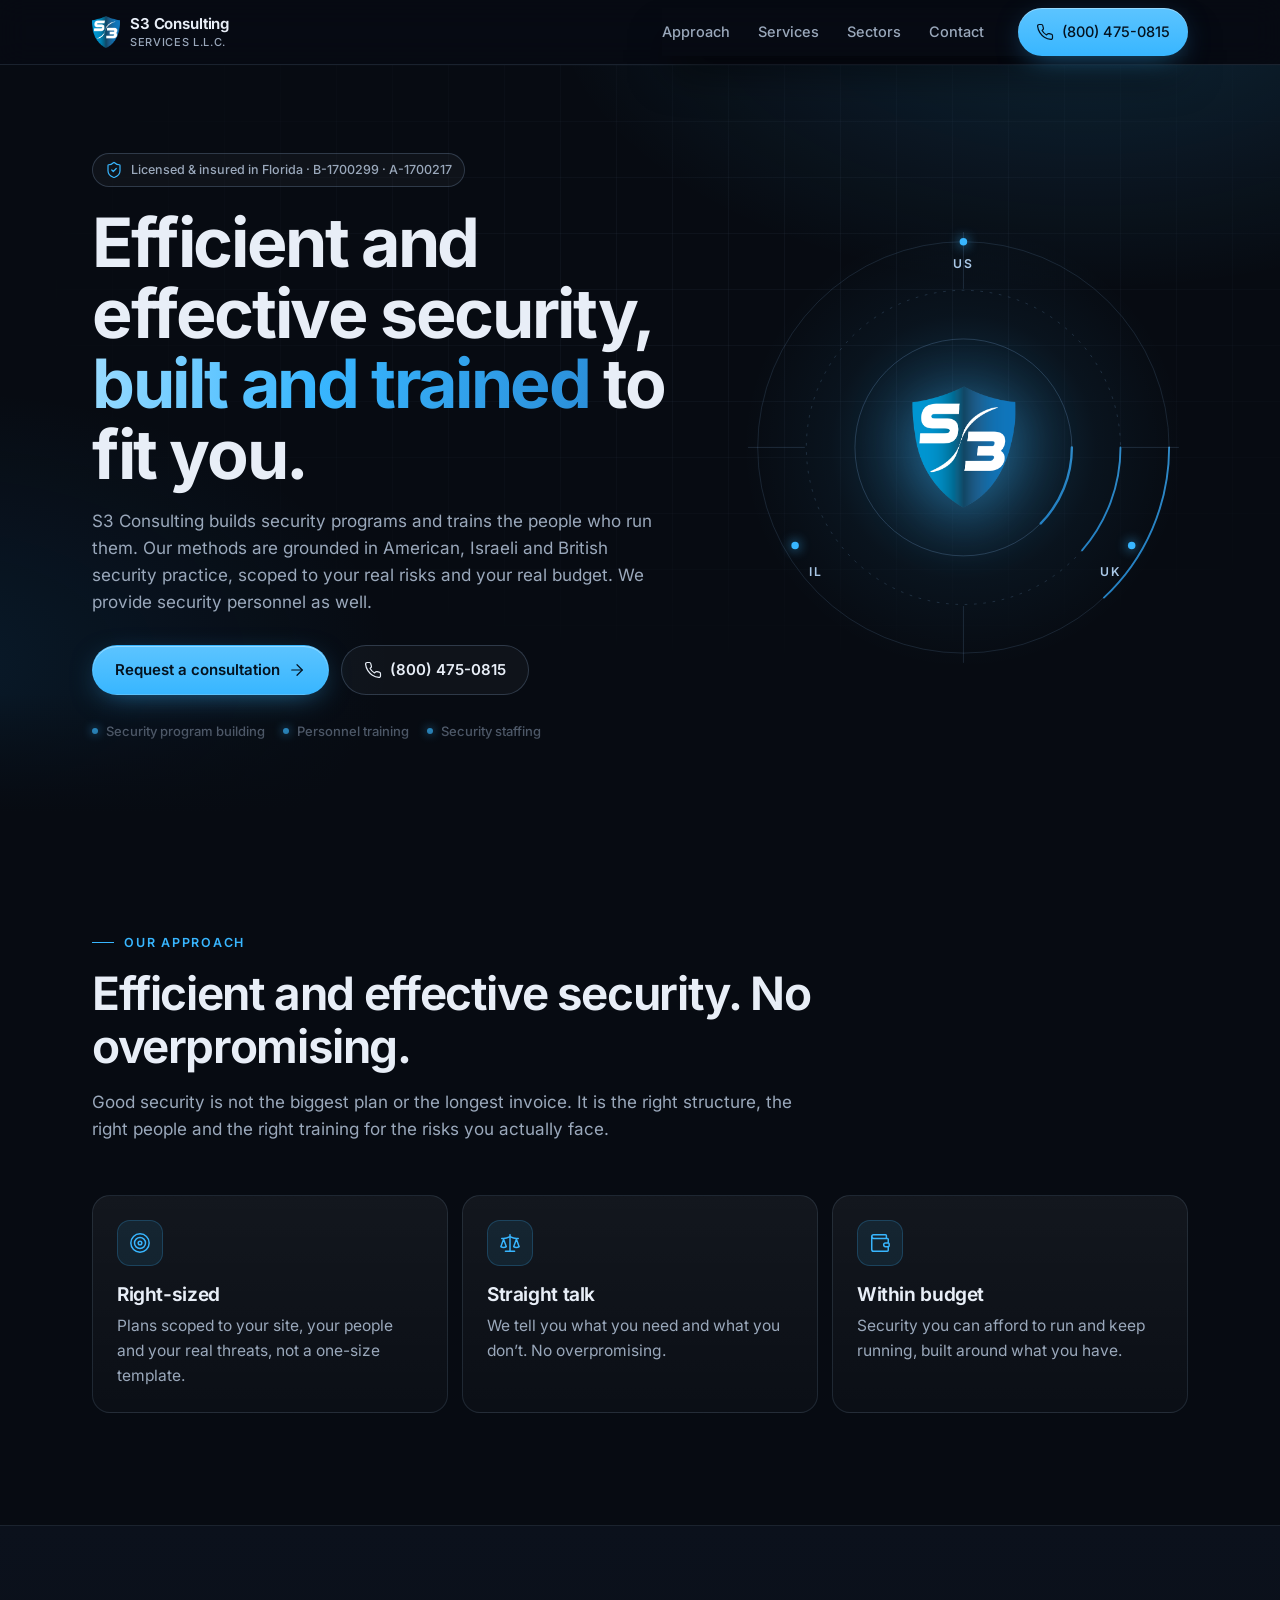
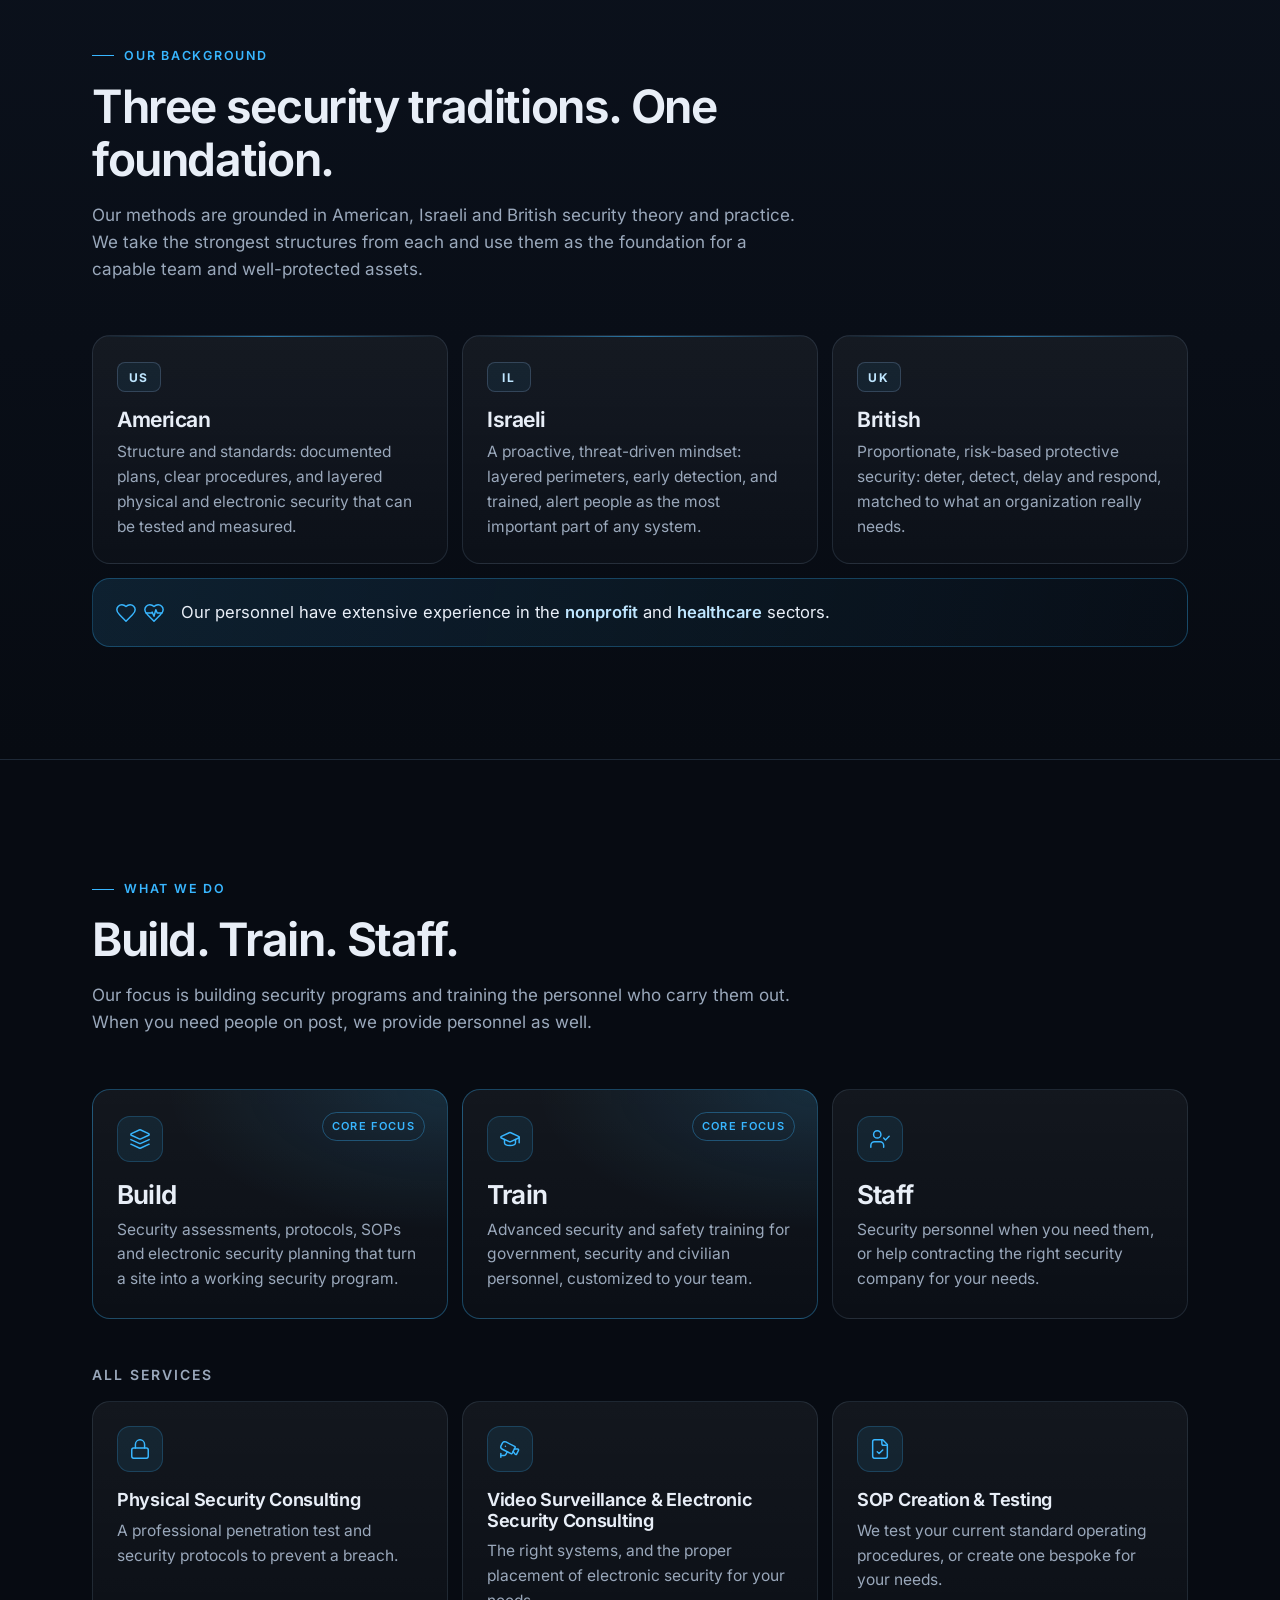
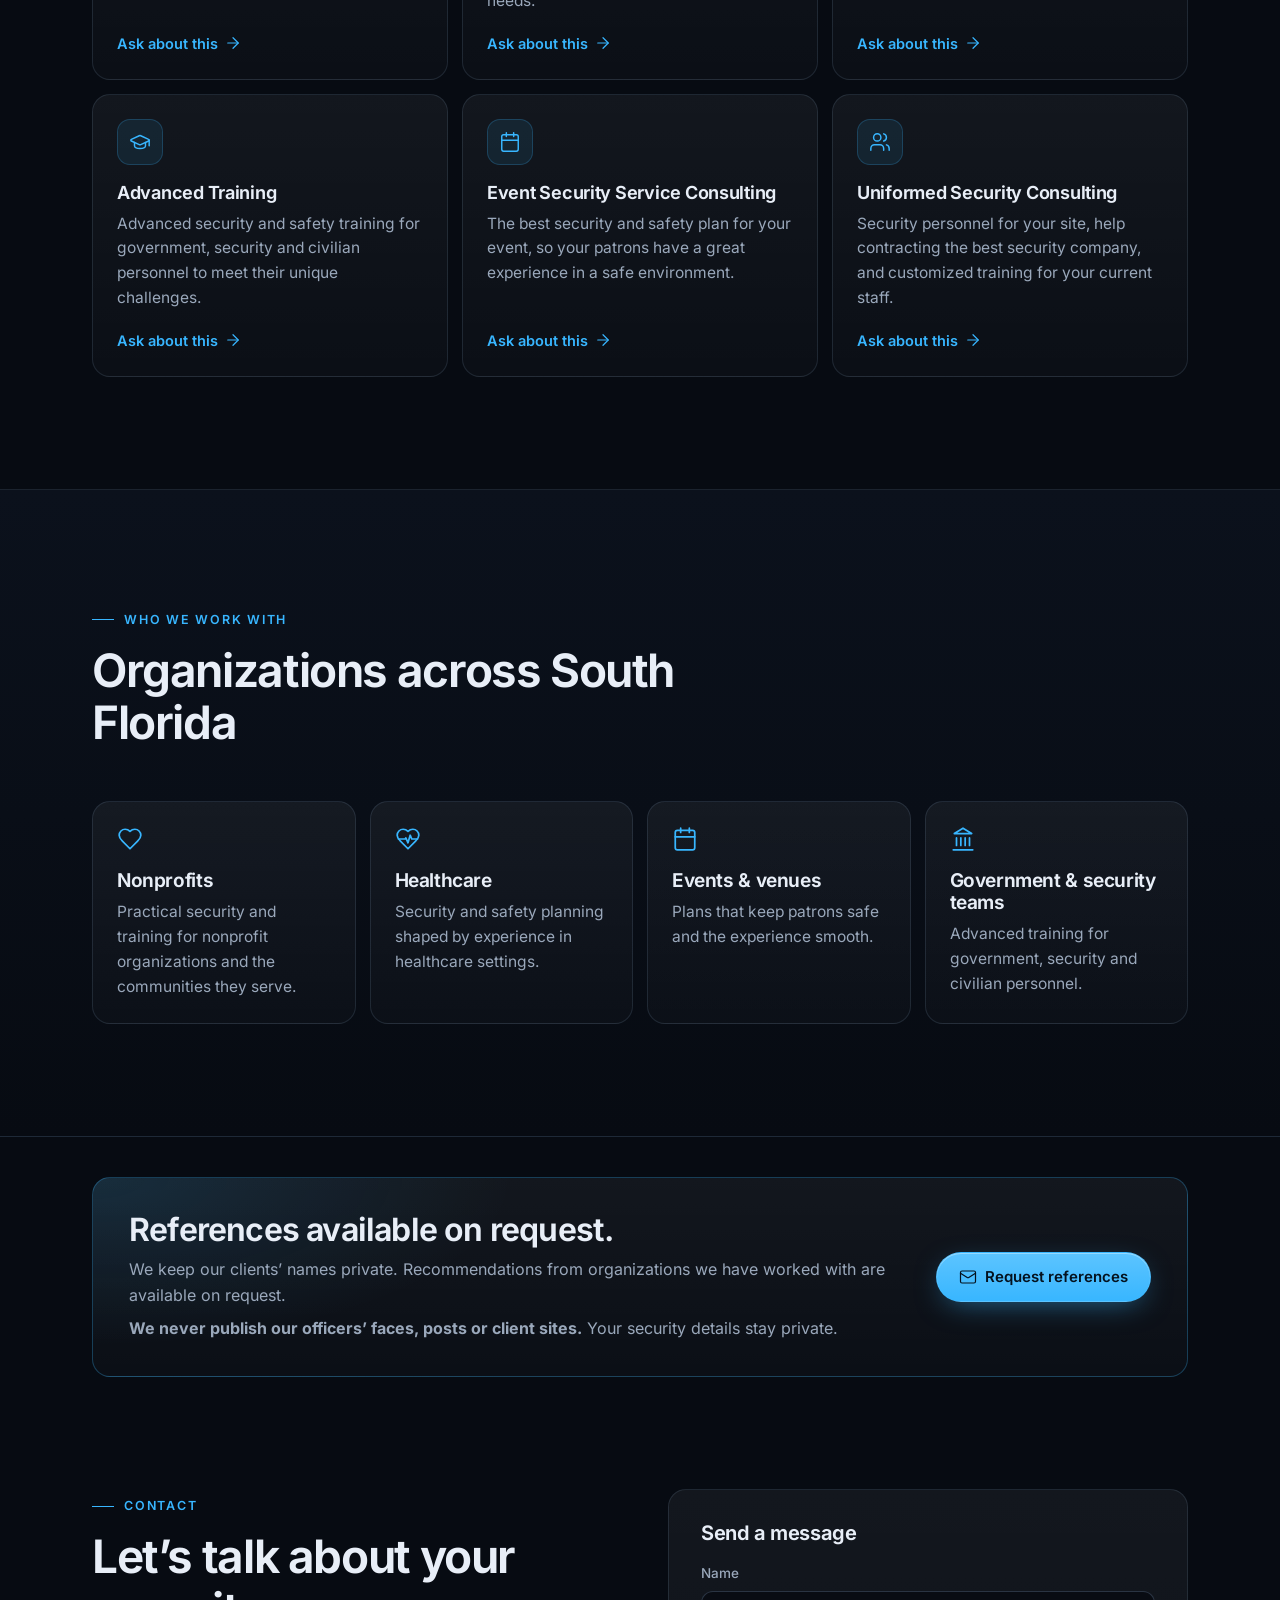
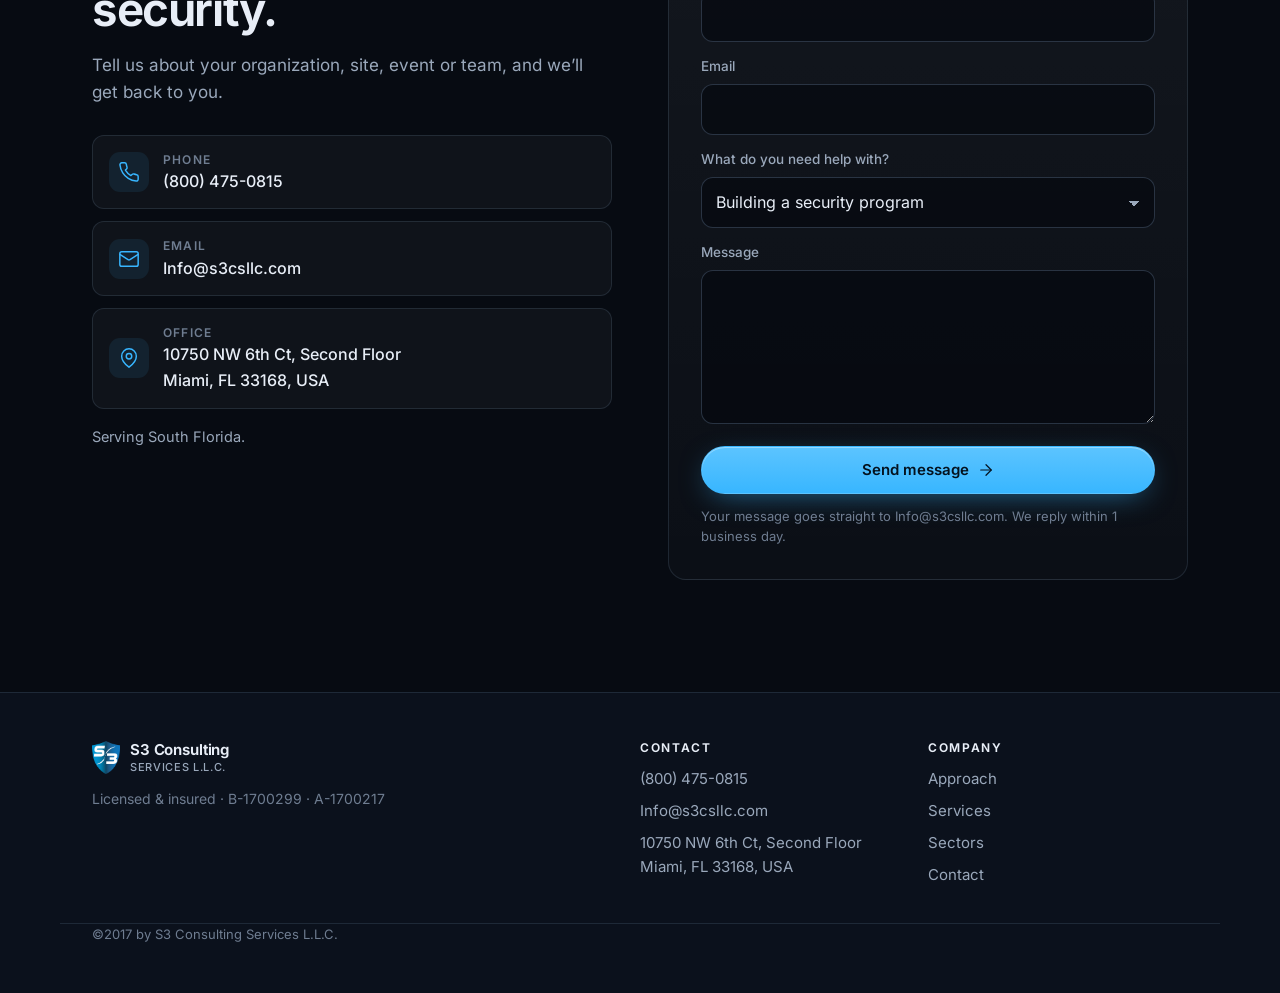
==== commit 8093c20b: "SEO: homepage meta tags, structured data, service links (fix duplicate content)" ====
--- a/index.html
+++ b/index.html
@@ -267,272 +267,3 @@
 <script src="script.js?v=4" defer></script>
 </body>
 </html>
-<!doctype html>
-<html lang="en">
-<head>
-<meta charset="utf-8">
-<meta name="viewport" content="width=device-width, initial-scale=1, viewport-fit=cover">
-<title>S3 Consulting Services | Security Program Building &amp; Training in South Florida</title>
-<meta name="description" content="S3 Consulting Services L.L.C. builds efficient and effective security programs and trains the people who run them, grounded in American, Israeli and British security practice. Miami, Florida. Licensed and insured, B-1700299 / A-1700217.">
-<meta name="theme-color" content="#070b12">
-<meta property="og:title" content="S3 Consulting Services L.L.C. | Efficient and effective security, built and trained">
-<meta property="og:description" content="Security program building, personnel training and security staffing. Grounded in American, Israeli and British security practice. Miami, FL.">
-<meta property="og:type" content="website">
-<link rel="icon" href="favicon.png" type="image/png">
-<link rel="apple-touch-icon" href="assets/apple-touch-icon.png">
-<link rel="preload" href="assets/inter-latin.woff2" as="font" type="font/woff2" crossorigin>
-<link rel="stylesheet" href="styles.css">
-</head>
-<body>
-<a class="skip" href="#main">Skip to content</a>
-
-<header class="header" id="top">
-  <div class="wrap header__in">
-    <a class="brand" href="#top" aria-label="S3 Consulting Services home">
-      <img src="assets/s3-shield.png" alt="" width="30" height="35">
-      <span class="brand__text">S3 Consulting<small>Services L.L.C.</small></span>
-    </a>
-    <button class="navtoggle" aria-expanded="false" aria-controls="nav" aria-label="Open menu"><span></span><span></span></button>
-    <nav id="nav" class="nav" aria-label="Main">
-      <a href="#approach">Approach</a>
-      <a href="#services">Services</a>
-      <a href="#sectors">Sectors</a>
-      <a href="#contact">Contact</a>
-      <a class="btn btn--sm btn--primary nav__cta" href="tel:+18004750815"><svg class="i i--sm" aria-hidden="true" viewBox="0 0 24 24" fill="none" stroke="currentColor" stroke-width="1.6" stroke-linecap="round" stroke-linejoin="round"><path d="M22 16.92v3a2 2 0 0 1-2.18 2 19.79 19.79 0 0 1-8.63-3.07 19.5 19.5 0 0 1-6-6 19.79 19.79 0 0 1-3.07-8.67A2 2 0 0 1 4.11 2h3a2 2 0 0 1 2 1.72 12.84 12.84 0 0 0 .7 2.81 2 2 0 0 1-.45 2.11L8.09 9.91a16 16 0 0 0 6 6l1.27-1.27a2 2 0 0 1 2.11-.45 12.84 12.84 0 0 0 2.81.7A2 2 0 0 1 22 16.92z"/></svg>(800) 475-0815</a>
-    </nav>
-  </div>
-</header>
-
-<main id="main">
-
-<section class="hero" aria-labelledby="hero-title">
-  <div class="hero__grid" aria-hidden="true"></div>
-  <div class="wrap hero__in">
-    <div class="hero__copy">
-      <p class="chip"><svg class="i i--sm" aria-hidden="true" viewBox="0 0 24 24" fill="none" stroke="currentColor" stroke-width="1.6" stroke-linecap="round" stroke-linejoin="round"><path d="M20 13c0 5-3.5 7.5-7.66 8.95a1 1 0 0 1-.67-.01C7.5 20.5 4 18 4 13V6a1 1 0 0 1 1-1c2 0 4.5-1.2 6.24-2.72a1.17 1.17 0 0 1 1.52 0C14.51 3.81 17 5 19 5a1 1 0 0 1 1 1z"/><path d="m9 12 2 2 4-4"/></svg><span>Licensed &amp; insured <span class="nw">in Florida</span> &middot; <span class="nw">B-1700299</span> &middot; <span class="nw">A-1700217</span></span></p>
-      <h1 id="hero-title">Efficient and effective security, <span class="grad">built and trained</span> to fit you.</h1>
-      <p class="hero__lead">S3 Consulting builds security programs and trains the people who run them. Our methods are grounded in American, Israeli and British security practice, scoped to your real risks and your real budget. We provide security personnel as well.</p>
-      <div class="hero__ctas">
-        <a class="btn btn--primary" href="#contact">Request a consultation <svg class="i i--sm" aria-hidden="true" viewBox="0 0 24 24" fill="none" stroke="currentColor" stroke-width="1.6" stroke-linecap="round" stroke-linejoin="round"><path d="M5 12h14"/><path d="m12 5 7 7-7 7"/></svg></a>
-        <a class="btn btn--ghost" href="tel:+18004750815"><svg class="i i--sm" aria-hidden="true" viewBox="0 0 24 24" fill="none" stroke="currentColor" stroke-width="1.6" stroke-linecap="round" stroke-linejoin="round"><path d="M22 16.92v3a2 2 0 0 1-2.18 2 19.79 19.79 0 0 1-8.63-3.07 19.5 19.5 0 0 1-6-6 19.79 19.79 0 0 1-3.07-8.67A2 2 0 0 1 4.11 2h3a2 2 0 0 1 2 1.72 12.84 12.84 0 0 0 .7 2.81 2 2 0 0 1-.45 2.11L8.09 9.91a16 16 0 0 0 6 6l1.27-1.27a2 2 0 0 1 2.11-.45 12.84 12.84 0 0 0 2.81.7A2 2 0 0 1 22 16.92z"/></svg>(800) 475-0815</a>
-      </div>
-      <ul class="hero__tags" aria-label="Focus areas">
-        <li>Security program building</li><li>Personnel training</li><li>Security staffing</li>
-      </ul>
-    </div>
-    <div class="hero__art">
-      <div class="orb">
-        <svg class="rings" viewBox="0 0 480 480" aria-hidden="true">
-          <defs>
-            <radialGradient id="rg" cx="50%" cy="50%" r="50%"><stop offset="0" stop-color="#38b6ff" stop-opacity=".28"/><stop offset=".6" stop-color="#38b6ff" stop-opacity=".05"/><stop offset="1" stop-color="#38b6ff" stop-opacity="0"/></radialGradient>
-            <linearGradient id="lg" x1="0" y1="0" x2="1" y2="1"><stop offset="0" stop-color="#7dd3fc"/><stop offset="1" stop-color="#1673b9"/></linearGradient>
-          </defs>
-          <circle cx="240" cy="240" r="236" fill="url(#rg)"/>
-          <g fill="none" stroke-linecap="round">
-            <circle cx="240" cy="240" r="220" stroke="rgba(148,197,255,.14)" stroke-width="1"/>
-            <circle class="spin spin--slow" cx="240" cy="240" r="220" stroke="url(#lg)" stroke-width="2" stroke-dasharray="180 1202" />
-            <circle cx="240" cy="240" r="168" stroke="rgba(148,197,255,.18)" stroke-width="1" stroke-dasharray="2 8"/>
-            <circle class="spin spin--rev" cx="240" cy="240" r="168" stroke="url(#lg)" stroke-width="2" stroke-dasharray="120 936"/>
-            <circle cx="240" cy="240" r="116" stroke="rgba(148,197,255,.22)" stroke-width="1"/>
-            <circle class="spin" cx="240" cy="240" r="116" stroke="url(#lg)" stroke-width="2.5" stroke-dasharray="90 639"/>
-            <path d="M240 10v60M240 410v60M10 240h60M410 240h60" stroke="rgba(148,197,255,.16)" stroke-width="1"/>
-          </g>
-          <g class="nodes">
-            <circle cx="240" cy="20" r="4"/><circle cx="420" cy="345" r="4"/><circle cx="60" cy="345" r="4"/>
-          </g>
-          <g class="labels" font-family="Inter, system-ui, sans-serif" font-size="13" font-weight="600" letter-spacing="2">
-            <text x="240" y="48" text-anchor="middle">US</text>
-            <text x="398" y="378" text-anchor="middle">UK</text>
-            <text x="82" y="378" text-anchor="middle">IL</text>
-          </g>
-        </svg>
-        <img class="orb__shield" src="assets/s3-shield.png" alt="" width="341" height="400">
-      </div>
-    </div>
-  </div>
-</section>
-
-<section class="section" id="approach" aria-labelledby="approach-title">
-  <div class="wrap">
-    <div class="head reveal">
-      <p class="eyebrow">Our approach</p>
-      <h2 id="approach-title">Efficient and effective security. No overpromising.</h2>
-      <p class="lead">Good security is not the biggest plan or the longest invoice. It is the right structure, the right people and the right training for the risks you actually face.</p>
-    </div>
-    <div class="principles">
-      <div class="principle reveal"><div class="principle__icon"><svg class="i" aria-hidden="true" viewBox="0 0 24 24" fill="none" stroke="currentColor" stroke-width="1.6" stroke-linecap="round" stroke-linejoin="round"><circle cx="12" cy="12" r="10"/><circle cx="12" cy="12" r="6"/><circle cx="12" cy="12" r="2"/></svg></div><h3>Right-sized</h3><p>Plans scoped to your site, your people and your real threats, not a one-size template.</p></div>
-      <div class="principle reveal"><div class="principle__icon"><svg class="i" aria-hidden="true" viewBox="0 0 24 24" fill="none" stroke="currentColor" stroke-width="1.6" stroke-linecap="round" stroke-linejoin="round"><path d="m16 16 3-8 3 8c-.87.65-1.92 1-3 1s-2.13-.35-3-1Z"/><path d="m2 16 3-8 3 8c-.87.65-1.92 1-3 1s-2.13-.35-3-1Z"/><path d="M7 21h10"/><path d="M12 3v18"/><path d="M3 7h2c2 0 5-1 7-2 2 1 5 2 7 2h2"/></svg></div><h3>Straight talk</h3><p>We tell you what you need and what you don&rsquo;t. No overpromising.</p></div>
-      <div class="principle reveal"><div class="principle__icon"><svg class="i" aria-hidden="true" viewBox="0 0 24 24" fill="none" stroke="currentColor" stroke-width="1.6" stroke-linecap="round" stroke-linejoin="round"><path d="M19 7V4a1 1 0 0 0-1-1H5a2 2 0 0 0 0 4h15a1 1 0 0 1 1 1v4h-3a2 2 0 0 0 0 4h3a1 1 0 0 0 1-1v-2a1 1 0 0 0-1-1"/><path d="M3 5v14a2 2 0 0 0 2 2h15a1 1 0 0 0 1-1v-4"/></svg></div><h3>Within budget</h3><p>Security you can afford to run and keep running, built around what you have.</p></div>
-    </div>
-  </div>
-</section>
-
-<section class="section section--alt" id="background" aria-labelledby="background-title">
-  <div class="wrap">
-    <div class="head reveal">
-      <p class="eyebrow">Our background</p>
-      <h2 id="background-title">Three security traditions. One foundation.</h2>
-      <p class="lead">Our methods are grounded in American, Israeli and British security theory and practice. We take the strongest structures from each and use them as the foundation for a capable team and well-protected assets.</p>
-    </div>
-    <div class="traditions">
-      <article class="trad reveal"><span class="trad__mark">US</span><h3>American</h3><p>Structure and standards: documented plans, clear procedures, and layered physical and electronic security that can be tested and measured.</p></article>
-      <article class="trad reveal"><span class="trad__mark">IL</span><h3>Israeli</h3><p>A proactive, threat-driven mindset: layered perimeters, early detection, and trained, alert people as the most important part of any system.</p></article>
-      <article class="trad reveal"><span class="trad__mark">UK</span><h3>British</h3><p>Proportionate, risk-based protective security: deter, detect, delay and respond, matched to what an organization really needs.</p></article>
-    </div>
-    <div class="sectorline reveal">
-      <div class="sectorline__icons"><svg class="i" aria-hidden="true" viewBox="0 0 24 24" fill="none" stroke="currentColor" stroke-width="1.6" stroke-linecap="round" stroke-linejoin="round"><path d="M19 14c1.49-1.46 3-3.21 3-5.5A5.5 5.5 0 0 0 16.5 3c-1.76 0-3 .5-4.5 2-1.5-1.5-2.74-2-4.5-2A5.5 5.5 0 0 0 2 8.5c0 2.3 1.5 4.05 3 5.5l7 7Z"/></svg><svg class="i" aria-hidden="true" viewBox="0 0 24 24" fill="none" stroke="currentColor" stroke-width="1.6" stroke-linecap="round" stroke-linejoin="round"><path d="M19 14c1.49-1.46 3-3.21 3-5.5A5.5 5.5 0 0 0 16.5 3c-1.76 0-3 .5-4.5 2-1.5-1.5-2.74-2-4.5-2A5.5 5.5 0 0 0 2 8.5c0 2.3 1.5 4.05 3 5.5l7 7Z"/><path d="M3.22 12H9.5l.5-1 2 4.5 2-7 1.5 3.5h5.27"/></svg></div>
-      <p>Our personnel have extensive experience in the <strong>nonprofit</strong> and <strong>healthcare</strong> sectors.</p>
-    </div>
-  </div>
-</section>
-
-<section class="section" id="services" aria-labelledby="services-title">
-  <div class="wrap">
-    <div class="head reveal">
-      <p class="eyebrow">What we do</p>
-      <h2 id="services-title">Build. Train. Staff.</h2>
-      <p class="lead">Our focus is building security programs and training the personnel who carry them out. When you need people on post, we provide personnel as well.</p>
-    </div>
-    <div class="pillars">
-      <article class="pillar pillar--focus reveal"><span class="tag">Core focus</span><div class="pillar__icon"><svg class="i" aria-hidden="true" viewBox="0 0 24 24" fill="none" stroke="currentColor" stroke-width="1.6" stroke-linecap="round" stroke-linejoin="round"><path d="M12.83 2.18a2 2 0 0 0-1.66 0L2.6 6.08a1 1 0 0 0 0 1.83l8.58 3.91a2 2 0 0 0 1.66 0l8.58-3.9a1 1 0 0 0 0-1.83Z"/><path d="m22 17.65-9.17 4.16a2 2 0 0 1-1.66 0L2 17.65"/><path d="m22 12.65-9.17 4.16a2 2 0 0 1-1.66 0L2 12.65"/></svg></div><h3>Build</h3><p>Security assessments, protocols, SOPs and electronic security planning that turn a site into a working security program.</p></article>
-      <article class="pillar pillar--focus reveal"><span class="tag">Core focus</span><div class="pillar__icon"><svg class="i" aria-hidden="true" viewBox="0 0 24 24" fill="none" stroke="currentColor" stroke-width="1.6" stroke-linecap="round" stroke-linejoin="round"><path d="M21.42 10.922a1 1 0 0 0-.019-1.838L12.83 5.18a2 2 0 0 0-1.66 0L2.6 9.08a1 1 0 0 0 0 1.832l8.57 3.908a2 2 0 0 0 1.66 0z"/><path d="M22 10v6"/><path d="M6 12.5V16a6 3 0 0 0 12 0v-3.5"/></svg></div><h3>Train</h3><p>Advanced security and safety training for government, security and civilian personnel, customized to your team.</p></article>
-      <article class="pillar reveal"><div class="pillar__icon"><svg class="i" aria-hidden="true" viewBox="0 0 24 24" fill="none" stroke="currentColor" stroke-width="1.6" stroke-linecap="round" stroke-linejoin="round"><path d="M16 21v-2a4 4 0 0 0-4-4H6a4 4 0 0 0-4 4v2"/><circle cx="9" cy="7" r="4"/><path d="m16 11 2 2 4-4"/></svg></div><h3>Staff</h3><p>Security personnel when you need them, or help contracting the right security company for your needs.</p></article>
-    </div>
-    <h3 class="subhead reveal">All services</h3>
-    <div class="services">
-      <article class="svc reveal">
-        <div class="svc__icon"><svg class="i" aria-hidden="true" viewBox="0 0 24 24" fill="none" stroke="currentColor" stroke-width="1.6" stroke-linecap="round" stroke-linejoin="round"><rect width="18" height="11" x="3" y="11" rx="2"/><path d="M7 11V7a5 5 0 0 1 10 0v4"/></svg></div>
-        <h3>Physical Security Consulting</h3>
-        <p>A professional penetration test and security protocols to prevent a breach.</p>
-        <a class="link" href="mailto:Info@s3csllc.com?subject=Physical%20Security%20Consulting">Ask about this <svg class="i i--sm" aria-hidden="true" viewBox="0 0 24 24" fill="none" stroke="currentColor" stroke-width="1.6" stroke-linecap="round" stroke-linejoin="round"><path d="M5 12h14"/><path d="m12 5 7 7-7 7"/></svg></a>
-      </article>
-      <article class="svc reveal">
-        <div class="svc__icon"><svg class="i" aria-hidden="true" viewBox="0 0 24 24" fill="none" stroke="currentColor" stroke-width="1.6" stroke-linecap="round" stroke-linejoin="round"><path d="M16.75 12h3.632a1 1 0 0 1 .894 1.447l-2.034 4.069a1 1 0 0 1-1.708.134l-2.124-2.97"/><path d="M17.106 9.053a1 1 0 0 1 .447 1.341l-3.106 6.211a1 1 0 0 1-1.342.447L3.61 12.3a2.92 2.92 0 0 1-1.3-3.91L3.69 5.6a2.92 2.92 0 0 1 3.92-1.3z"/><path d="M2 19h3.76a2 2 0 0 0 1.8-1.1L9 15"/><path d="M2 21v-4"/><path d="M7 9h.01"/></svg></div>
-        <h3>Video Surveillance &amp; Electronic Security Consulting</h3>
-        <p>The right systems, and the proper placement of electronic security for your needs.</p>
-        <a class="link" href="mailto:Info@s3csllc.com?subject=Video%20Surveillance%20and%20Electronic%20Security%20Consulting">Ask about this <svg class="i i--sm" aria-hidden="true" viewBox="0 0 24 24" fill="none" stroke="currentColor" stroke-width="1.6" stroke-linecap="round" stroke-linejoin="round"><path d="M5 12h14"/><path d="m12 5 7 7-7 7"/></svg></a>
-      </article>
-      <article class="svc reveal">
-        <div class="svc__icon"><svg class="i" aria-hidden="true" viewBox="0 0 24 24" fill="none" stroke="currentColor" stroke-width="1.6" stroke-linecap="round" stroke-linejoin="round"><path d="M15 2H6a2 2 0 0 0-2 2v16a2 2 0 0 0 2 2h12a2 2 0 0 0 2-2V7Z"/><path d="M14 2v4a2 2 0 0 0 2 2h4"/><path d="m9 15 2 2 4-4"/></svg></div>
-        <h3>SOP Creation &amp; Testing</h3>
-        <p>We test your current standard operating procedures, or create one bespoke for your needs.</p>
-        <a class="link" href="mailto:Info@s3csllc.com?subject=SOP%20Creation%20and%20Testing">Ask about this <svg class="i i--sm" aria-hidden="true" viewBox="0 0 24 24" fill="none" stroke="currentColor" stroke-width="1.6" stroke-linecap="round" stroke-linejoin="round"><path d="M5 12h14"/><path d="m12 5 7 7-7 7"/></svg></a>
-      </article>
-      <article class="svc reveal">
-        <div class="svc__icon"><svg class="i" aria-hidden="true" viewBox="0 0 24 24" fill="none" stroke="currentColor" stroke-width="1.6" stroke-linecap="round" stroke-linejoin="round"><path d="M21.42 10.922a1 1 0 0 0-.019-1.838L12.83 5.18a2 2 0 0 0-1.66 0L2.6 9.08a1 1 0 0 0 0 1.832l8.57 3.908a2 2 0 0 0 1.66 0z"/><path d="M22 10v6"/><path d="M6 12.5V16a6 3 0 0 0 12 0v-3.5"/></svg></div>
-        <h3>Advanced Training</h3>
-        <p>Advanced security and safety training for government, security and civilian personnel to meet their unique challenges.</p>
-        <a class="link" href="mailto:Info@s3csllc.com?subject=Advanced%20Training">Ask about this <svg class="i i--sm" aria-hidden="true" viewBox="0 0 24 24" fill="none" stroke="currentColor" stroke-width="1.6" stroke-linecap="round" stroke-linejoin="round"><path d="M5 12h14"/><path d="m12 5 7 7-7 7"/></svg></a>
-      </article>
-      <article class="svc reveal">
-        <div class="svc__icon"><svg class="i" aria-hidden="true" viewBox="0 0 24 24" fill="none" stroke="currentColor" stroke-width="1.6" stroke-linecap="round" stroke-linejoin="round"><rect x="3" y="4" width="18" height="18" rx="2"/><path d="M16 2v4M8 2v4M3 10h18"/></svg></div>
-        <h3>Event Security Service Consulting</h3>
-        <p>The best security and safety plan for your event, so your patrons have a great experience in a safe environment.</p>
-        <a class="link" href="mailto:Info@s3csllc.com?subject=Event%20Security%20Service%20Consulting">Ask about this <svg class="i i--sm" aria-hidden="true" viewBox="0 0 24 24" fill="none" stroke="currentColor" stroke-width="1.6" stroke-linecap="round" stroke-linejoin="round"><path d="M5 12h14"/><path d="m12 5 7 7-7 7"/></svg></a>
-      </article>
-      <article class="svc reveal">
-        <div class="svc__icon"><svg class="i" aria-hidden="true" viewBox="0 0 24 24" fill="none" stroke="currentColor" stroke-width="1.6" stroke-linecap="round" stroke-linejoin="round"><path d="M16 21v-2a4 4 0 0 0-4-4H6a4 4 0 0 0-4 4v2"/><circle cx="9" cy="7" r="4"/><path d="M22 21v-2a4 4 0 0 0-3-3.87"/><path d="M16 3.13a4 4 0 0 1 0 7.75"/></svg></div>
-        <h3>Uniformed Security Consulting</h3>
-        <p>Security personnel for your site, help contracting the best security company, and customized training for your current staff.</p>
-        <a class="link" href="mailto:Info@s3csllc.com?subject=Uniformed%20Security%20Consulting">Ask about this <svg class="i i--sm" aria-hidden="true" viewBox="0 0 24 24" fill="none" stroke="currentColor" stroke-width="1.6" stroke-linecap="round" stroke-linejoin="round"><path d="M5 12h14"/><path d="m12 5 7 7-7 7"/></svg></a>
-      </article>
-    </div>
-  </div>
-</section>
-
-<section class="section section--alt" id="sectors" aria-labelledby="sectors-title">
-  <div class="wrap">
-    <div class="head reveal">
-      <p class="eyebrow">Who we work with</p>
-      <h2 id="sectors-title">Organizations across South Florida</h2>
-    </div>
-    <div class="sectors">
-      <div class="sector reveal"><svg class="i" aria-hidden="true" viewBox="0 0 24 24" fill="none" stroke="currentColor" stroke-width="1.6" stroke-linecap="round" stroke-linejoin="round"><path d="M19 14c1.49-1.46 3-3.21 3-5.5A5.5 5.5 0 0 0 16.5 3c-1.76 0-3 .5-4.5 2-1.5-1.5-2.74-2-4.5-2A5.5 5.5 0 0 0 2 8.5c0 2.3 1.5 4.05 3 5.5l7 7Z"/></svg><h3>Nonprofits</h3><p>Practical security and training for nonprofit organizations and the communities they serve.</p></div>
-      <div class="sector reveal"><svg class="i" aria-hidden="true" viewBox="0 0 24 24" fill="none" stroke="currentColor" stroke-width="1.6" stroke-linecap="round" stroke-linejoin="round"><path d="M19 14c1.49-1.46 3-3.21 3-5.5A5.5 5.5 0 0 0 16.5 3c-1.76 0-3 .5-4.5 2-1.5-1.5-2.74-2-4.5-2A5.5 5.5 0 0 0 2 8.5c0 2.3 1.5 4.05 3 5.5l7 7Z"/><path d="M3.22 12H9.5l.5-1 2 4.5 2-7 1.5 3.5h5.27"/></svg><h3>Healthcare</h3><p>Security and safety planning shaped by experience in healthcare settings.</p></div>
-      <div class="sector reveal"><svg class="i" aria-hidden="true" viewBox="0 0 24 24" fill="none" stroke="currentColor" stroke-width="1.6" stroke-linecap="round" stroke-linejoin="round"><rect x="3" y="4" width="18" height="18" rx="2"/><path d="M16 2v4M8 2v4M3 10h18"/></svg><h3>Events &amp; venues</h3><p>Plans that keep patrons safe and the experience smooth.</p></div>
-      <div class="sector reveal"><svg class="i" aria-hidden="true" viewBox="0 0 24 24" fill="none" stroke="currentColor" stroke-width="1.6" stroke-linecap="round" stroke-linejoin="round"><path d="M3 22h18"/><path d="M6 18v-7"/><path d="M10 18v-7"/><path d="M14 18v-7"/><path d="M18 18v-7"/><path d="M12 2 20 7H4z"/></svg><h3>Government &amp; security teams</h3><p>Advanced training for government, security and civilian personnel.</p></div>
-    </div>
-  </div>
-</section>
-
-<section class="section section--tight" aria-labelledby="refs-title">
-  <div class="wrap">
-    <div class="refs reveal">
-      <div>
-        <h2 id="refs-title">References available on request.</h2>
-        <p>We keep our clients&rsquo; names private. Recommendations from organizations we have worked with are available on request.</p>
-        <p><strong>We never publish our officers&rsquo; faces, posts or client sites.</strong> Your security details stay private.</p>
-      </div>
-      <a class="btn btn--primary" href="mailto:Info@s3csllc.com?subject=Reference%20request"><svg class="i i--sm" aria-hidden="true" viewBox="0 0 24 24" fill="none" stroke="currentColor" stroke-width="1.6" stroke-linecap="round" stroke-linejoin="round"><rect width="20" height="16" x="2" y="4" rx="2"/><path d="m22 7-8.97 5.7a1.94 1.94 0 0 1-2.06 0L2 7"/></svg>Request references</a>
-    </div>
-  </div>
-</section>
-
-<section class="section" id="contact" aria-labelledby="contact-title">
-  <div class="wrap contact">
-    <div class="contact__info reveal">
-      <p class="eyebrow">Contact</p>
-      <h2 id="contact-title">Let&rsquo;s talk about your security.</h2>
-      <p class="lead">Tell us about your organization, site, event or team, and we&rsquo;ll get back to you.</p>
-      <ul class="contact__list">
-        <li><span class="contact__ic"><svg class="i" aria-hidden="true" viewBox="0 0 24 24" fill="none" stroke="currentColor" stroke-width="1.6" stroke-linecap="round" stroke-linejoin="round"><path d="M22 16.92v3a2 2 0 0 1-2.18 2 19.79 19.79 0 0 1-8.63-3.07 19.5 19.5 0 0 1-6-6 19.79 19.79 0 0 1-3.07-8.67A2 2 0 0 1 4.11 2h3a2 2 0 0 1 2 1.72 12.84 12.84 0 0 0 .7 2.81 2 2 0 0 1-.45 2.11L8.09 9.91a16 16 0 0 0 6 6l1.27-1.27a2 2 0 0 1 2.11-.45 12.84 12.84 0 0 0 2.81.7A2 2 0 0 1 22 16.92z"/></svg></span><div><span>Phone</span><a href="tel:+18004750815">(800) 475-0815</a></div></li>
-        <li><span class="contact__ic"><svg class="i" aria-hidden="true" viewBox="0 0 24 24" fill="none" stroke="currentColor" stroke-width="1.6" stroke-linecap="round" stroke-linejoin="round"><rect width="20" height="16" x="2" y="4" rx="2"/><path d="m22 7-8.97 5.7a1.94 1.94 0 0 1-2.06 0L2 7"/></svg></span><div><span>Email</span><a href="mailto:Info@s3csllc.com">Info@s3csllc.com</a></div></li>
-        <li><span class="contact__ic"><svg class="i" aria-hidden="true" viewBox="0 0 24 24" fill="none" stroke="currentColor" stroke-width="1.6" stroke-linecap="round" stroke-linejoin="round"><path d="M20 10c0 6-8 12-8 12s-8-6-8-12a8 8 0 0 1 16 0Z"/><circle cx="12" cy="10" r="3"/></svg></span><div><span>Office</span><a href="https://maps.apple.com/?q=10750+NW+6th+Ct,+Miami,+FL+33168">10750 NW 6th Ct, Second Floor<br>Miami, FL 33168, USA</a></div></li>
-      </ul>
-      <p class="contact__area">Serving South Florida.</p>
-    </div>
-    <form class="form reveal" id="contact-form" novalidate>
-      <h3>Send a message</h3>
-      <div class="form__row"><label for="f-name">Name</label><input id="f-name" name="name" autocomplete="name" required></div>
-      <div class="form__row"><label for="f-email">Email</label><input id="f-email" name="email" type="email" autocomplete="email" required></div>
-      <div class="form__row"><label for="f-subject">What do you need help with?</label>
-        <select id="f-subject" name="subject">
-          <option>Building a security program</option>
-          <option>Personnel training</option>
-          <option>Security personnel</option>
-          <option>Physical Security Consulting</option>
-          <option>Video Surveillance &amp; Electronic Security Consulting</option>
-          <option>SOP Creation &amp; Testing</option>
-          <option>Event Security Service Consulting</option>
-          <option>References</option>
-          <option>Something else</option>
-        </select>
-      </div>
-      <div class="form__row"><label for="f-msg">Message</label><textarea id="f-msg" name="message" rows="5"></textarea></div>
-      <div aria-hidden="true" style="position:absolute;left:-9999px;width:1px;height:1px;overflow:hidden"><label for="f-honey">Leave this field empty</label><input id="f-honey" type="text" name="_honey" tabindex="-1" autocomplete="off"></div>
-      <button class="btn btn--primary btn--block" type="submit">Send message <svg class="i i--sm" aria-hidden="true" viewBox="0 0 24 24" fill="none" stroke="currentColor" stroke-width="1.6" stroke-linecap="round" stroke-linejoin="round"><path d="M5 12h14"/><path d="m12 5 7 7-7 7"/></svg></button>
-      <p class="form__hint" id="f-status" role="status" aria-live="polite">Your message goes straight to Info@s3csllc.com. We reply within 1 business day.</p>
-    </form>
-  </div>
-</section>
-
-</main>
-
-<footer class="footer">
-  <div class="wrap footer__in">
-    <div class="footer__brand">
-      <a class="brand" href="#top"><img src="assets/s3-shield.png" alt="" width="30" height="35"><span class="brand__text">S3 Consulting<small>Services L.L.C.</small></span></a>
-      <p>Licensed &amp; insured &middot; B-1700299 &middot; A-1700217</p>
-    </div>
-    <div class="footer__col">
-      <h4>Contact</h4>
-      <a href="tel:+18004750815">(800) 475-0815</a>
-      <a href="mailto:Info@s3csllc.com">Info@s3csllc.com</a>
-      <span>10750 NW 6th Ct, Second Floor<br>Miami, FL 33168, USA</span>
-    </div>
-    <div class="footer__col">
-      <h4>Company</h4>
-      <a href="#approach">Approach</a>
-      <a href="#services">Services</a>
-      <a href="#sectors">Sectors</a>
-      <a href="#contact">Contact</a>
-    </div>
-  </div>
-  <div class="wrap footer__legal">&copy;2017 by S3 Consulting Services L.L.C.</div>
-</footer>
-
-<a class="callbar" href="tel:+18004750815"><svg class="i i--sm" aria-hidden="true" viewBox="0 0 24 24" fill="none" stroke="currentColor" stroke-width="1.6" stroke-linecap="round" stroke-linejoin="round"><path d="M22 16.92v3a2 2 0 0 1-2.18 2 19.79 19.79 0 0 1-8.63-3.07 19.5 19.5 0 0 1-6-6 19.79 19.79 0 0 1-3.07-8.67A2 2 0 0 1 4.11 2h3a2 2 0 0 1 2 1.72 12.84 12.84 0 0 0 .7 2.81 2 2 0 0 1-.45 2.11L8.09 9.91a16 16 0 0 0 6 6l1.27-1.27a2 2 0 0 1 2.11-.45 12.84 12.84 0 0 0 2.81.7A2 2 0 0 1 22 16.92z"/></svg>Call S3 &middot; (800) 475-0815</a>
-
-<script src="script.js?v=4" defer></script>
-</body>
-</html>
